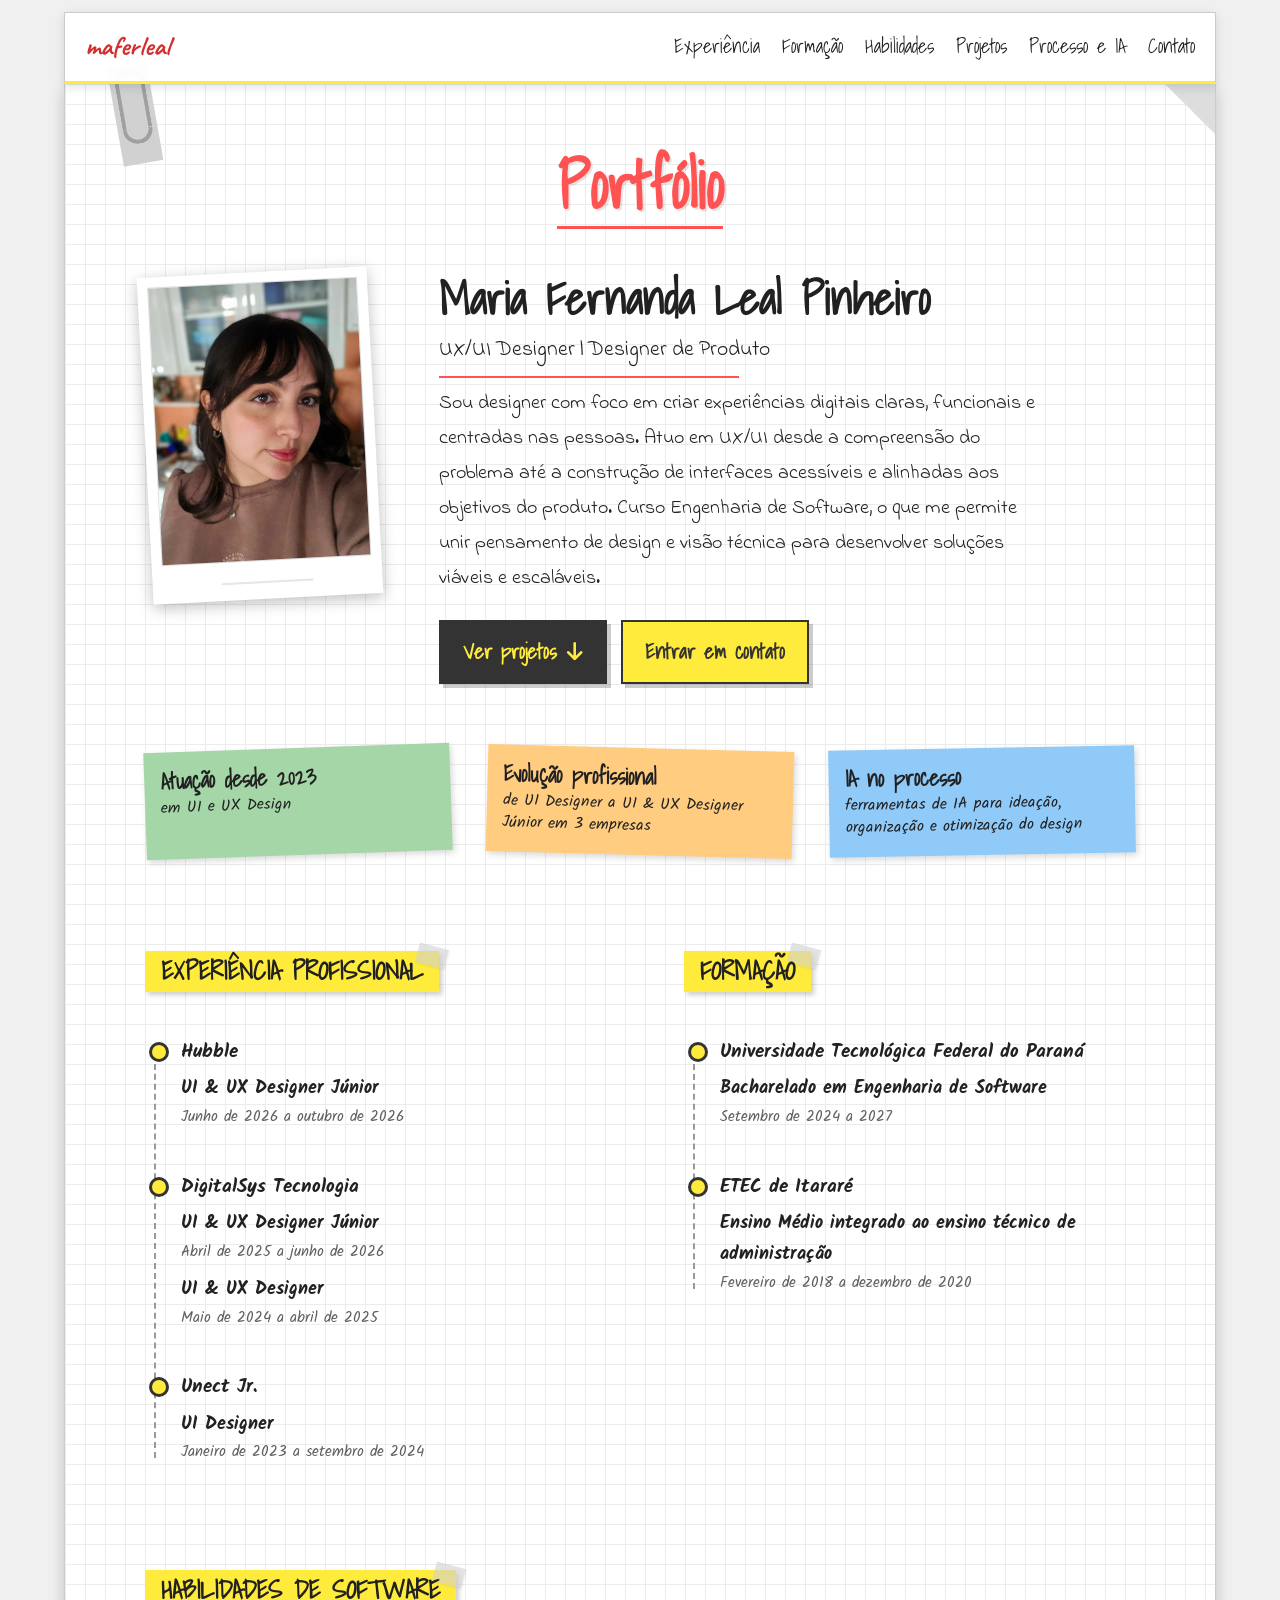
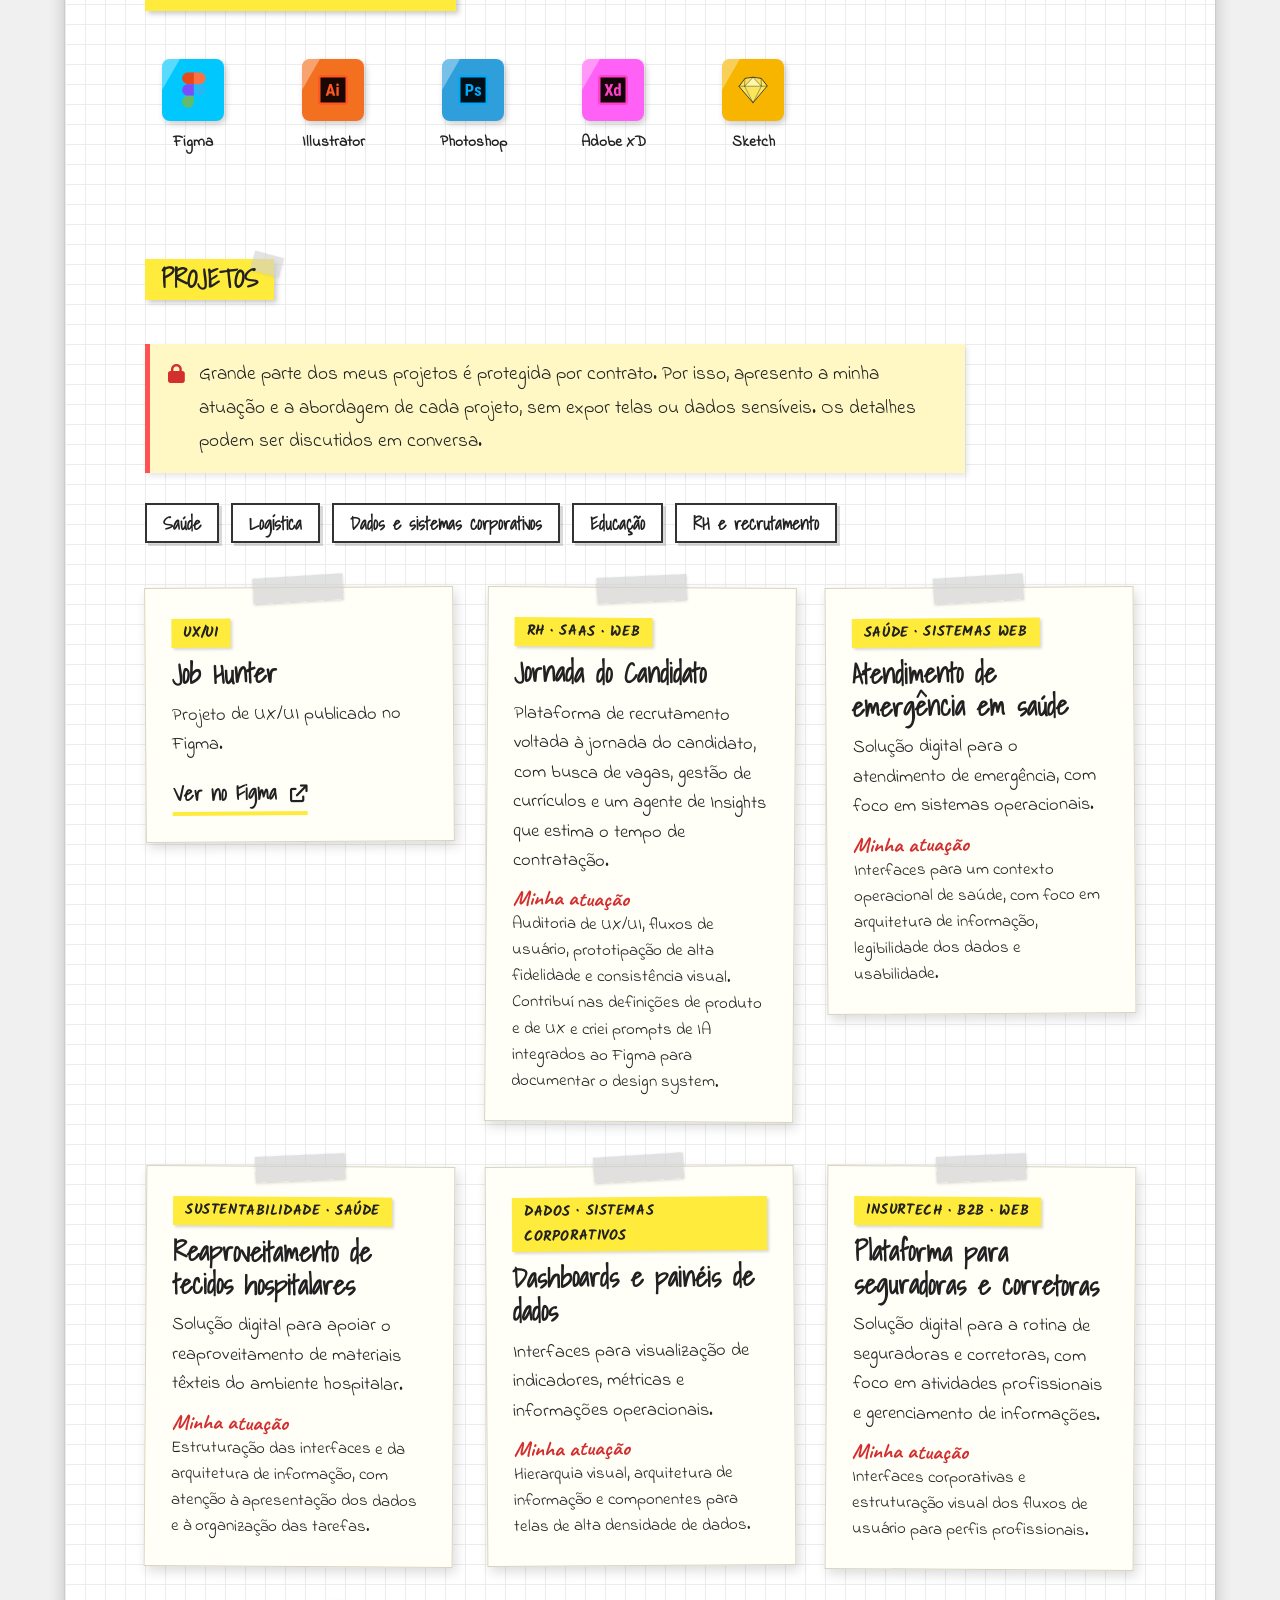
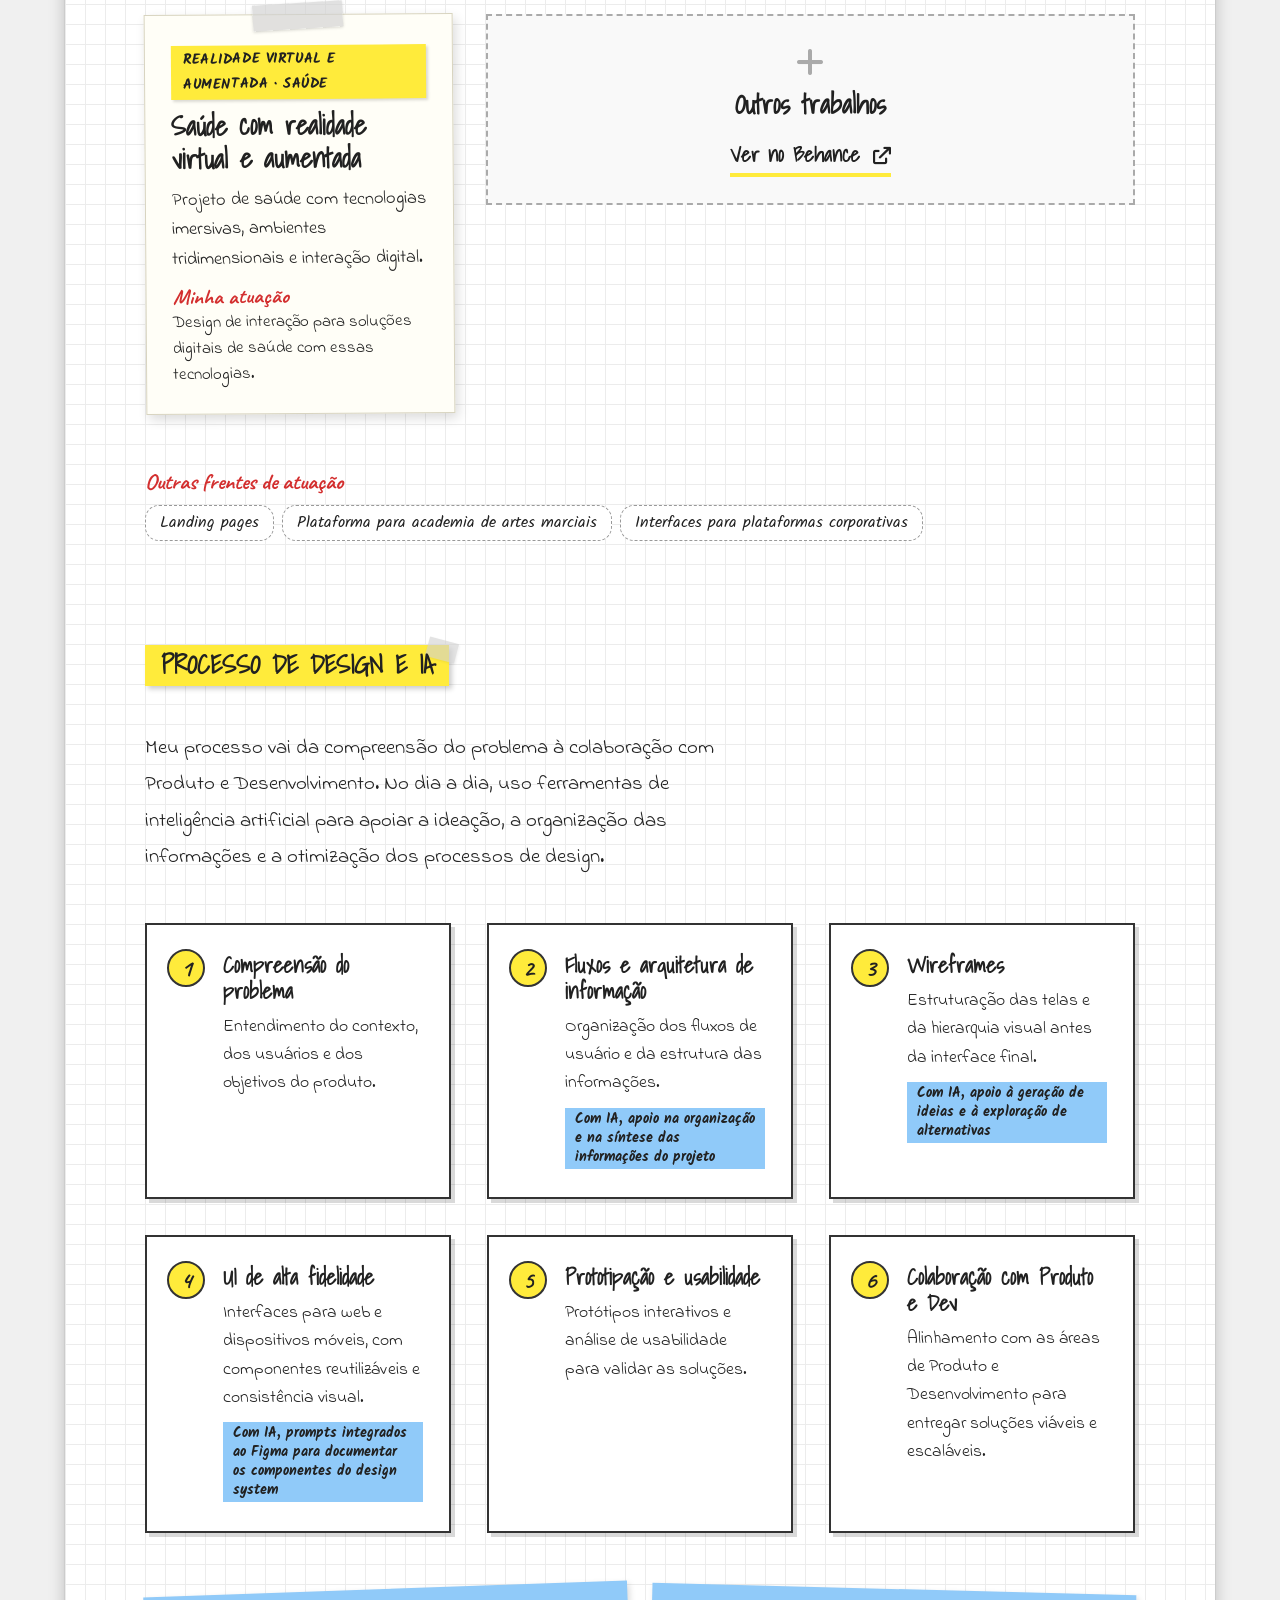
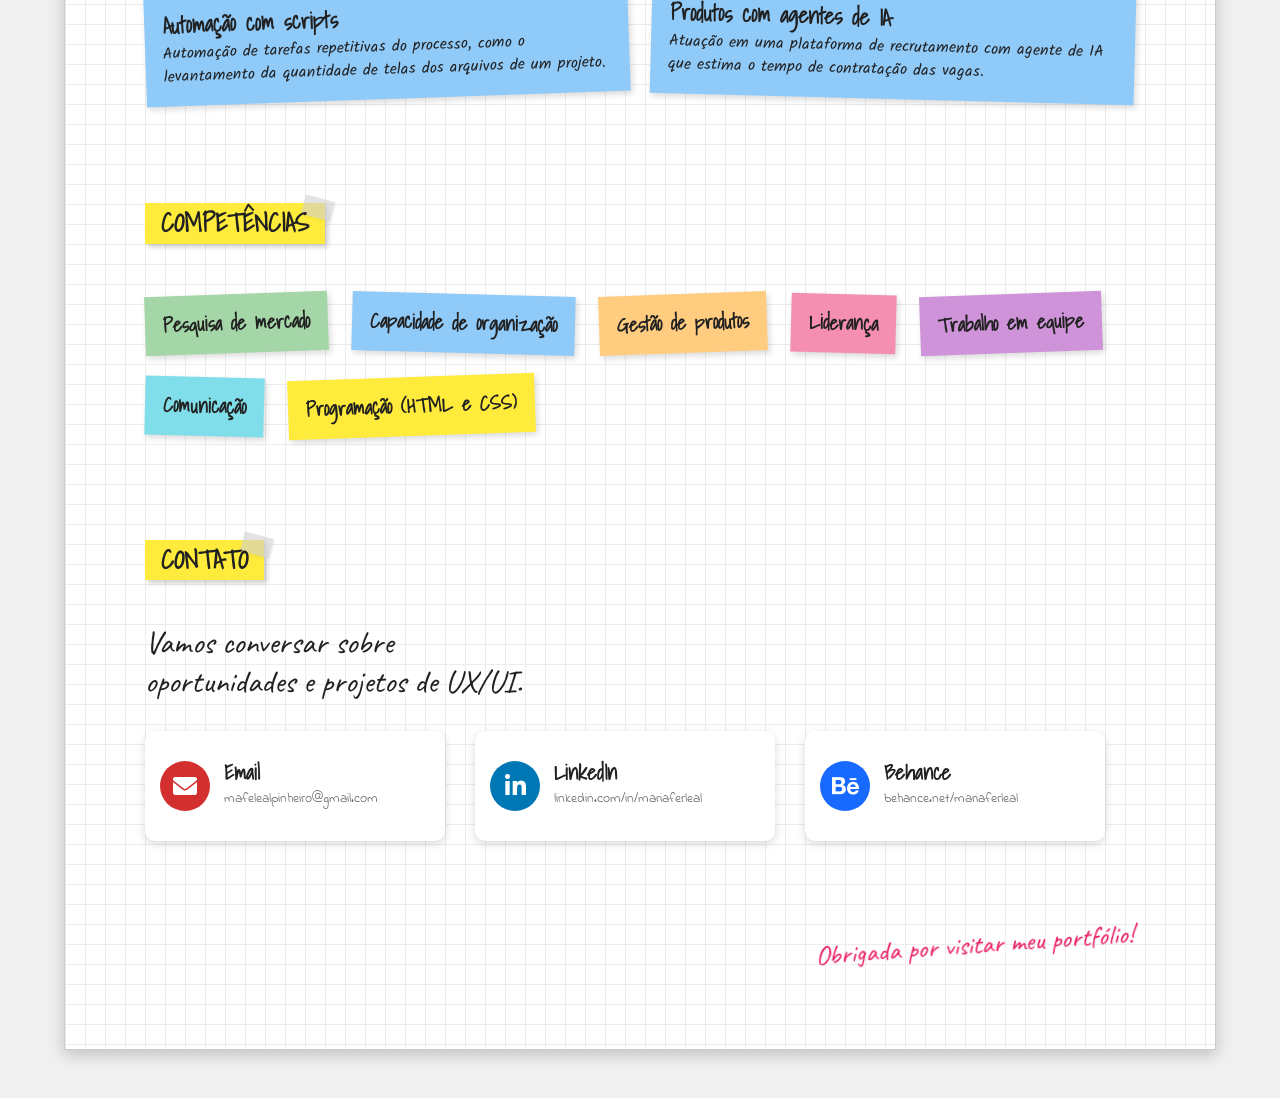
==== index.html @ 0b720700 "Restaura o cabeçalho com título Portfólio, nome em preto e texto de apresentação original Co-Authore" ====
<!doctype html>
<html lang="pt-BR">
  <head>
    <meta charset="UTF-8" />
    <meta name="viewport" content="width=device-width, initial-scale=1.0" />
    <title>Maria Fernanda Leal Pinheiro - UX/UI Designer</title>
    <meta
      name="description"
      content="Portfólio de Maria Fernanda Leal Pinheiro, UX/UI Designer e Designer de Produto. Experiências digitais claras, funcionais e centradas nas pessoas."
    />
    <meta property="og:title" content="Maria Fernanda Leal Pinheiro - UX/UI Designer" />
    <meta
      property="og:description"
      content="Experiências digitais claras, funcionais e centradas nas pessoas."
    />
    <meta property="og:type" content="website" />
    <script>
      document.documentElement.classList.add("js");
    </script>
    <link rel="preconnect" href="https://fonts.googleapis.com" />
    <link rel="preconnect" href="https://fonts.gstatic.com" crossorigin />
    <link
      href="https://fonts.googleapis.com/css2?family=Caveat:wght@400;700&family=Indie+Flower&family=Kalam:wght@300;400;700&family=Shadows+Into+Light&display=swap"
      rel="stylesheet"
    />
    <link
      rel="stylesheet"
      href="https://cdnjs.cloudflare.com/ajax/libs/font-awesome/6.0.0/css/all.min.css"
    />
    <link rel="stylesheet" href="css/styles.css" />
  </head>
  <body>
    <a class="skip-link" href="#experiencia">Pular para o conteúdo</a>

    <div class="container">
      <!-- Menu fixo no topo -->
      <nav class="topbar" aria-label="Navegação principal">
        <a href="#inicio" class="topbar-brand">maferleal</a>
        <ul class="topbar-links">
          <li><a href="#experiencia">Experiência</a></li>
          <li><a href="#formacao">Formação</a></li>
          <li><a href="#habilidades">Habilidades</a></li>
          <li><a href="#projetos">Projetos</a></li>
          <li><a href="#processo">Processo e IA</a></li>
          <li><a href="#contato">Contato</a></li>
        </ul>
      </nav>

      <div class="grid-paper">
        <div class="paper-clip" aria-hidden="true"></div>

        <!-- Título principal -->
        <div class="main-title">
          <h1 class="portfolio-title">Portfólio</h1>
        </div>

        <!-- Apresentação -->
        <header class="hero" id="inicio">
          <div class="profile-photo pop-in">
            <img
              src="images/profile.jpg"
              alt="Foto de Maria Fernanda Leal Pinheiro"
            />
          </div>

          <div class="hero-text slide-in-right">
            <h2 class="name">Maria Fernanda Leal Pinheiro</h2>
            <p class="title">UX/UI Designer | Designer de Produto</p>

            <div class="about-text">
              <p>
                Sou designer com foco em criar experiências digitais claras,
                funcionais e centradas nas pessoas. Atuo em UX/UI desde a
                compreensão do problema até a construção de interfaces
                acessíveis e alinhadas aos objetivos do produto. Curso
                Engenharia de Software, o que me permite unir pensamento de
                design e visão técnica para desenvolver soluções viáveis e
                escaláveis.
              </p>
            </div>

            <div class="hero-actions">
              <a href="#projetos" class="btn btn-primary">
                Ver projetos <i class="fas fa-arrow-down" aria-hidden="true"></i>
              </a>
              <a href="#contato" class="btn btn-secondary">Entrar em contato</a>
            </div>
          </div>
        </header>

        <!-- Destaques rápidos -->
        <ul class="facts" aria-label="Destaques">
          <li class="sticky-note green">
            <strong>Atuação desde 2023</strong>
            <span>em UI e UX Design</span>
          </li>
          <li class="sticky-note orange">
            <strong>Evolução profissional</strong>
            <span>de UI Designer a UI &amp; UX Designer Júnior em 3 empresas</span>
          </li>
          <li class="sticky-note blue">
            <strong>IA no processo</strong>
            <span>ferramentas de IA para ideação, organização e otimização do design</span>
          </li>
        </ul>

        <div class="two-col">
        <!-- Experiência -->
        <section class="section" id="experiencia">
          <h2 class="section-title">
            <span class="highlight">Experiência Profissional</span>
          </h2>

          <ol class="timeline">
            <li class="timeline-item">
              <div class="company">Hubble</div>
              <ul class="roles">
                <li>
                  <span class="position">UI &amp; UX Designer Júnior</span>
                  <span class="experience-date">Junho de 2026 a outubro de 2026</span>
                </li>
              </ul>
            </li>

            <li class="timeline-item">
              <div class="company">DigitalSys Tecnologia</div>
              <ul class="roles">
                <li>
                  <span class="position">UI &amp; UX Designer Júnior</span>
                  <span class="experience-date">Abril de 2025 a junho de 2026</span>
                </li>
                <li>
                  <span class="position">UI &amp; UX Designer</span>
                  <span class="experience-date">Maio de 2024 a abril de 2025</span>
                </li>
              </ul>
            </li>

            <li class="timeline-item">
              <div class="company">Unect Jr.</div>
              <ul class="roles">
                <li>
                  <span class="position">UI Designer</span>
                  <span class="experience-date">Janeiro de 2023 a setembro de 2024</span>
                </li>
              </ul>
            </li>
          </ol>
        </section>

        <!-- Formação -->
        <section class="section" id="formacao">
          <h2 class="section-title">
            <span class="highlight">Formação</span>
          </h2>

          <ol class="timeline">
            <li class="timeline-item">
              <div class="company">Universidade Tecnológica Federal do Paraná</div>
              <ul class="roles">
                <li>
                  <span class="position">Bacharelado em Engenharia de Software</span>
                  <span class="experience-date">Setembro de 2024 a 2027</span>
                </li>
              </ul>
            </li>
            <li class="timeline-item">
              <div class="company">ETEC de Itararé</div>
              <ul class="roles">
                <li>
                  <span class="position">
                    Ensino Médio integrado ao ensino técnico de administração
                  </span>
                  <span class="experience-date">Fevereiro de 2018 a dezembro de 2020</span>
                </li>
              </ul>
            </li>
          </ol>
        </section>
        </div>

        <!-- Habilidades -->
        <section class="section" id="habilidades">
          <h2 class="section-title">
            <span class="highlight">Habilidades de software</span>
          </h2>

          <ul class="software-skills">
            <li class="skill-item">
              <div class="skill-icon" style="background-color: #00c8ff">
                <img src="images/icons/figma.svg" alt="" />
              </div>
              <p class="skill-name">Figma</p>
            </li>
            <li class="skill-item">
              <div class="skill-icon" style="background-color: #f37021">
                <img src="images/icons/illustrator.svg" alt="" />
              </div>
              <p class="skill-name">Illustrator</p>
            </li>
            <li class="skill-item">
              <div class="skill-icon" style="background-color: #2e9fdb">
                <img src="images/icons/photoshop.svg" alt="" />
              </div>
              <p class="skill-name">Photoshop</p>
            </li>
            <li class="skill-item">
              <div class="skill-icon" style="background-color: #ff61f6">
                <img src="images/icons/adobexd.svg" alt="" />
              </div>
              <p class="skill-name">Adobe XD</p>
            </li>
            <li class="skill-item">
              <div class="skill-icon" style="background-color: #f7b500">
                <img src="images/icons/sketch.svg" alt="" />
              </div>
              <p class="skill-name">Sketch</p>
            </li>
          </ul>
        </section>

        <!-- Projetos -->
        <!-- Os títulos abaixo são descritivos e não revelam nomes de clientes ou produtos -->
        <section class="section" id="projetos">
          <h2 class="section-title">
            <span class="highlight">Projetos</span>
          </h2>

          <p class="nda-note">
            <i class="fas fa-lock" aria-hidden="true"></i>
            <span>
              Grande parte dos meus projetos é protegida por contrato. Por isso,
              apresento a minha atuação e a abordagem de cada projeto, sem expor
              telas ou dados sensíveis. Os detalhes podem ser discutidos em
              conversa.
            </span>
          </p>

          <ul class="area-tags" aria-label="Segmentos de atuação">
            <li>Saúde</li>
            <li>Logística</li>
            <li>Dados e sistemas corporativos</li>
            <li>Educação</li>
            <li>RH e recrutamento</li>
          </ul>

          <div class="cases">
            <article class="case-card">
              <span class="case-tag">UX/UI</span>
              <h3 class="case-title">Job Hunter</h3>
              <p class="case-summary">Projeto de UX/UI publicado no Figma.</p>
              <!-- Para completar, adicione aqui a sua atuação no Job Hunter -->
              <a
                class="case-link"
                href="https://www.figma.com/design/VjedWVbPC6RTenngf2oPAJ/Job-Hunter?node-id=201-17&t=JBZhq6k6SzUtnWm0-1"
                target="_blank"
                rel="noopener"
              >
                Ver no Figma <i class="fas fa-arrow-up-right-from-square" aria-hidden="true"></i>
              </a>
            </article>

            <article class="case-card">
              <span class="case-tag">RH &middot; SaaS &middot; Web</span>
              <h3 class="case-title">Jornada do Candidato</h3>
              <p class="case-summary">
                Plataforma de recrutamento voltada à jornada do candidato, com
                busca de vagas, gestão de currículos e um agente de Insights
                que estima o tempo de contratação.
              </p>
              <p class="case-role">
                <strong>Minha atuação</strong>
                Auditoria de UX/UI, fluxos de usuário, prototipação de alta
                fidelidade e consistência visual. Contribuí nas definições de
                produto e de UX e criei prompts de IA integrados ao Figma para
                documentar o design system.
              </p>
            </article>

            <article class="case-card">
              <span class="case-tag">Saúde &middot; Sistemas web</span>
              <h3 class="case-title">Atendimento de emergência em saúde</h3>
              <p class="case-summary">
                Solução digital para o atendimento de emergência, com foco em
                sistemas operacionais.
              </p>
              <p class="case-role">
                <strong>Minha atuação</strong>
                Interfaces para um contexto operacional de saúde, com foco em
                arquitetura de informação, legibilidade dos dados e
                usabilidade.
              </p>
            </article>

            <article class="case-card">
              <span class="case-tag">Sustentabilidade &middot; Saúde</span>
              <h3 class="case-title">Reaproveitamento de tecidos hospitalares</h3>
              <p class="case-summary">
                Solução digital para apoiar o reaproveitamento de materiais
                têxteis do ambiente hospitalar.
              </p>
              <p class="case-role">
                <strong>Minha atuação</strong>
                Estruturação das interfaces e da arquitetura de informação, com
                atenção à apresentação dos dados e à organização das tarefas.
              </p>
            </article>

            <article class="case-card">
              <span class="case-tag">Dados &middot; Sistemas corporativos</span>
              <h3 class="case-title">Dashboards e painéis de dados</h3>
              <p class="case-summary">
                Interfaces para visualização de indicadores, métricas e
                informações operacionais.
              </p>
              <p class="case-role">
                <strong>Minha atuação</strong>
                Hierarquia visual, arquitetura de informação e componentes para
                telas de alta densidade de dados.
              </p>
            </article>

            <article class="case-card">
              <span class="case-tag">Insurtech &middot; B2B &middot; Web</span>
              <h3 class="case-title">Plataforma para seguradoras e corretoras</h3>
              <p class="case-summary">
                Solução digital para a rotina de seguradoras e corretoras, com
                foco em atividades profissionais e gerenciamento de
                informações.
              </p>
              <p class="case-role">
                <strong>Minha atuação</strong>
                Interfaces corporativas e estruturação visual dos fluxos de
                usuário para perfis profissionais.
              </p>
            </article>

            <article class="case-card">
              <span class="case-tag">Realidade virtual e aumentada &middot; Saúde</span>
              <h3 class="case-title">Saúde com realidade virtual e aumentada</h3>
              <p class="case-summary">
                Projeto de saúde com tecnologias imersivas, ambientes
                tridimensionais e interação digital.
              </p>
              <p class="case-role">
                <strong>Minha atuação</strong>
                Design de interação para soluções digitais de saúde com essas
                tecnologias.
              </p>
            </article>

            <article class="case-card case-card-empty">
              <i class="fas fa-plus" aria-hidden="true"></i>
              <h3 class="case-title">Outros trabalhos</h3>
              <a
                class="case-link"
                href="https://behance.net/mariaferleal"
                target="_blank"
                rel="noopener"
              >
                Ver no Behance <i class="fas fa-arrow-up-right-from-square" aria-hidden="true"></i>
              </a>
            </article>
          </div>

          <div class="also">
            <p class="case-label">Outras frentes de atuação</p>
            <ul class="chips" aria-label="Outras frentes de atuação">
              <li>Landing pages</li>
              <li>Plataforma para academia de artes marciais</li>
              <li>Interfaces para plataformas corporativas</li>
            </ul>
          </div>
        </section>

        <!-- Processo de design e IA -->
        <section class="section" id="processo">
          <h2 class="section-title">
            <span class="highlight">Processo de design e IA</span>
          </h2>

          <p class="bridge-intro">
            Meu processo vai da compreensão do problema à colaboração com
            Produto e Desenvolvimento. No dia a dia, uso ferramentas de
            inteligência artificial para apoiar a ideação, a organização das
            informações e a otimização dos processos de design.
          </p>

          <ol class="steps">
            <li class="step">
              <span class="step-num">1</span>
              <h3>Compreensão do problema</h3>
              <p>Entendimento do contexto, dos usuários e dos objetivos do produto.</p>
            </li>
            <li class="step">
              <span class="step-num">2</span>
              <h3>Fluxos e arquitetura de informação</h3>
              <p>Organização dos fluxos de usuário e da estrutura das informações.</p>
              <span class="step-ai">Com IA, apoio na organização e na síntese das informações do projeto</span>
            </li>
            <li class="step">
              <span class="step-num">3</span>
              <h3>Wireframes</h3>
              <p>Estruturação das telas e da hierarquia visual antes da interface final.</p>
              <span class="step-ai">Com IA, apoio à geração de ideias e à exploração de alternativas</span>
            </li>
            <li class="step">
              <span class="step-num">4</span>
              <h3>UI de alta fidelidade</h3>
              <p>Interfaces para web e dispositivos móveis, com componentes reutilizáveis e consistência visual.</p>
              <span class="step-ai">Com IA, prompts integrados ao Figma para documentar os componentes do design system</span>
            </li>
            <li class="step">
              <span class="step-num">5</span>
              <h3>Prototipação e usabilidade</h3>
              <p>Protótipos interativos e análise de usabilidade para validar as soluções.</p>
            </li>
            <li class="step">
              <span class="step-num">6</span>
              <h3>Colaboração com Produto e Dev</h3>
              <p>Alinhamento com as áreas de Produto e Desenvolvimento para entregar soluções viáveis e escaláveis.</p>
            </li>
          </ol>

          <ul class="ia-extras">
            <li class="sticky-note blue">
              <strong>Automação com scripts</strong>
              <span>
                Automação de tarefas repetitivas do processo, como o
                levantamento da quantidade de telas dos arquivos de um projeto.
              </span>
            </li>
            <li class="sticky-note blue">
              <strong>Produtos com agentes de IA</strong>
              <span>
                Atuação em uma plataforma de recrutamento com agente de IA que
                estima o tempo de contratação das vagas.
              </span>
            </li>
          </ul>
        </section>

        <!-- Competências -->
        <section class="section" id="competencias">
          <h2 class="section-title">
            <span class="highlight">Competências</span>
          </h2>

          <ul class="expertise-area">
            <li class="sticky-note green">Pesquisa de mercado</li>
            <li class="sticky-note blue">Capacidade de organização</li>
            <li class="sticky-note orange">Gestão de produtos</li>
            <li class="sticky-note pink">Liderança</li>
            <li class="sticky-note purple">Trabalho em equipe</li>
            <li class="sticky-note cyan">Comunicação</li>
            <li class="sticky-note">Programação (HTML e CSS)</li>
          </ul>
        </section>

        <!-- Contato -->
        <section class="section contact-section" id="contato">
          <h2 class="section-title">
            <span class="highlight">Contato</span>
          </h2>

          <p class="contact-lead">
            Vamos conversar sobre oportunidades e projetos de UX/UI.
          </p>

          <div class="contact-container">
            <a
              href="mailto:mafelealpinheiro@gmail.com"
              class="contact-card email-card"
            >
              <div class="contact-icon">
                <i class="fas fa-envelope" aria-hidden="true"></i>
              </div>
              <div class="contact-info">
                <h3>Email</h3>
                <p>mafelealpinheiro@gmail.com</p>
              </div>
              <div class="contact-hover"><span>Enviar email</span></div>
            </a>

            <a
              href="https://linkedin.com/in/mariaferleal"
              target="_blank"
              rel="noopener"
              class="contact-card linkedin-card"
            >
              <div class="contact-icon">
                <i class="fab fa-linkedin-in" aria-hidden="true"></i>
              </div>
              <div class="contact-info">
                <h3>LinkedIn</h3>
                <p>linkedin.com/in/mariaferleal</p>
              </div>
              <div class="contact-hover"><span>Ver perfil</span></div>
            </a>

            <a
              href="https://behance.net/mariaferleal"
              target="_blank"
              rel="noopener"
              class="contact-card behance-card"
            >
              <div class="contact-icon">
                <i class="fab fa-behance" aria-hidden="true"></i>
              </div>
              <div class="contact-info">
                <h3>Behance</h3>
                <p>behance.net/mariaferleal</p>
              </div>
              <div class="contact-hover"><span>Ver portfólio</span></div>
            </a>
          </div>
        </section>

        <p class="handwritten">Obrigada por visitar meu portfólio!</p>
      </div>
    </div>

    <script src="js/animations.js"></script>
  </body>
</html>
---- css/styles.css ----
/* ==========================================================
   Portfólio Maria Fernanda Leal Pinheiro
   Estilo caderno quadriculado, com notas adesivas e fita
   ========================================================== */

:root {
  --primary-color: #ffeb3b; /* Amarelo */
  --secondary-color: #333333; /* Cinza escuro */
  --accent-color: #ff5252; /* Vermelho */
  --accent-dark: #d32f2f; /* Vermelho com mais contraste para texto */
  --text-color: #212121;
  --muted-color: #5f5f5f;
  --light-color: #f5f5f5;
  --grid-color: #ececec;
}

*,
*::before,
*::after {
  margin: 0;
  padding: 0;
  box-sizing: border-box;
}

html {
  scroll-behavior: smooth;
  scroll-padding-top: 80px;
}

body {
  font-family: 'Kalam', cursive;
  font-size: 1.1rem;
  color: var(--text-color);
  background-color: #f0f0f0;
  line-height: 1.75;
  font-variant-ligatures: none;
  cursor: url('../images/cursors/cursor.png') 1 1, auto;
}

a,
button,
.skill-icon {
  cursor: url('../images/cursors/pointer.png') 1 1, pointer;
}

h1,
h2,
h3,
h4 {
  font-family: 'Shadows Into Light', cursive;
  line-height: 1.2;
}

/* Mesmas fontes do site original, parágrafos em Indie Flower */
p {
  font-family: 'Indie Flower', cursive;
  font-size: 1.2rem;
}

ul,
ol {
  list-style: none;
}

a {
  color: inherit;
}

:focus-visible {
  outline: 3px solid var(--secondary-color);
  outline-offset: 3px;
}

.skip-link {
  position: absolute;
  left: -999px;
  top: 8px;
  background: var(--secondary-color);
  color: white;
  padding: 8px 14px;
  z-index: 2000;
}

.skip-link:focus {
  left: 8px;
}

.container {
  max-width: 1200px;
  margin: 0 auto 48px;
  padding: 0 24px;
  position: relative;
}

/* ---------- Menu no topo ---------- */
.topbar {
  position: sticky;
  top: 0;
  z-index: 100;
  display: flex;
  align-items: center;
  justify-content: space-between;
  gap: 16px;
  flex-wrap: wrap;
  padding: 10px 20px;
  margin-top: 12px;
  background: rgba(255, 255, 255, 0.96);
  border: 1px solid #ccc;
  border-bottom: 3px solid var(--primary-color);
  box-shadow: 0 3px 10px rgba(0, 0, 0, 0.12);
}

.topbar-brand {
  font-family: 'Caveat', cursive;
  font-size: 1.7rem;
  font-weight: 700;
  color: var(--accent-dark);
  text-decoration: none;
}

.topbar-links {
  display: flex;
  gap: 22px;
  flex-wrap: wrap;
}

.topbar-links a {
  font-family: 'Shadows Into Light', cursive;
  font-size: 1.25rem;
  text-decoration: none;
  position: relative;
}

.topbar-links a::after {
  content: '';
  position: absolute;
  left: 0;
  bottom: -2px;
  width: 100%;
  height: 4px;
  background: var(--primary-color);
  transform: scaleX(0);
  transform-origin: left;
  transition: transform 0.25s ease;
}

.topbar-links a:hover::after,
.topbar-links a:focus-visible::after {
  transform: scaleX(1);
}

/* ---------- Papel quadriculado ---------- */
.grid-paper {
  background-color: white;
  background-image:
    linear-gradient(var(--grid-color) 1px, transparent 1px),
    linear-gradient(90deg, var(--grid-color) 1px, transparent 1px);
  background-size: 20px 20px;
  border: 1px solid #ccc;
  border-top: none;
  box-shadow: 0 5px 15px rgba(0, 0, 0, 0.2);
  padding: 64px 80px 56px;
  position: relative;
}

/* Canto dobrado */
.grid-paper::before {
  content: '';
  position: absolute;
  top: 0;
  right: 0;
  width: 0;
  height: 0;
  border-style: solid;
  border-width: 0 50px 50px 0;
  border-color: transparent #ddd transparent transparent;
}

/* Clipe de papel */
.paper-clip {
  position: absolute;
  width: 40px;
  height: 100px;
  background-color: #d1d1d1;
  border-radius: 5px 5px 0 0;
  top: -20px;
  left: 50px;
  transform: rotate(-10deg);
  z-index: 10;
  animation: wiggle 5s infinite;
}

.paper-clip::before {
  content: '';
  position: absolute;
  width: 30px;
  height: 60px;
  border: 4px solid #a0a0a0;
  border-bottom: none;
  border-radius: 15px 15px 0 0;
  top: 5px;
  left: 5px;
}

.paper-clip::after {
  content: '';
  position: absolute;
  width: 30px;
  height: 15px;
  border: 4px solid #a0a0a0;
  border-top: none;
  border-radius: 0 0 15px 15px;
  bottom: 20px;
  left: 5px;
}

@keyframes wiggle {
  0%,
  100% {
    transform: rotate(-10deg);
  }
  50% {
    transform: rotate(-8deg);
  }
}

/* ---------- Apresentação ---------- */
.hero {
  display: flex;
  align-items: flex-start;
  gap: 64px;
  margin-bottom: 64px;
  position: relative;
}

.profile-photo {
  flex: 0 0 230px;
  background-color: white;
  padding: 10px 10px 38px 10px;
  box-shadow: 0 4px 15px rgba(0, 0, 0, 0.25);
  transform: rotate(-3deg);
  transition: transform 0.3s ease;
  position: relative;
}

.profile-photo:hover {
  transform: rotate(0deg);
}

.profile-photo img {
  width: 100%;
  display: block;
  border: 1px solid #ddd;
}

.profile-photo::after {
  content: '';
  position: absolute;
  bottom: 16px;
  left: 50%;
  transform: translateX(-50%);
  width: 40%;
  height: 2px;
  background-color: #e6e6e6;
  border-radius: 2px;
}

.hero-text {
  flex: 1;
  min-width: 0;
}

.eyebrow {
  font-family: 'Caveat', cursive;
  font-size: 1.6rem;
  color: var(--accent-dark);
  transform: rotate(-2deg);
  display: inline-block;
  margin-bottom: 4px;
}

.main-title {
  text-align: center;
  margin-bottom: 48px;
  position: relative;
}

.portfolio-title {
  font-size: 4rem;
  color: var(--accent-color);
  text-shadow: 2px 2px 0 rgba(0, 0, 0, 0.1);
  position: relative;
  display: inline-block;
  line-height: 1.2;
}

.portfolio-title::after {
  content: '';
  position: absolute;
  bottom: -5px;
  left: 0;
  width: 100%;
  height: 3px;
  background-color: var(--accent-color);
  transform: scaleX(0);
  transform-origin: left;
  animation: underlineAnimation 1s ease-out forwards 0.5s;
}

@keyframes underlineAnimation {
  0% {
    transform: scaleX(0);
  }
  100% {
    transform: scaleX(1);
  }
}

.name {
  font-size: clamp(2.2rem, 4.5vw, 2.8rem);
  font-weight: bold;
  line-height: 1.2;
  margin-bottom: 6px;
}

.hero-title {
  font-size: clamp(2.8rem, 6.2vw, 4.8rem);
  font-weight: 700;
  line-height: 1.1;
  margin-bottom: 14px;
}

/* Destaque de marca-texto */
.marker {
  background-image: linear-gradient(transparent 55%, var(--primary-color) 55%);
  background-repeat: no-repeat;
  background-size: 0% 100%;
  animation: markerIn 0.9s ease-out 0.5s forwards;
  padding: 0 4px;
}

@keyframes markerIn {
  to {
    background-size: 100% 100%;
  }
}

.title {
  font-family: 'Indie Flower', cursive;
  font-size: 1.35rem;
  color: var(--text-color);
  margin-bottom: 6px;
}

.about-text {
  margin-top: 16px;
  position: relative;
  font-size: 1.25rem;
  max-width: 60ch;
}

.about-text p {
  font-size: 1.25rem;
}

.about-text::before {
  content: '';
  position: absolute;
  top: -10px;
  left: 0;
  width: 300px;
  height: 2px;
  background-color: var(--accent-color);
}

.hero-actions {
  display: flex;
  flex-wrap: wrap;
  gap: 14px;
  margin-top: 24px;
}

.btn {
  display: inline-flex;
  align-items: center;
  gap: 10px;
  padding: 12px 22px;
  font-family: 'Shadows Into Light', cursive;
  font-size: 1.3rem;
  font-weight: 700;
  text-decoration: none;
  border: 2px solid var(--secondary-color);
  box-shadow: 4px 4px 0 rgba(0, 0, 0, 0.2);
  transition: transform 0.2s ease, box-shadow 0.2s ease;
}

.btn:hover {
  transform: translate(-2px, -2px);
  box-shadow: 6px 6px 0 rgba(0, 0, 0, 0.25);
}

.btn-primary {
  background: var(--secondary-color);
  color: var(--primary-color);
}

.btn-secondary {
  background: var(--primary-color);
  color: var(--secondary-color);
}

/* ---------- Destaques rápidos ---------- */
.facts {
  display: grid;
  grid-template-columns: repeat(3, 1fr);
  gap: 36px;
  margin-bottom: 96px;
}

.facts .sticky-note {
  display: flex;
  flex-direction: column;
  gap: 2px;
  padding: 16px 16px 18px;
}

.facts strong {
  font-family: 'Shadows Into Light', cursive;
  font-size: 1.4rem;
  line-height: 1.2;
}

.facts span {
  font-size: 0.98rem;
  line-height: 1.4;
}

.facts .sticky-note:nth-child(2) {
  transform: rotate(1.5deg);
}

.facts .sticky-note:nth-child(3) {
  transform: rotate(-1deg);
}

/* ---------- Notas adesivas ---------- */
.sticky-note {
  background-color: #ffeb3b;
  padding: 10px 14px;
  box-shadow: 2px 3px 6px rgba(0, 0, 0, 0.15);
  transform: rotate(-2deg);
  position: relative;
  transition: transform 0.3s ease, box-shadow 0.3s ease;
}

.sticky-note:hover {
  transform: scale(1.04) rotate(0deg) !important;
  box-shadow: 0 8px 18px rgba(0, 0, 0, 0.2);
  z-index: 5;
}

.sticky-note.green {
  background-color: #a5d6a7;
}
.sticky-note.blue {
  background-color: #90caf9;
}
.sticky-note.pink {
  background-color: #f48fb1;
}
.sticky-note.orange {
  background-color: #ffcc80;
}
.sticky-note.purple {
  background-color: #ce93d8;
}
.sticky-note.cyan {
  background-color: #80deea;
}

/* ---------- Seções ---------- */
.section {
  margin-bottom: 104px;
  position: relative;
}

.section-title {
  display: inline-block;
  position: relative;
  margin-bottom: 44px;
  font-size: 1.6rem;
}

.section-title .highlight {
  background-color: var(--primary-color);
  padding: 5px 16px;
  font-weight: bold;
  text-transform: uppercase;
  display: inline-block;
  position: relative;
  box-shadow: 3px 3px 5px rgba(0, 0, 0, 0.2);
  z-index: 1;
}

/* Fita adesiva no canto do título */
.section-title .highlight::before {
  content: '';
  position: absolute;
  top: -5px;
  right: -8px;
  width: 30px;
  height: 20px;
  background-color: #d1d1d1;
  opacity: 0.6;
  transform: rotate(15deg);
  z-index: -1;
  box-shadow: 1px 1px 3px rgba(0, 0, 0, 0.1);
}

.subheading {
  font-size: 1.5rem;
  margin: 8px 0 14px;
  color: var(--secondary-color);
}

/* ---------- Projetos ---------- */
.nda-note {
  display: flex;
  gap: 14px;
  align-items: flex-start;
  background: #fff8c4;
  border-left: 5px solid var(--accent-color);
  padding: 14px 18px;
  margin-bottom: 30px;
  box-shadow: 2px 3px 6px rgba(0, 0, 0, 0.1);
  max-width: 820px;
}

.nda-note i {
  margin-top: 6px;
  color: var(--accent-dark);
}

.cases {
  display: grid;
  grid-template-columns: repeat(auto-fit, minmax(300px, 1fr));
  gap: 44px 32px;
  align-items: start;
}

.case-card {
  position: relative;
  display: flex;
  flex-direction: column;
  gap: 10px;
  background: #fffef7;
  border: 1px solid #d8d4c0;
  padding: 30px 26px 26px;
  box-shadow: 3px 5px 12px rgba(0, 0, 0, 0.14);
  transform: rotate(-0.4deg);
  transition: transform 0.3s ease, box-shadow 0.3s ease;
}

.case-card:nth-child(even) {
  transform: rotate(0.4deg);
}

.case-card-empty {
  grid-column: span 2;
  align-items: center;
  justify-content: center;
  text-align: center;
  background: #f9f9f9;
  border: 2px dashed #aaa;
  box-shadow: none;
  transform: none !important;
}

.case-card-empty::before {
  display: none;
}

.case-card-empty > i {
  font-size: 2rem;
  color: #aaa;
}

.case-card-empty .case-link {
  align-self: center;
}

@media (max-width: 700px) {
  .case-card-empty {
    grid-column: auto;
  }
}

.case-role {
  font-size: 1.05rem;
  line-height: 1.55;
}

.case-role strong {
  display: block;
  font-family: 'Caveat', cursive;
  font-size: 1.35rem;
  color: var(--accent-dark);
  line-height: 1.2;
}

/* Áreas de atuação e outras frentes */
.area-tags {
  display: flex;
  flex-wrap: wrap;
  gap: 12px;
  margin-bottom: 44px;
}

.area-tags li {
  font-family: 'Shadows Into Light', cursive;
  font-size: 1.15rem;
  font-weight: 700;
  background: white;
  border: 2px solid var(--secondary-color);
  padding: 2px 16px;
  box-shadow: 3px 3px 0 rgba(0, 0, 0, 0.15);
}

.also {
  margin-top: 48px;
}

.more-link {
  margin-top: 18px;
}

.also .chips {
  padding-top: 4px;
}

.also .chips li {
  font-size: 1rem;
  padding: 3px 14px;
}

/* Fita adesiva no topo do cartão */
.case-card::before {
  content: '';
  position: absolute;
  top: -12px;
  left: 50%;
  width: 90px;
  height: 26px;
  background: rgba(209, 209, 209, 0.65);
  box-shadow: 0 1px 3px rgba(0, 0, 0, 0.15);
  transform: translateX(-50%) rotate(-3deg);
}

.case-card:hover {
  transform: rotate(0deg) translateY(-6px);
  box-shadow: 6px 12px 24px rgba(0, 0, 0, 0.2);
}

.case-tag {
  align-self: flex-start;
  background: var(--primary-color);
  padding: 2px 12px;
  font-weight: 700;
  font-size: 0.9rem;
  text-transform: uppercase;
  letter-spacing: 0.04em;
  box-shadow: 2px 2px 3px rgba(0, 0, 0, 0.15);
}

.case-title {
  font-size: 1.7rem;
  font-weight: 700;
}

.case-subtitle {
  font-family: 'Caveat', cursive;
  font-size: 1.4rem;
  color: var(--accent-dark);
  margin-top: -8px;
}

.case-summary {
  color: var(--text-color);
  font-size: 1.15rem;
  line-height: 1.6;
}

.case-label {
  font-family: 'Caveat', cursive;
  font-size: 1.4rem;
  font-weight: 700;
  color: var(--accent-dark);
  margin-top: 4px;
}

.case-list {
  display: flex;
  flex-direction: column;
  gap: 10px;
  font-size: 1.05rem;
}

.case-list li {
  position: relative;
  padding-left: 22px;
  line-height: 1.45;
}

.case-list li::before {
  content: '\2713';
  position: absolute;
  left: 0;
  color: var(--accent-dark);
  font-weight: 700;
}

.chips {
  display: flex;
  flex-wrap: wrap;
  gap: 8px;
  margin-top: auto;
  padding-top: 8px;
}

.chips li {
  border: 1.5px dashed #999;
  padding: 1px 12px;
  font-size: 0.9rem;
  border-radius: 14px;
  background: white;
}

.case-link {
  margin-top: 6px;
  align-self: flex-start;
  font-family: 'Shadows Into Light', cursive;
  font-size: 1.3rem;
  font-weight: 700;
  text-decoration: none;
  border-bottom: 4px solid var(--primary-color);
  transition: border-color 0.2s ease;
}

.case-link i {
  font-size: 0.85em;
  margin-left: 4px;
}

.case-link:hover {
  border-color: var(--accent-color);
}

.stamp {
  align-self: flex-start;
  border: 2px solid var(--accent-dark);
  color: var(--accent-dark);
  padding: 2px 12px;
  font-weight: 700;
  text-transform: uppercase;
  font-size: 0.85rem;
  transform: rotate(-3deg);
  letter-spacing: 0.05em;
}

/* ---------- Processo de design ---------- */
.steps {
  display: grid;
  grid-template-columns: repeat(auto-fit, minmax(260px, 1fr));
  gap: 36px;
  counter-reset: step;
}

.step {
  position: relative;
  background: white;
  border: 2px solid var(--secondary-color);
  box-shadow: 4px 4px 0 rgba(0, 0, 0, 0.15);
  padding: 28px 26px 26px 76px;
  transition: transform 0.2s ease, box-shadow 0.2s ease;
}

.step:hover {
  transform: translate(-2px, -2px);
  box-shadow: 6px 6px 0 rgba(0, 0, 0, 0.2);
}

.step-num {
  position: absolute;
  left: 20px;
  top: 24px;
  width: 38px;
  height: 38px;
  display: flex;
  align-items: center;
  justify-content: center;
  background: var(--primary-color);
  border: 2px solid var(--secondary-color);
  border-radius: 50%;
  font-family: 'Caveat', cursive;
  font-size: 1.5rem;
  font-weight: 700;
}

.step h3 {
  font-size: 1.35rem;
  margin-bottom: 8px;
}

.step-ai {
  display: inline-block;
  margin-top: 10px;
  background: #90caf9;
  padding: 2px 10px;
  font-size: 0.88rem;
  font-weight: 700;
  line-height: 1.35;
}

.step p {
  font-size: 1.1rem;
  line-height: 1.6;
}

/* ---------- IA no processo de design ---------- */
.bridge-intro {
  max-width: 68ch;
  font-size: 1.3rem;
  margin-bottom: 48px;
}

.steps {
  margin-bottom: 8px;
}

.bridge .case-card {
  background: #f4faff;
  border-color: #b9d4ea;
}

.bridge .case-card::before {
  background: rgba(144, 202, 249, 0.6);
}

.bridge .case-tag {
  background: #90caf9;
}

.ia-extras {
  display: grid;
  grid-template-columns: repeat(auto-fit, minmax(280px, 1fr));
  gap: 22px;
  margin-top: 56px;
}

.ia-extras .sticky-note {
  display: flex;
  flex-direction: column;
  gap: 4px;
  padding: 16px 18px 18px;
}

.ia-extras strong {
  font-family: 'Shadows Into Light', cursive;
  font-size: 1.4rem;
  line-height: 1.2;
}

.ia-extras span {
  font-size: 0.98rem;
  line-height: 1.45;
}

.ia-extras .sticky-note:nth-child(2) {
  transform: rotate(1.5deg);
}

.case-title.sm {
  font-size: 1.55rem;
}

/* ---------- Linha do tempo (experiência e formação) ---------- */
.timeline {
  position: relative;
  padding-left: 36px;
  display: flex;
  flex-direction: column;
  gap: 40px;
}

.timeline::before {
  content: '';
  position: absolute;
  left: 9px;
  top: 8px;
  bottom: 8px;
  border-left: 2px dashed #999;
}

.timeline-item {
  position: relative;
  transition: transform 0.3s ease;
}

.timeline-item:hover {
  transform: translateX(8px);
}

.timeline-item::before {
  content: '';
  position: absolute;
  left: -32px;
  top: 6px;
  width: 20px;
  height: 20px;
  border: 3px solid var(--secondary-color);
  border-radius: 50%;
  background: var(--primary-color);
}

.company {
  font-weight: 700;
  font-size: 1.2rem;
}

.roles {
  display: flex;
  flex-direction: column;
  gap: 8px;
  margin-top: 4px;
}

.roles li {
  display: flex;
  flex-direction: column;
}

.position {
  font-weight: 700;
}

.experience-date {
  color: var(--muted-color);
  font-size: 0.95rem;
}

/* ---------- Habilidades ---------- */
.software-skills {
  display: flex;
  flex-wrap: wrap;
  gap: 44px;
  margin: 4px 0 0;
}

.skill-item {
  display: flex;
  flex-direction: column;
  align-items: center;
  width: 96px;
}

.skill-icon {
  width: 62px;
  height: 62px;
  display: flex;
  align-items: center;
  justify-content: center;
  border-radius: 8px;
  box-shadow: 2px 3px 6px rgba(0, 0, 0, 0.2);
  transition: transform 0.3s ease;
  margin-bottom: 8px;
  position: relative;
  overflow: hidden;
}

.skill-icon:hover {
  transform: scale(1.1) rotate(-3deg);
}

.skill-icon img {
  width: 40px;
  height: 40px;
}

.skill-icon::before {
  content: '';
  position: absolute;
  top: 0;
  left: -100%;
  width: 100%;
  height: 100%;
  background: rgba(255, 255, 255, 0.35);
  transform: skewX(-30deg);
}

.skill-icon:hover::before {
  animation: shine 0.7s;
}

@keyframes shine {
  100% {
    left: 100%;
  }
}

.skill-name {
  font-weight: 700;
  font-size: 0.95rem;
}

.expertise-area {
  display: flex;
  flex-wrap: wrap;
  gap: 24px;
  margin-top: 6px;
}

.expertise-area .sticky-note {
  font-family: 'Shadows Into Light', cursive;
  font-size: 1.25rem;
  font-weight: 700;
  padding: 12px 18px;
}

.expertise-area .sticky-note:nth-child(even) {
  transform: rotate(1.5deg);
}

/* ---------- Contato ---------- */
.contact-lead {
  font-family: 'Caveat', cursive;
  font-size: 2rem;
  margin-bottom: 30px;
  max-width: 28ch;
  line-height: 1.2;
}

.contact-container {
  display: flex;
  flex-wrap: wrap;
  gap: 30px;
}

.contact-card {
  width: 300px;
  min-height: 110px;
  background-color: white;
  border-radius: 10px;
  box-shadow: 0 3px 10px rgba(0, 0, 0, 0.15);
  display: flex;
  align-items: center;
  padding: 15px;
  position: relative;
  overflow: hidden;
  text-decoration: none;
  color: var(--text-color);
  transition: transform 0.3s ease, box-shadow 0.3s ease;
}

.contact-card:hover,
.contact-card:focus-visible {
  transform: translateY(-5px) rotate(1.5deg);
  box-shadow: 0 10px 25px rgba(0, 0, 0, 0.2);
}

.contact-icon {
  flex: 0 0 50px;
  width: 50px;
  height: 50px;
  border-radius: 50%;
  display: flex;
  align-items: center;
  justify-content: center;
  font-size: 1.5rem;
  margin-right: 14px;
  color: white;
}

.email-card .contact-icon {
  background-color: #d32f2f;
}
.linkedin-card .contact-icon {
  background-color: #0077b5;
}
.behance-card .contact-icon {
  background-color: #1769ff;
}

.contact-info {
  flex: 1;
  min-width: 0;
}

.contact-info h3 {
  font-size: 1.3rem;
  margin-bottom: 2px;
}

.contact-info p {
  font-size: 0.85rem;
  color: var(--muted-color);
  overflow-wrap: anywhere;
}

.contact-hover {
  position: absolute;
  inset: 0;
  background-color: rgba(0, 0, 0, 0.82);
  display: flex;
  align-items: center;
  justify-content: center;
  opacity: 0;
  transition: opacity 0.3s ease;
}

.contact-card:hover .contact-hover,
.contact-card:focus-visible .contact-hover {
  opacity: 1;
}

.contact-hover span {
  color: white;
  font-weight: 700;
  font-size: 1.15rem;
}

/* ---------- Recado final ---------- */
.handwritten {
  font-family: 'Caveat', cursive;
  font-size: 1.7rem;
  color: #e91e63;
  text-align: right;
  transform: rotate(-4deg);
  margin-top: 10px;
}

/* ---------- Animações de entrada ---------- */
@keyframes slideInRight {
  from {
    transform: translateX(40px);
    opacity: 0;
  }
  to {
    transform: translateX(0);
    opacity: 1;
  }
}

.slide-in-right {
  animation: slideInRight 0.6s ease-out forwards;
}

@keyframes popIn {
  0% {
    transform: scale(0.5) rotate(-3deg);
    opacity: 0;
  }
  80% {
    transform: scale(1.06) rotate(-3deg);
  }
  100% {
    transform: scale(1) rotate(-3deg);
    opacity: 1;
  }
}

.pop-in {
  animation: popIn 0.6s ease-out;
}

/* Revelar ao rolar (só quando o JavaScript está ativo) */
.js .reveal {
  opacity: 0;
  translate: 0 24px;
  transition: opacity 0.6s ease-out, translate 0.6s ease-out,
    transform 0.3s ease, box-shadow 0.3s ease;
}

.js .reveal.visible {
  opacity: 1;
  translate: 0 0;
}

/* ---------- Telas menores ---------- */
@media (max-width: 860px) {
  .hero {
    flex-direction: column;
    align-items: flex-start;
    gap: 28px;
  }

  .profile-photo {
    flex: none;
    width: 200px;
  }

  .facts {
    grid-template-columns: repeat(auto-fit, minmax(230px, 1fr));
  }

}

@media (max-width: 600px) {
  .grid-paper {
    padding: 36px 18px 24px;
  }

  .topbar {
    justify-content: center;
    padding: 8px 12px;
  }

  .topbar-links {
    gap: 16px;
    justify-content: center;
  }

  .topbar-links a {
    font-size: 1.1rem;
  }

  .paper-clip {
    left: 20px;
  }

  .contact-card {
    width: 100%;
  }

  .handwritten {
    text-align: center;
  }
}

/* Quem prefere menos movimento */
@media (prefers-reduced-motion: reduce) {
  *,
  *::before,
  *::after {
    animation: none !important;
    transition: none !important;
    scroll-behavior: auto !important;
  }

  .marker {
    background-size: 100% 100%;
  }

  .js .reveal {
    opacity: 1;
    translate: none;
  }
}

/* ---------- Experiência e Formação lado a lado ---------- */
.two-col {
  display: grid;
  grid-template-columns: 1fr 1fr;
  gap: 0 88px;
  align-items: start;
}

/* ---------- Telas médias ---------- */
@media (max-width: 1000px) {
  .grid-paper {
    padding: 52px 40px 44px;
  }

  .section {
    margin-bottom: 80px;
  }

  .two-col {
    grid-template-columns: 1fr;
  }
}

@media (max-width: 600px) {
  .container {
    padding: 0 12px;
  }

  .grid-paper {
    padding: 40px 20px 32px;
  }

  .section {
    margin-bottom: 64px;
  }

  .cases {
    gap: 48px;
  }

  .step {
    padding: 24px 20px 22px 70px;
  }
}
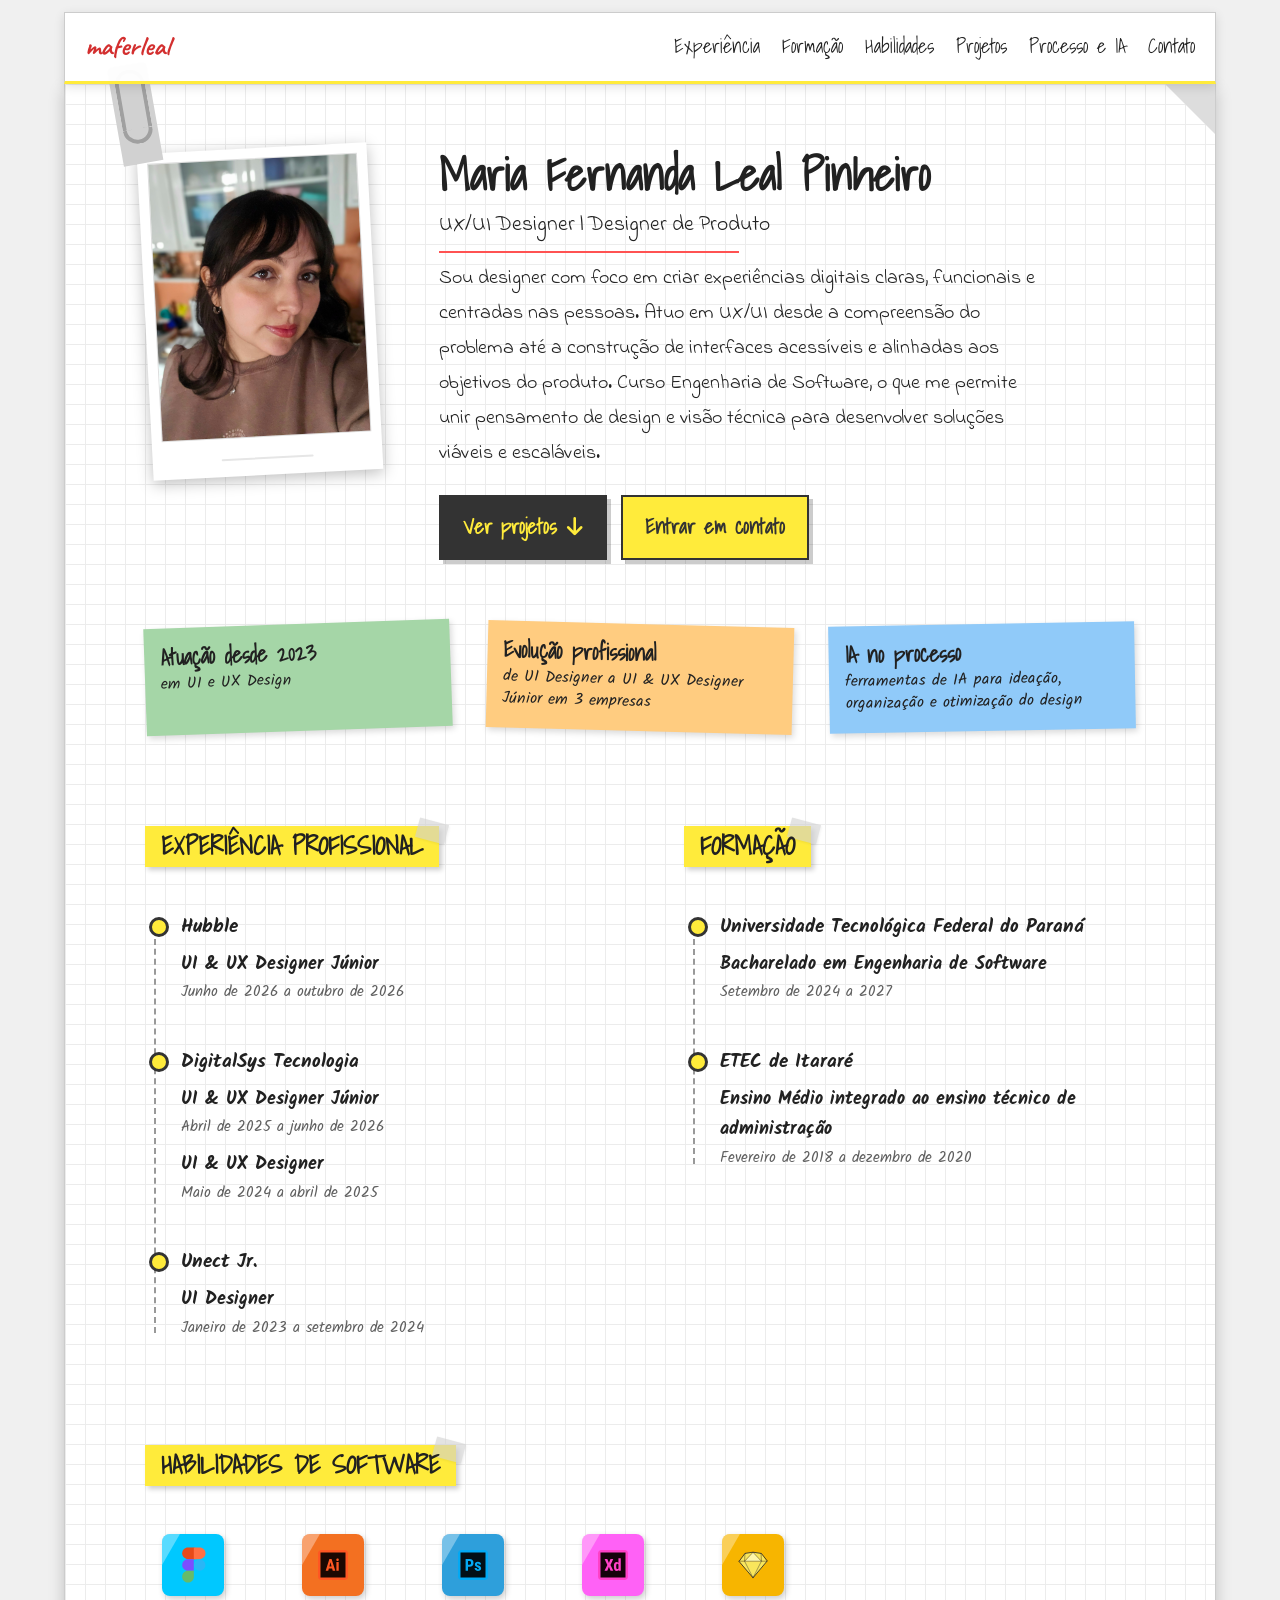
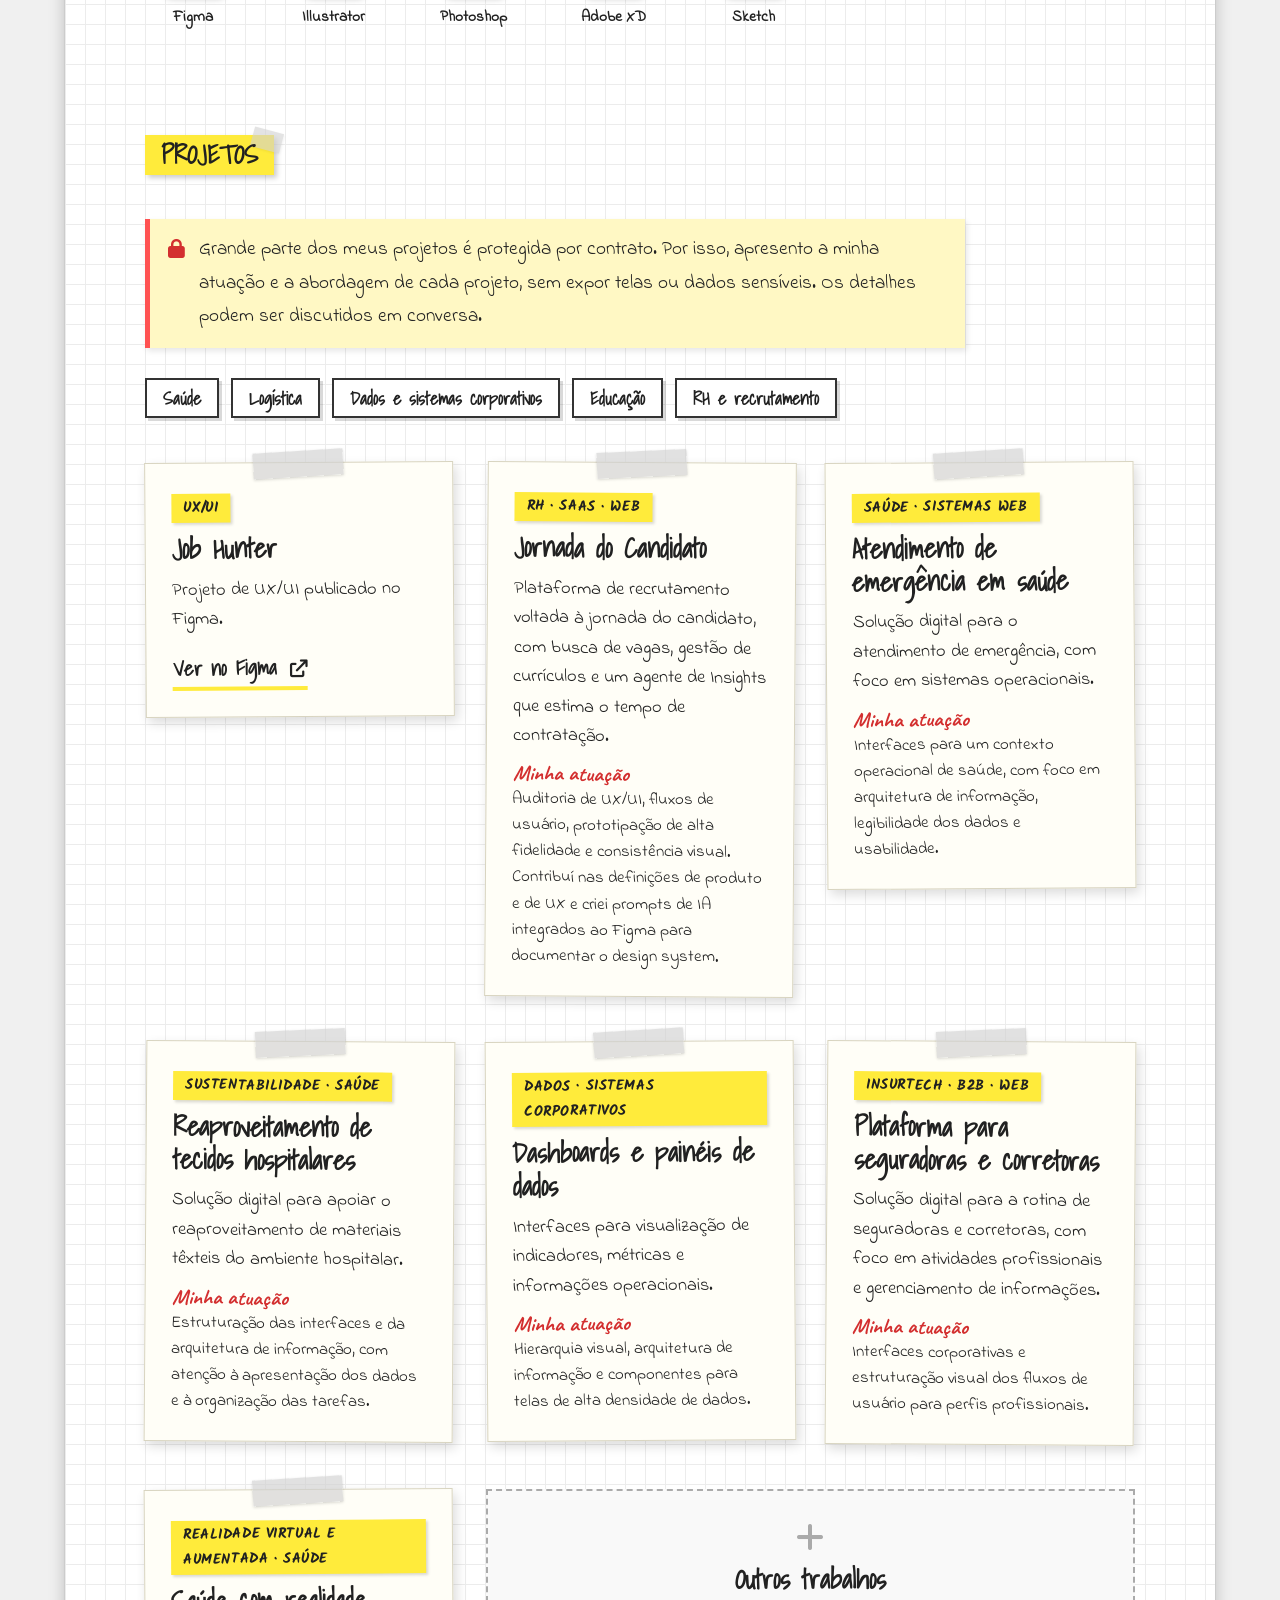
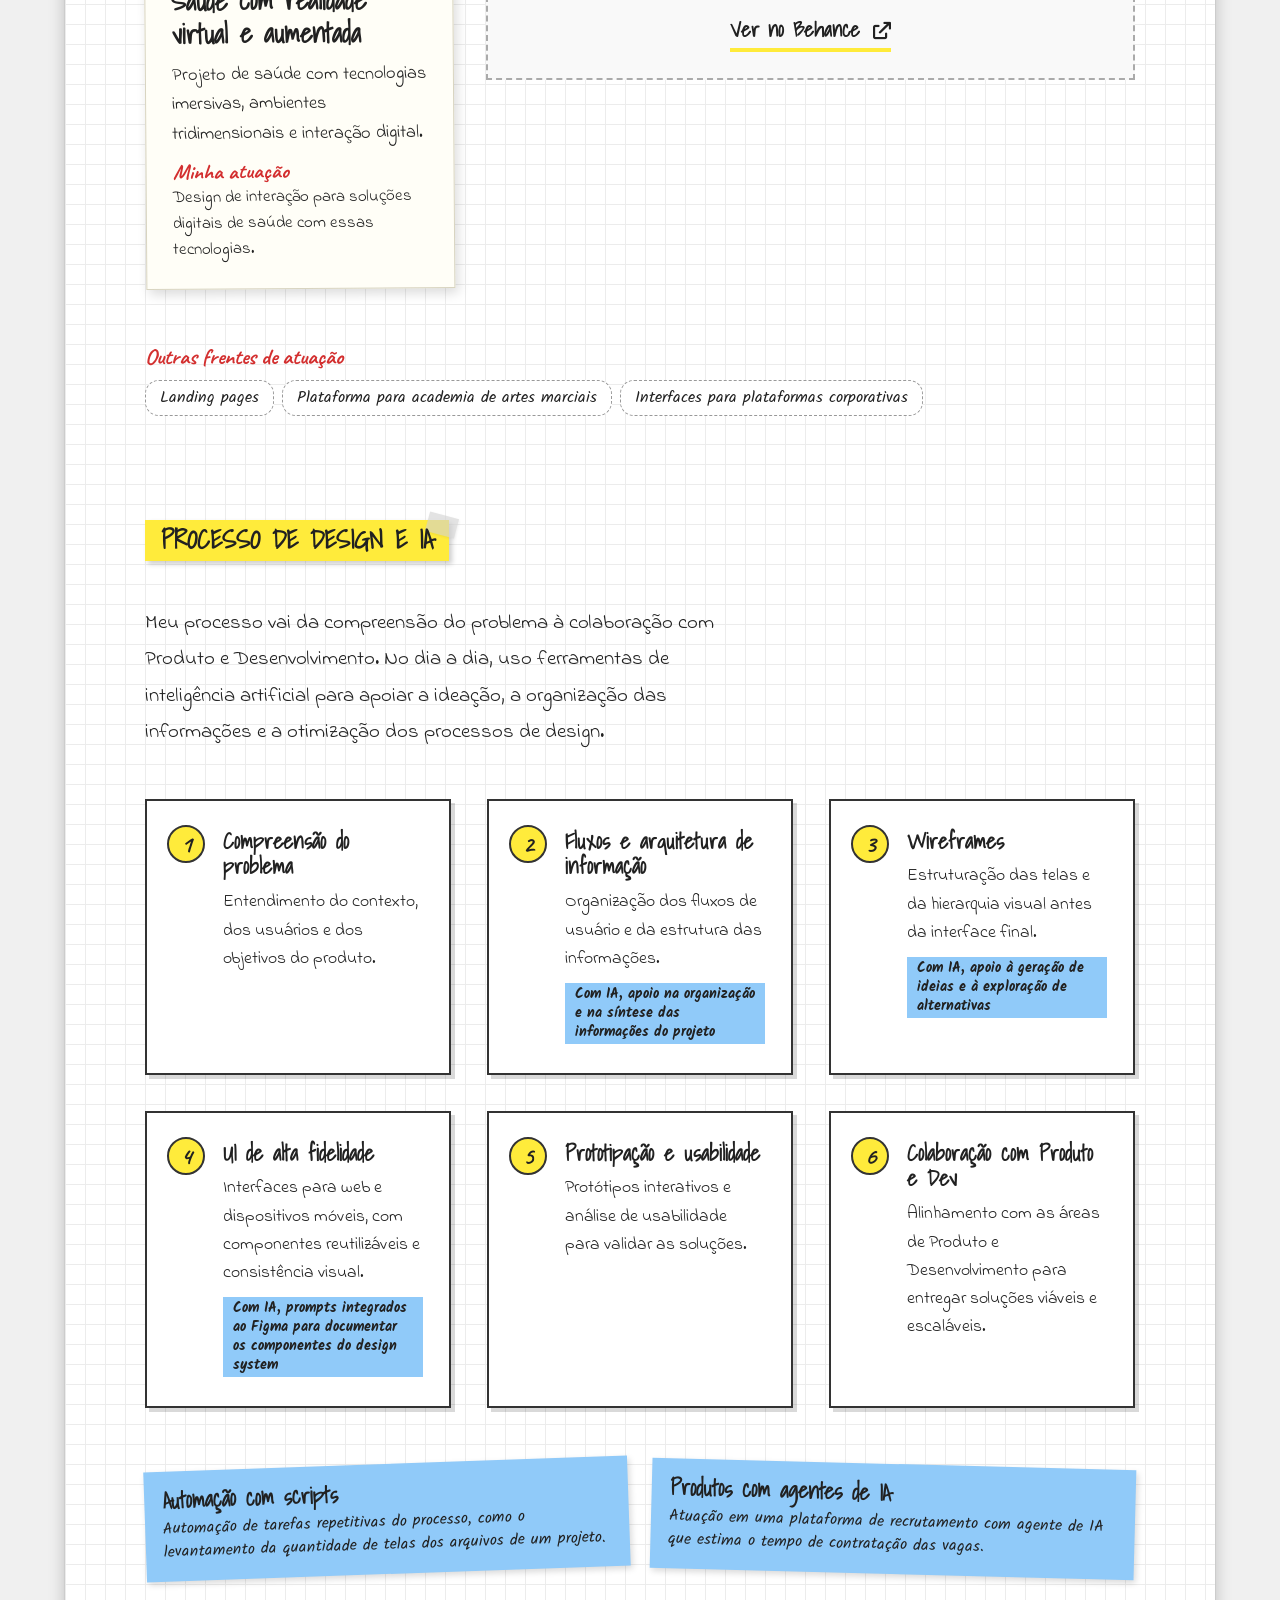
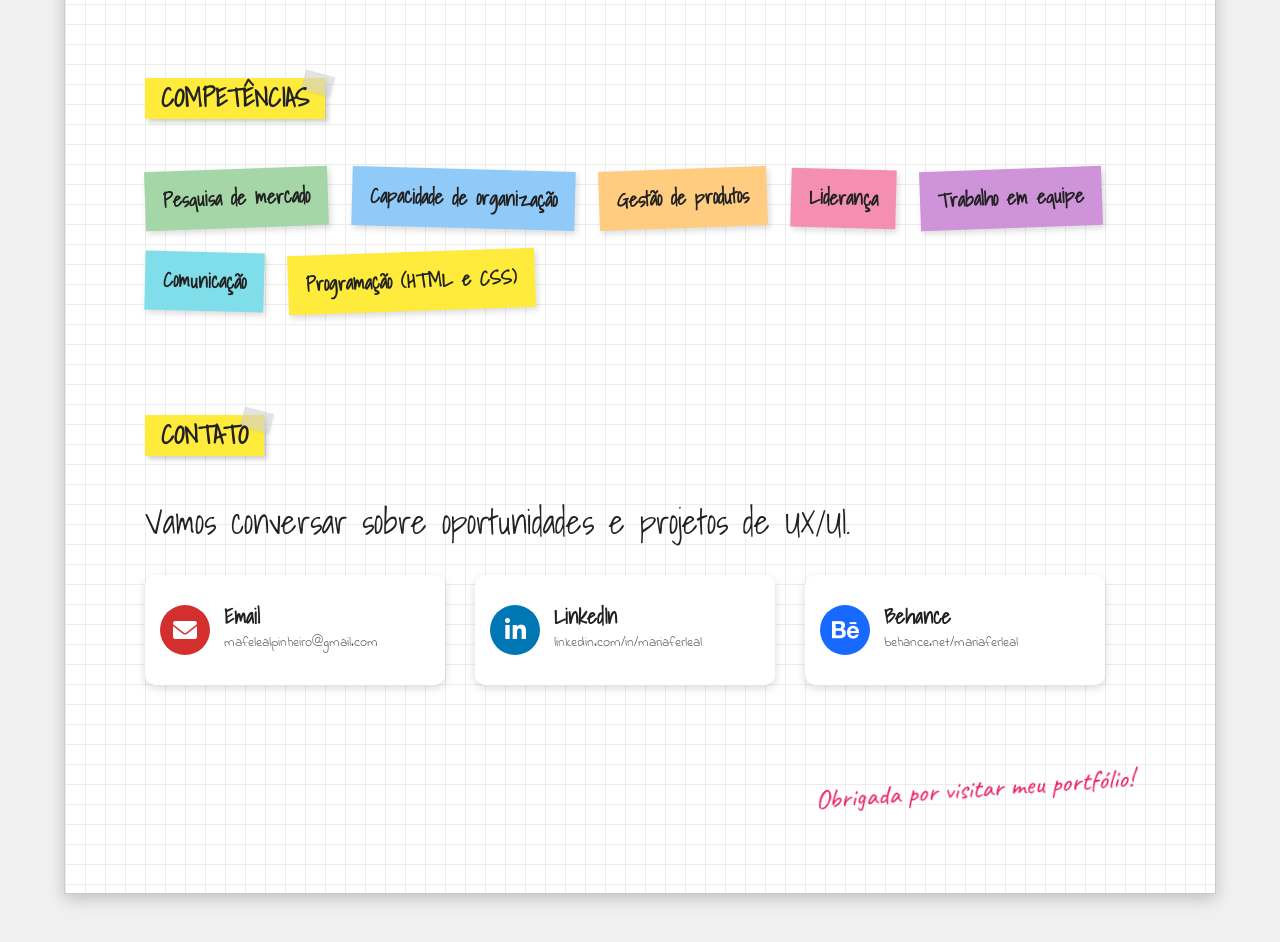
==== commit bc863e49: "Remove o título Portfólio do topo e ajusta a frase de contato Co-Authored-By: Claude Sonnet 5.5 <nor" ====
--- a/index.html
+++ b/index.html
@@ -49,11 +49,6 @@
       <div class="grid-paper">
         <div class="paper-clip" aria-hidden="true"></div>
 
-        <!-- Título principal -->
-        <div class="main-title">
-          <h1 class="portfolio-title">Portfólio</h1>
-        </div>
-
         <!-- Apresentação -->
         <header class="hero" id="inicio">
           <div class="profile-photo pop-in">
@@ -64,7 +59,7 @@
           </div>
 
           <div class="hero-text slide-in-right">
-            <h2 class="name">Maria Fernanda Leal Pinheiro</h2>
+            <h1 class="name">Maria Fernanda Leal Pinheiro</h1>
             <p class="title">UX/UI Designer | Designer de Produto</p>
 
             <div class="about-text">
--- a/css/styles.css
+++ b/css/styles.css
@@ -279,43 +279,6 @@
   margin-bottom: 4px;
 }
 
-.main-title {
-  text-align: center;
-  margin-bottom: 48px;
-  position: relative;
-}
-
-.portfolio-title {
-  font-size: 4rem;
-  color: var(--accent-color);
-  text-shadow: 2px 2px 0 rgba(0, 0, 0, 0.1);
-  position: relative;
-  display: inline-block;
-  line-height: 1.2;
-}
-
-.portfolio-title::after {
-  content: '';
-  position: absolute;
-  bottom: -5px;
-  left: 0;
-  width: 100%;
-  height: 3px;
-  background-color: var(--accent-color);
-  transform: scaleX(0);
-  transform-origin: left;
-  animation: underlineAnimation 1s ease-out forwards 0.5s;
-}
-
-@keyframes underlineAnimation {
-  0% {
-    transform: scaleX(0);
-  }
-  100% {
-    transform: scaleX(1);
-  }
-}
-
 .name {
   font-size: clamp(2.2rem, 4.5vw, 2.8rem);
   font-weight: bold;
@@ -1032,11 +995,10 @@
 
 /* ---------- Contato ---------- */
 .contact-lead {
-  font-family: 'Caveat', cursive;
-  font-size: 2rem;
-  margin-bottom: 30px;
-  max-width: 28ch;
-  line-height: 1.2;
+  font-family: 'Shadows Into Light', cursive;
+  font-size: clamp(1.6rem, 3vw, 2.1rem);
+  margin-bottom: 32px;
+  line-height: 1.3;
 }
 
 .contact-container {
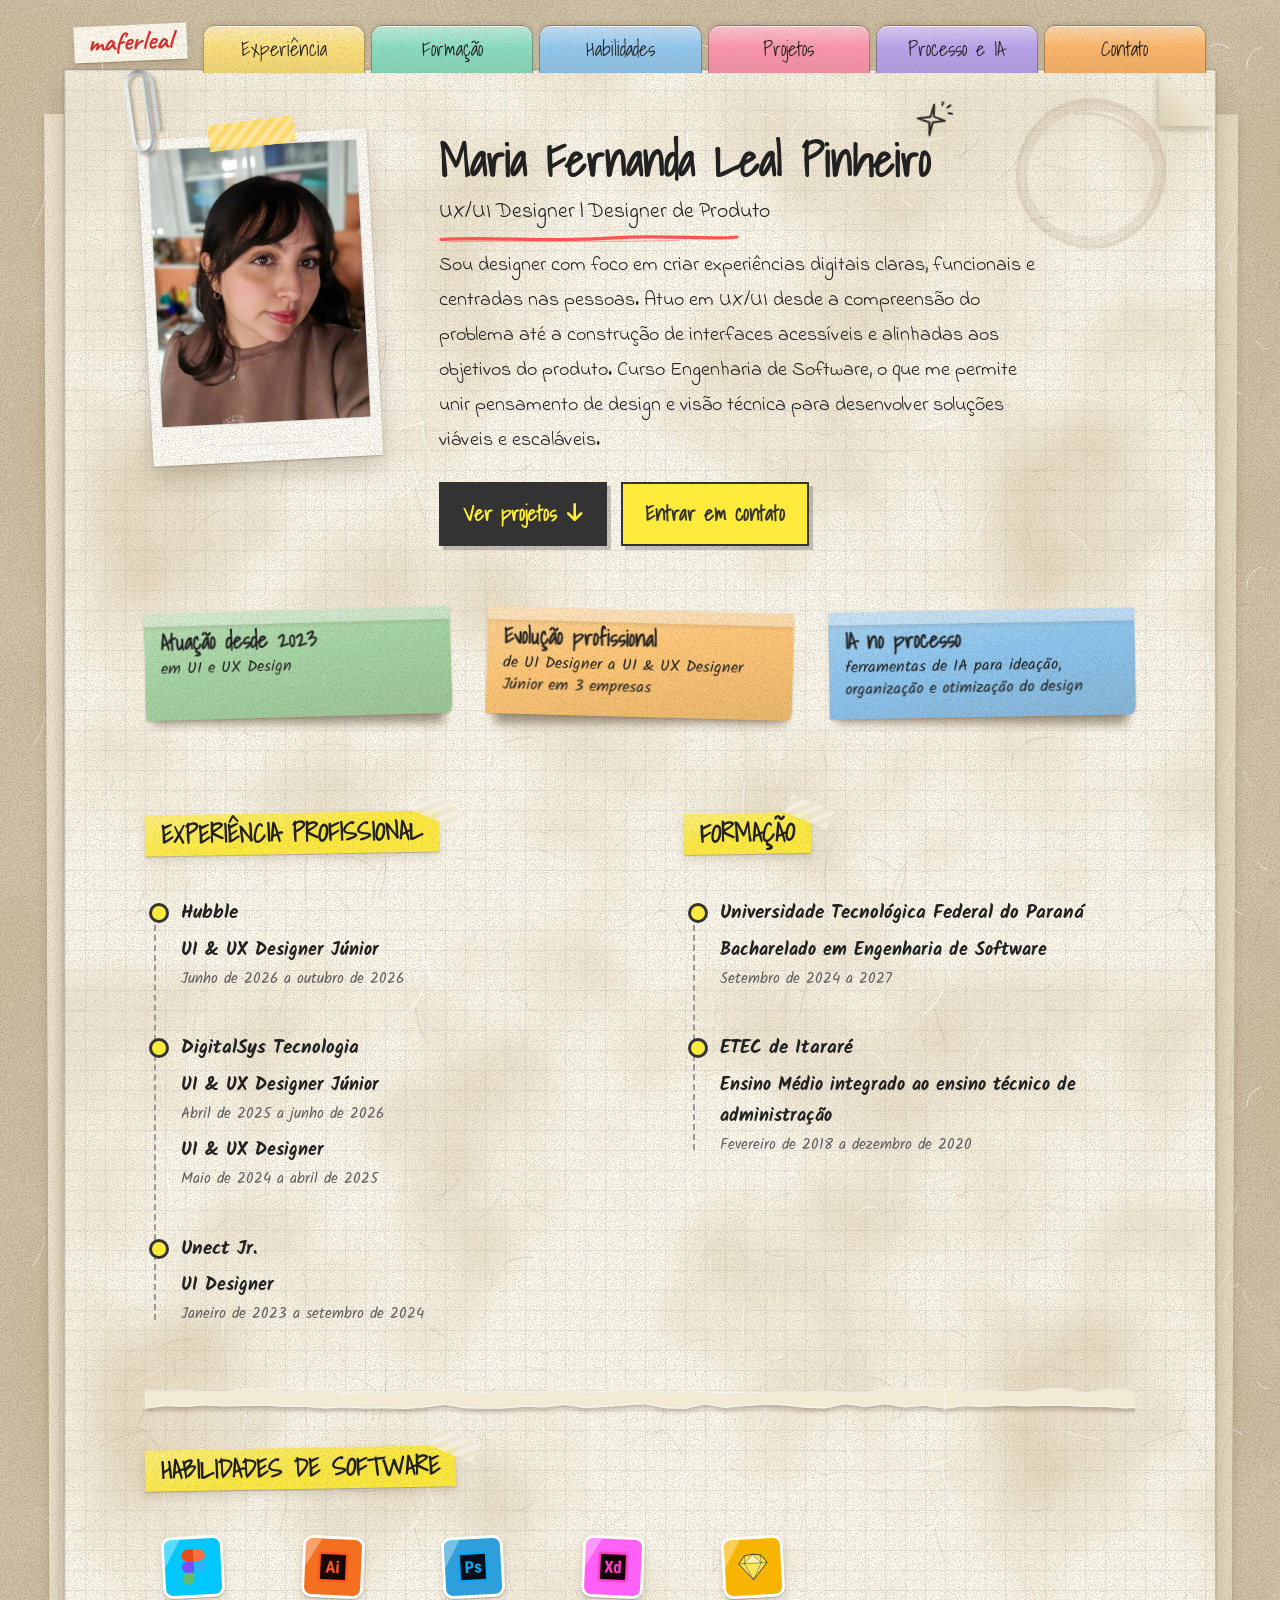
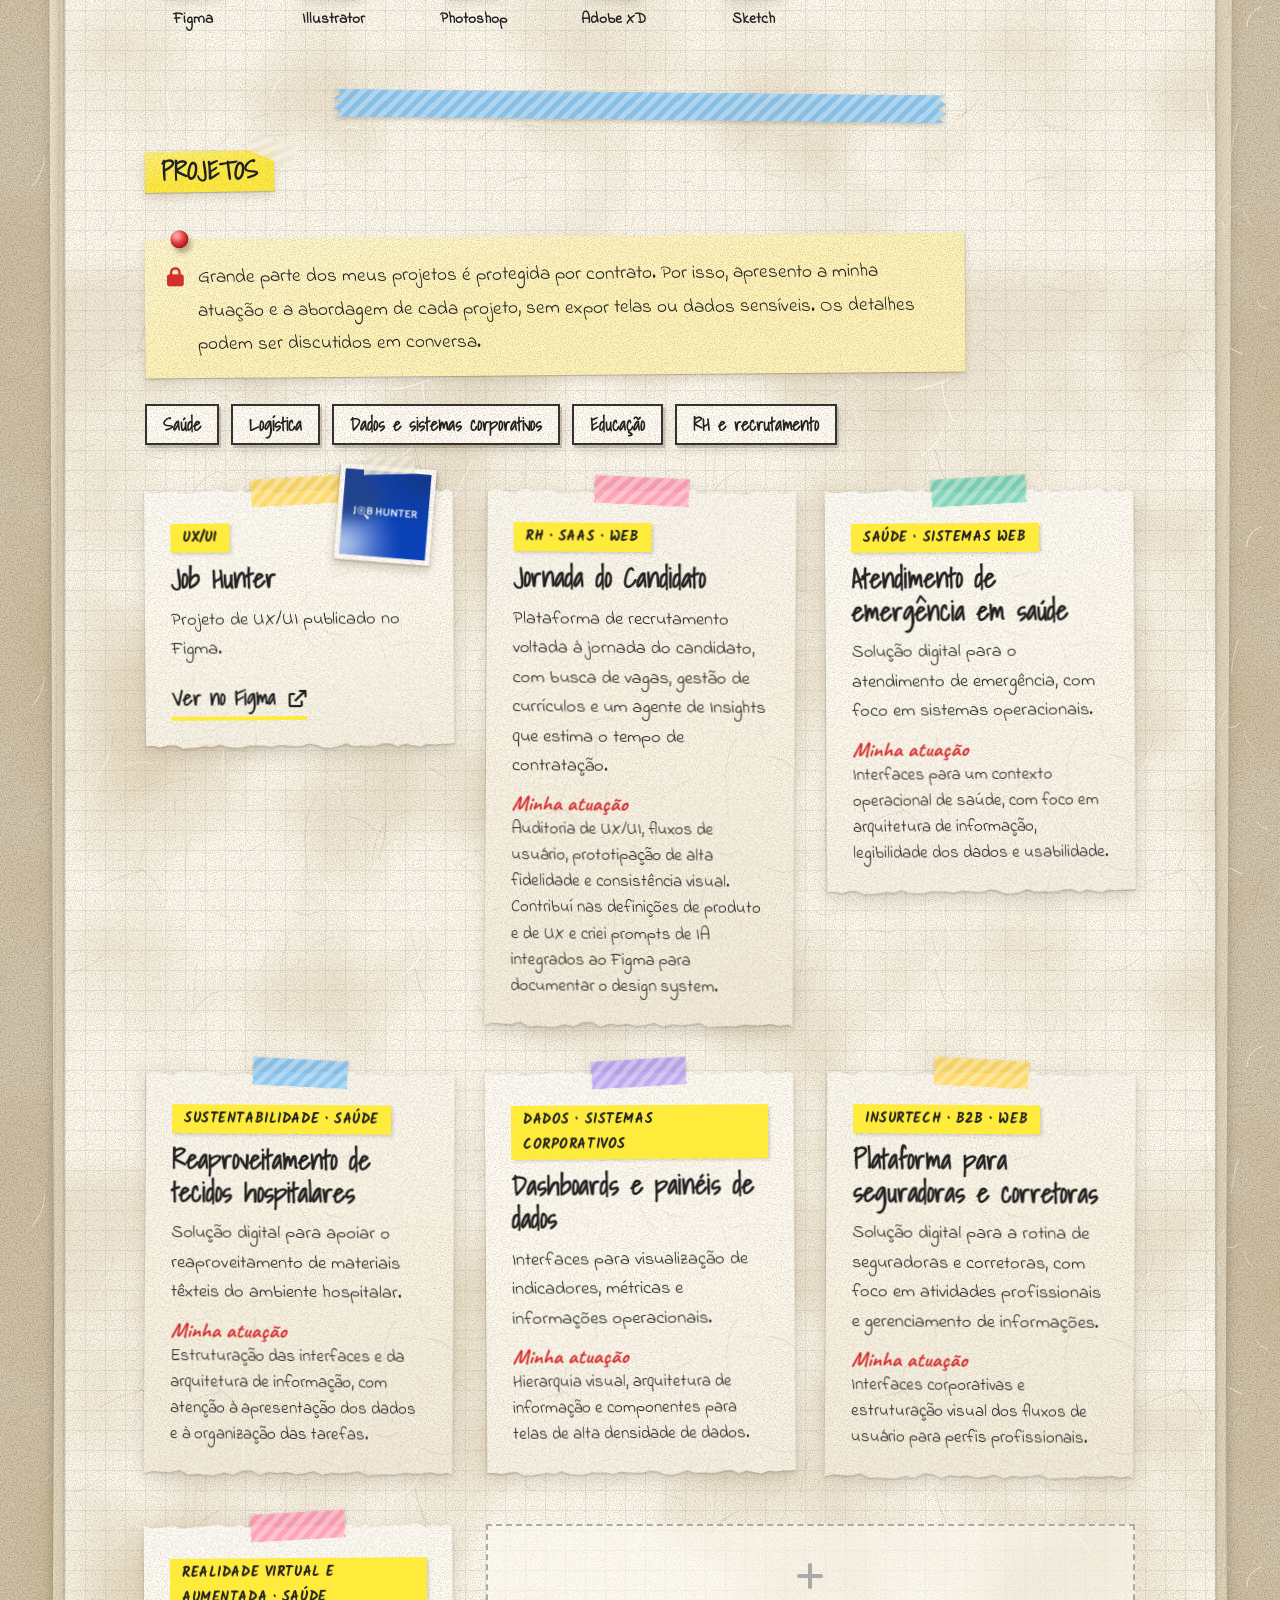
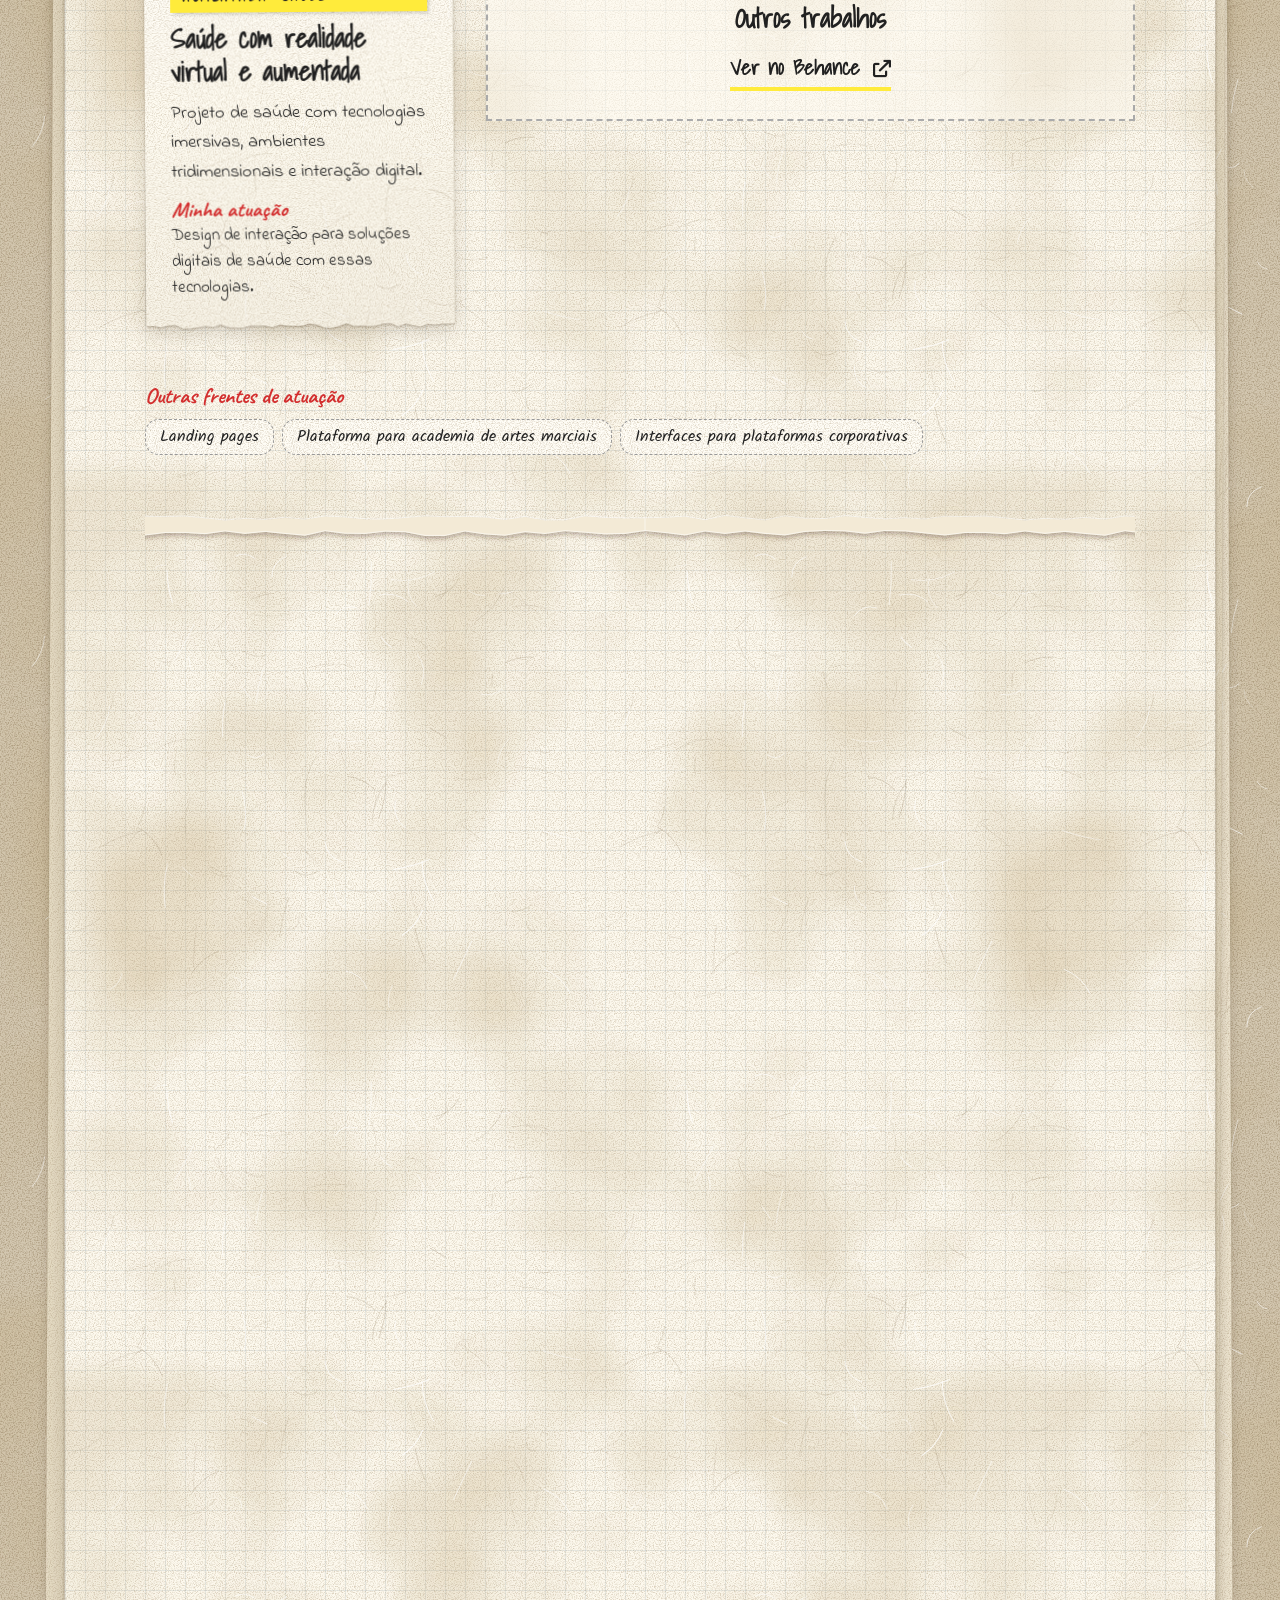
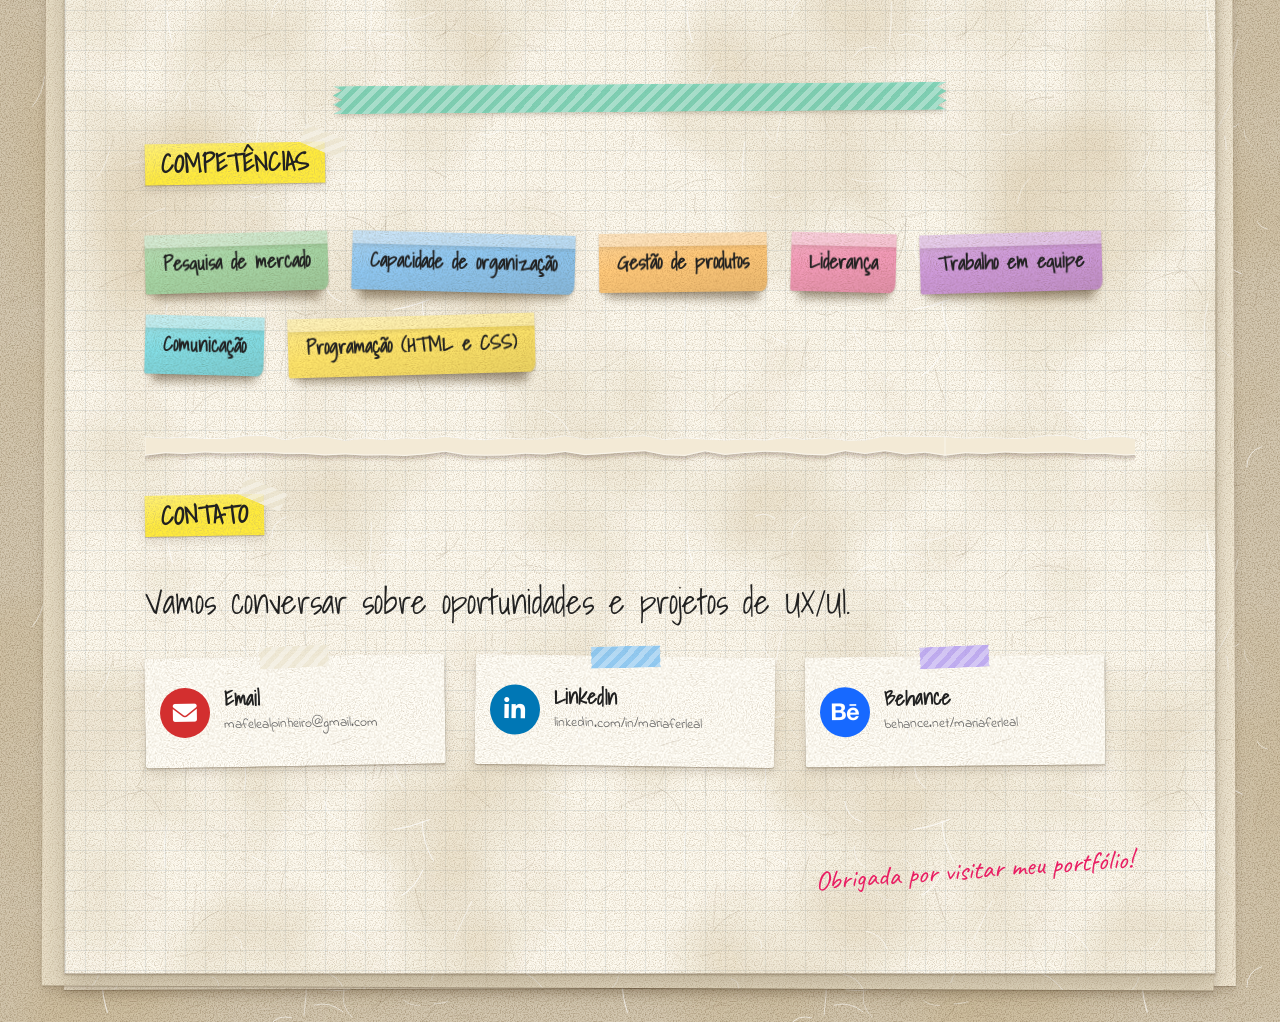
==== commit 0641f1b7: "Aplica visual de journal digital com papel, fitas, post-its, divisórias e logo do Job Hunter Co-Auth" ====
--- a/index.html
+++ b/index.html
@@ -174,6 +174,8 @@
         </section>
         </div>
 
+        <div class="paper-divider" aria-hidden="true"></div>
+
         <!-- Habilidades -->
         <section class="section" id="habilidades">
           <h2 class="section-title">
@@ -213,6 +215,8 @@
             </li>
           </ul>
         </section>
+
+        <div class="paper-divider is-tape is-sky" aria-hidden="true"></div>
 
         <!-- Projetos -->
         <!-- Os títulos abaixo são descritivos e não revelam nomes de clientes ou produtos -->
@@ -241,6 +245,9 @@
 
           <div class="cases">
             <article class="case-card">
+              <div class="case-logo">
+                <img src="images/job-hunter-logo.png" alt="Logo do Job Hunter" width="200" height="200" loading="lazy" />
+              </div>
               <span class="case-tag">UX/UI</span>
               <h3 class="case-title">Job Hunter</h3>
               <p class="case-summary">Projeto de UX/UI publicado no Figma.</p>
@@ -368,6 +375,8 @@
           </div>
         </section>
 
+        <div class="paper-divider is-b" aria-hidden="true"></div>
+
         <!-- Processo de design e IA -->
         <section class="section" id="processo">
           <h2 class="section-title">
@@ -434,6 +443,8 @@
             </li>
           </ul>
         </section>
+
+        <div class="paper-divider is-tape is-mint" aria-hidden="true"></div>
 
         <!-- Competências -->
         <section class="section" id="competencias">
@@ -452,6 +463,8 @@
           </ul>
         </section>
 
+        <div class="paper-divider" aria-hidden="true"></div>
+
         <!-- Contato -->
         <section class="section contact-section" id="contato">
           <h2 class="section-title">
--- a/css/styles.css
+++ b/css/styles.css
@@ -11,7 +11,39 @@
   --text-color: #212121;
   --muted-color: #5f5f5f;
   --light-color: #f5f5f5;
-  --grid-color: #ececec;
+  --grid-color: rgba(98, 126, 150, 0.14);
+
+  /* Papel, mesa e sombras quentes */
+  --paper: #fdf9ee;
+  --paper-dark: #f1e8d4;
+  --desk: #d3c7b0;
+  --shadow-soft: 0 1px 1px rgba(70, 50, 25, 0.28), 0 5px 10px rgba(70, 50, 25, 0.14);
+  --shadow-lift: 0 1px 2px rgba(70, 50, 25, 0.32), 0 14px 24px rgba(70, 50, 25, 0.22);
+  --paper-fx: var(--tex-fibers), var(--tex-grain);
+
+  /* Fitas adesivas (washi) */
+  --tape-yellow: repeating-linear-gradient(135deg, rgba(255, 255, 255, 0.32) 0 5px, rgba(255, 255, 255, 0) 5px 10px), linear-gradient(rgba(255, 214, 90, 0.86), rgba(255, 214, 90, 0.86));
+  --tape-pink: repeating-linear-gradient(135deg, rgba(255, 255, 255, 0.32) 0 5px, rgba(255, 255, 255, 0) 5px 10px), linear-gradient(rgba(255, 150, 176, 0.84), rgba(255, 150, 176, 0.84));
+  --tape-mint: repeating-linear-gradient(135deg, rgba(255, 255, 255, 0.32) 0 5px, rgba(255, 255, 255, 0) 5px 10px), linear-gradient(rgba(112, 208, 178, 0.84), rgba(112, 208, 178, 0.84));
+  --tape-sky: repeating-linear-gradient(135deg, rgba(255, 255, 255, 0.32) 0 5px, rgba(255, 255, 255, 0) 5px 10px), linear-gradient(rgba(126, 192, 240, 0.84), rgba(126, 192, 240, 0.84));
+  --tape-lilac: repeating-linear-gradient(135deg, rgba(255, 255, 255, 0.32) 0 5px, rgba(255, 255, 255, 0) 5px 10px), linear-gradient(rgba(180, 158, 240, 0.84), rgba(180, 158, 240, 0.84));
+  --tape-clear: repeating-linear-gradient(135deg, rgba(255, 255, 255, 0.35) 0 5px, rgba(255, 255, 255, 0) 5px 10px), linear-gradient(rgba(236, 229, 208, 0.78), rgba(236, 229, 208, 0.78));
+
+  /* ----- Texturas de papel (SVG embutido, sem arquivos extras) ----- */
+  --tex-grain: url("data:image/svg+xml,%3Csvg xmlns='http://www.w3.org/2000/svg' width='300' height='300'%3E%0A%3Cfilter id='n' x='0' y='0' width='100%25' height='100%25'%3E%0A%3CfeTurbulence type='fractalNoise' baseFrequency='0.85' numOctaves='2' stitchTiles='stitch'/%3E%0A%3CfeColorMatrix type='matrix' values='0 0 0 0 0.4  0 0 0 0 0.31  0 0 0 0 0.19  1.15 0 0 0 -0.5'/%3E%0A%3C/filter%3E%3Crect width='100%25' height='100%25' filter='url(%23n)'/%3E%3C/svg%3E");
+  --tex-grain-strong: url("data:image/svg+xml,%3Csvg xmlns='http://www.w3.org/2000/svg' width='300' height='300'%3E%0A%3Cfilter id='n' x='0' y='0' width='100%25' height='100%25'%3E%0A%3CfeTurbulence type='fractalNoise' baseFrequency='0.75' numOctaves='2' stitchTiles='stitch'/%3E%0A%3CfeColorMatrix type='matrix' values='0 0 0 0 0.3  0 0 0 0 0.22  0 0 0 0 0.12  1.5 0 0 0 -0.62'/%3E%0A%3C/filter%3E%3Crect width='100%25' height='100%25' filter='url(%23n)'/%3E%3C/svg%3E");
+  --tex-fibers: url("data:image/svg+xml,%3Csvg xmlns='http://www.w3.org/2000/svg' width='520' height='520'%3E%3Cpath d='M239.0 286.3 Q241.1 307.0 243.5 327.6' stroke='%236b5434' stroke-opacity='0.12' stroke-width='0.70' fill='none' stroke-linecap='round'/%3E%3Cpath d='M317.1 388.9 Q327.5 390.8 325.8 401.1' stroke='%23ffffff' stroke-opacity='0.69' stroke-width='0.62' fill='none' stroke-linecap='round'/%3E%3Cpath d='M472.2 464.5 Q472.1 482.1 460.5 495.3' stroke='%236b5434' stroke-opacity='0.16' stroke-width='0.52' fill='none' stroke-linecap='round'/%3E%3Cpath d='M123.7 146.5 Q125.5 152.8 125.2 159.3' stroke='%23ffffff' stroke-opacity='0.63' stroke-width='0.92' fill='none' stroke-linecap='round'/%3E%3Cpath d='M259.9 331.5 Q261.6 347.4 277.0 351.9' stroke='%23ffffff' stroke-opacity='0.74' stroke-width='0.95' fill='none' stroke-linecap='round'/%3E%3Cpath d='M178.7 141.1 Q188.0 148.1 199.5 145.7' stroke='%236b5434' stroke-opacity='0.20' stroke-width='0.65' fill='none' stroke-linecap='round'/%3E%3Cpath d='M461.5 412.8 Q461.8 422.3 471.0 420.2' stroke='%236b5434' stroke-opacity='0.22' stroke-width='0.66' fill='none' stroke-linecap='round'/%3E%3Cpath d='M72.1 317.0 Q89.9 325.9 96.6 344.6' stroke='%236b5434' stroke-opacity='0.22' stroke-width='0.80' fill='none' stroke-linecap='round'/%3E%3Cpath d='M91.9 148.4 Q98.4 155.1 106.9 151.3' stroke='%236b5434' stroke-opacity='0.17' stroke-width='0.68' fill='none' stroke-linecap='round'/%3E%3Cpath d='M123.9 362.0 Q126.6 372.3 116.8 376.6' stroke='%236b5434' stroke-opacity='0.13' stroke-width='0.61' fill='none' stroke-linecap='round'/%3E%3Cpath d='M467.2 393.5 Q458.9 402.2 446.9 401.2' stroke='%236b5434' stroke-opacity='0.20' stroke-width='0.76' fill='none' stroke-linecap='round'/%3E%3Cpath d='M84.1 475.3 Q87.1 485.5 97.1 488.9' stroke='%236b5434' stroke-opacity='0.14' stroke-width='0.53' fill='none' stroke-linecap='round'/%3E%3Cpath d='M79.7 296.4 Q78.8 306.5 73.5 315.2' stroke='%236b5434' stroke-opacity='0.22' stroke-width='0.69' fill='none' stroke-linecap='round'/%3E%3Cpath d='M292.8 421.3 Q297.3 431.9 308.6 429.6' stroke='%23ffffff' stroke-opacity='0.54' stroke-width='0.69' fill='none' stroke-linecap='round'/%3E%3Cpath d='M365.3 453.8 Q355.2 448.4 347.3 456.6' stroke='%236b5434' stroke-opacity='0.15' stroke-width='0.54' fill='none' stroke-linecap='round'/%3E%3Cpath d='M57.0 463.6 Q54.6 474.1 45.3 479.3' stroke='%23ffffff' stroke-opacity='0.66' stroke-width='0.75' fill='none' stroke-linecap='round'/%3E%3Cpath d='M117.2 357.0 Q121.8 362.4 127.9 366.3' stroke='%23ffffff' stroke-opacity='0.67' stroke-width='0.74' fill='none' stroke-linecap='round'/%3E%3Cpath d='M443.6 129.8 Q448.5 133.8 451.9 139.1' stroke='%236b5434' stroke-opacity='0.12' stroke-width='0.65' fill='none' stroke-linecap='round'/%3E%3Cpath d='M291.8 97.9 Q277.7 93.7 269.5 105.8' stroke='%23ffffff' stroke-opacity='0.69' stroke-width='0.89' fill='none' stroke-linecap='round'/%3E%3Cpath d='M101.8 55.4 Q94.7 53.7 89.7 58.9' stroke='%23ffffff' stroke-opacity='0.46' stroke-width='0.92' fill='none' stroke-linecap='round'/%3E%3Cpath d='M252.2 361.4 Q241.1 369.1 230.0 361.5' stroke='%236b5434' stroke-opacity='0.19' stroke-width='0.86' fill='none' stroke-linecap='round'/%3E%3Cpath d='M364.3 349.6 Q347.0 357.1 328.3 359.5' stroke='%23ffffff' stroke-opacity='0.77' stroke-width='1.04' fill='none' stroke-linecap='round'/%3E%3Cpath d='M223.5 387.8 Q216.9 406.6 214.6 426.4' stroke='%236b5434' stroke-opacity='0.17' stroke-width='0.74' fill='none' stroke-linecap='round'/%3E%3Cpath d='M75.3 321.3 Q53.4 325.6 34.6 337.5' stroke='%236b5434' stroke-opacity='0.19' stroke-width='0.73' fill='none' stroke-linecap='round'/%3E%3Cpath d='M233.8 408.9 Q234.6 420.1 223.4 419.3' stroke='%236b5434' stroke-opacity='0.16' stroke-width='0.59' fill='none' stroke-linecap='round'/%3E%3Cpath d='M347.3 258.8 Q333.0 267.0 316.6 266.6' stroke='%236b5434' stroke-opacity='0.14' stroke-width='0.77' fill='none' stroke-linecap='round'/%3E%3Cpath d='M129.1 114.6 Q120.2 133.1 109.4 150.5' stroke='%23ffffff' stroke-opacity='0.56' stroke-width='0.93' fill='none' stroke-linecap='round'/%3E%3Cpath d='M127.3 229.6 Q107.3 228.0 90.9 239.7' stroke='%236b5434' stroke-opacity='0.17' stroke-width='0.63' fill='none' stroke-linecap='round'/%3E%3Cpath d='M99.9 258.4 Q80.9 263.9 65.4 276.2' stroke='%23ffffff' stroke-opacity='0.55' stroke-width='0.68' fill='none' stroke-linecap='round'/%3E%3Cpath d='M238.3 161.1 Q238.6 170.8 243.3 179.2' stroke='%236b5434' stroke-opacity='0.14' stroke-width='0.84' fill='none' stroke-linecap='round'/%3E%3Cpath d='M472.1 239.1 Q478.6 246.5 486.4 240.5' stroke='%236b5434' stroke-opacity='0.19' stroke-width='0.73' fill='none' stroke-linecap='round'/%3E%3Cpath d='M176.0 388.3 Q182.0 390.1 187.5 393.5' stroke='%236b5434' stroke-opacity='0.20' stroke-width='0.59' fill='none' stroke-linecap='round'/%3E%3Cpath d='M102.0 60.7 Q102.4 76.9 107.4 92.3' stroke='%23ffffff' stroke-opacity='0.73' stroke-width='1.08' fill='none' stroke-linecap='round'/%3E%3Cpath d='M341.2 127.7 Q357.4 127.5 364.2 142.2' stroke='%236b5434' stroke-opacity='0.19' stroke-width='0.57' fill='none' stroke-linecap='round'/%3E%3Cpath d='M159.8 192.1 Q156.7 209.1 157.6 226.4' stroke='%23ffffff' stroke-opacity='0.59' stroke-width='1.00' fill='none' stroke-linecap='round'/%3E%3Cpath d='M438.7 78.4 Q430.4 98.7 411.8 110.4' stroke='%236b5434' stroke-opacity='0.18' stroke-width='0.86' fill='none' stroke-linecap='round'/%3E%3Cpath d='M205.8 290.3 Q184.9 295.8 173.6 314.2' stroke='%236b5434' stroke-opacity='0.18' stroke-width='0.58' fill='none' stroke-linecap='round'/%3E%3Cpath d='M357.7 400.1 Q351.4 415.9 337.1 425.3' stroke='%23ffffff' stroke-opacity='0.79' stroke-width='1.09' fill='none' stroke-linecap='round'/%3E%3Cpath d='M276.3 387.9 Q263.8 384.9 254.9 394.2' stroke='%236b5434' stroke-opacity='0.11' stroke-width='0.68' fill='none' stroke-linecap='round'/%3E%3Cpath d='M282.1 378.0 Q295.4 384.8 309.6 380.5' stroke='%236b5434' stroke-opacity='0.20' stroke-width='0.57' fill='none' stroke-linecap='round'/%3E%3Cpath d='M187.4 386.7 Q194.6 390.7 202.1 394.1' stroke='%23ffffff' stroke-opacity='0.74' stroke-width='0.94' fill='none' stroke-linecap='round'/%3E%3Cpath d='M456.1 256.7 Q477.9 257.6 497.0 268.0' stroke='%236b5434' stroke-opacity='0.13' stroke-width='0.79' fill='none' stroke-linecap='round'/%3E%3Cpath d='M321.1 270.0 Q320.8 289.8 313.8 308.3' stroke='%236b5434' stroke-opacity='0.20' stroke-width='0.86' fill='none' stroke-linecap='round'/%3E%3Cpath d='M131.6 414.3 Q128.7 435.7 128.4 457.2' stroke='%236b5434' stroke-opacity='0.16' stroke-width='0.70' fill='none' stroke-linecap='round'/%3E%3Cpath d='M306.3 52.2 Q307.0 73.8 304.1 95.2' stroke='%23ffffff' stroke-opacity='0.65' stroke-width='0.85' fill='none' stroke-linecap='round'/%3E%3Cpath d='M344.0 69.0 Q340.0 85.3 351.9 97.2' stroke='%23ffffff' stroke-opacity='0.54' stroke-width='0.84' fill='none' stroke-linecap='round'/%3E%3Cpath d='M95.9 230.8 Q77.9 237.1 59.6 242.5' stroke='%236b5434' stroke-opacity='0.12' stroke-width='0.75' fill='none' stroke-linecap='round'/%3E%3Cpath d='M447.1 97.0 Q465.9 92.8 484.0 99.6' stroke='%236b5434' stroke-opacity='0.18' stroke-width='0.63' fill='none' stroke-linecap='round'/%3E%3Cpath d='M196.4 312.7 Q196.3 322.9 186.2 324.2' stroke='%236b5434' stroke-opacity='0.13' stroke-width='0.58' fill='none' stroke-linecap='round'/%3E%3Cpath d='M273.4 232.2 Q276.1 243.9 279.8 255.3' stroke='%236b5434' stroke-opacity='0.12' stroke-width='0.75' fill='none' stroke-linecap='round'/%3E%3Cpath d='M320.9 273.0 Q308.2 289.2 307.4 309.9' stroke='%236b5434' stroke-opacity='0.19' stroke-width='0.82' fill='none' stroke-linecap='round'/%3E%3Cpath d='M437.2 179.0 Q427.7 186.6 415.7 184.3' stroke='%23ffffff' stroke-opacity='0.76' stroke-width='0.67' fill='none' stroke-linecap='round'/%3E%3Cpath d='M145.3 359.7 Q153.2 368.4 164.7 365.8' stroke='%236b5434' stroke-opacity='0.19' stroke-width='0.55' fill='none' stroke-linecap='round'/%3E%3Cpath d='M217.2 341.5 Q220.4 347.9 227.4 348.9' stroke='%23ffffff' stroke-opacity='0.79' stroke-width='0.66' fill='none' stroke-linecap='round'/%3E%3Cpath d='M262.5 373.6 Q259.4 388.4 247.0 397.0' stroke='%236b5434' stroke-opacity='0.11' stroke-width='0.51' fill='none' stroke-linecap='round'/%3E%3Cpath d='M282.7 266.5 Q298.8 268.1 309.8 279.9' stroke='%236b5434' stroke-opacity='0.20' stroke-width='0.90' fill='none' stroke-linecap='round'/%3E%3Cpath d='M447.8 81.9 Q441.0 83.6 434.0 84.0' stroke='%23ffffff' stroke-opacity='0.56' stroke-width='0.83' fill='none' stroke-linecap='round'/%3E%3Cpath d='M266.7 229.2 Q282.2 233.5 297.9 230.5' stroke='%23ffffff' stroke-opacity='0.51' stroke-width='0.83' fill='none' stroke-linecap='round'/%3E%3Cpath d='M365.3 218.3 Q373.1 223.1 381.2 227.4' stroke='%236b5434' stroke-opacity='0.21' stroke-width='0.82' fill='none' stroke-linecap='round'/%3E%3Cpath d='M350.1 418.7 Q353.1 434.6 359.6 449.4' stroke='%236b5434' stroke-opacity='0.22' stroke-width='0.82' fill='none' stroke-linecap='round'/%3E%3Cpath d='M153.6 441.0 Q136.3 448.1 126.2 464.0' stroke='%236b5434' stroke-opacity='0.21' stroke-width='0.85' fill='none' stroke-linecap='round'/%3E%3Cpath d='M345.7 377.6 Q347.2 396.2 356.4 412.5' stroke='%236b5434' stroke-opacity='0.14' stroke-width='0.69' fill='none' stroke-linecap='round'/%3E%3Cpath d='M44.7 196.5 Q43.0 213.3 32.3 226.5' stroke='%23ffffff' stroke-opacity='0.68' stroke-width='0.77' fill='none' stroke-linecap='round'/%3E%3Cpath d='M330.3 290.6 Q326.8 307.3 340.2 317.9' stroke='%23ffffff' stroke-opacity='0.70' stroke-width='0.98' fill='none' stroke-linecap='round'/%3E%3Cpath d='M471.2 50.0 Q463.6 64.6 449.6 73.2' stroke='%236b5434' stroke-opacity='0.11' stroke-width='0.58' fill='none' stroke-linecap='round'/%3E%3Cpath d='M205.3 83.3 Q195.5 85.4 186.1 89.2' stroke='%236b5434' stroke-opacity='0.22' stroke-width='0.73' fill='none' stroke-linecap='round'/%3E%3Cpath d='M477.8 320.7 Q495.8 326.9 514.7 329.7' stroke='%23ffffff' stroke-opacity='0.47' stroke-width='1.07' fill='none' stroke-linecap='round'/%3E%3Cpath d='M110.4 247.6 Q108.5 256.3 110.6 265.0' stroke='%236b5434' stroke-opacity='0.21' stroke-width='0.67' fill='none' stroke-linecap='round'/%3E%3Cpath d='M271.8 303.0 Q277.0 314.1 286.5 321.6' stroke='%236b5434' stroke-opacity='0.13' stroke-width='0.79' fill='none' stroke-linecap='round'/%3E%3Cpath d='M170.3 46.2 Q180.9 41.4 189.9 48.8' stroke='%23ffffff' stroke-opacity='0.59' stroke-width='1.05' fill='none' stroke-linecap='round'/%3E%3Cpath d='M369.3 62.1 Q349.1 73.4 326.3 69.6' stroke='%23ffffff' stroke-opacity='0.60' stroke-width='0.84' fill='none' stroke-linecap='round'/%3E%3Cpath d='M468.2 147.2 Q453.3 146.1 440.0 152.9' stroke='%236b5434' stroke-opacity='0.22' stroke-width='0.83' fill='none' stroke-linecap='round'/%3E%3Cpath d='M305.6 90.6 Q313.1 105.7 310.0 122.3' stroke='%236b5434' stroke-opacity='0.16' stroke-width='0.55' fill='none' stroke-linecap='round'/%3E%3Cpath d='M234.9 333.9 Q242.8 344.6 252.9 353.4' stroke='%236b5434' stroke-opacity='0.19' stroke-width='0.71' fill='none' stroke-linecap='round'/%3E%3Cpath d='M479.0 459.2 Q496.7 466.2 505.0 483.3' stroke='%23ffffff' stroke-opacity='0.72' stroke-width='0.91' fill='none' stroke-linecap='round'/%3E%3Cpath d='M198.0 159.5 Q193.0 175.7 191.2 192.7' stroke='%23ffffff' stroke-opacity='0.71' stroke-width='0.69' fill='none' stroke-linecap='round'/%3E%3Cpath d='M149.5 471.1 Q133.5 486.4 111.2 486.4' stroke='%236b5434' stroke-opacity='0.13' stroke-width='0.67' fill='none' stroke-linecap='round'/%3E%3Cpath d='M314.3 85.1 Q330.2 81.1 342.8 91.7' stroke='%23ffffff' stroke-opacity='0.64' stroke-width='0.92' fill='none' stroke-linecap='round'/%3E%3Cpath d='M204.2 250.6 Q204.7 260.9 213.0 267.1' stroke='%23ffffff' stroke-opacity='0.48' stroke-width='0.66' fill='none' stroke-linecap='round'/%3E%3Cpath d='M396.0 314.4 Q411.2 324.7 424.7 337.2' stroke='%236b5434' stroke-opacity='0.20' stroke-width='0.65' fill='none' stroke-linecap='round'/%3E%3Cpath d='M327.6 475.2 Q321.5 485.6 324.2 497.4' stroke='%23ffffff' stroke-opacity='0.60' stroke-width='0.78' fill='none' stroke-linecap='round'/%3E%3Cpath d='M82.7 425.1 Q89.4 428.1 96.7 428.8' stroke='%236b5434' stroke-opacity='0.18' stroke-width='0.62' fill='none' stroke-linecap='round'/%3E%3Cpath d='M381.2 73.5 Q383.2 85.4 372.0 89.9' stroke='%236b5434' stroke-opacity='0.19' stroke-width='0.78' fill='none' stroke-linecap='round'/%3E%3Cpath d='M164.5 102.9 Q158.7 113.3 149.2 120.7' stroke='%236b5434' stroke-opacity='0.19' stroke-width='0.73' fill='none' stroke-linecap='round'/%3E%3Cpath d='M444.2 453.6 Q442.8 474.9 452.1 494.0' stroke='%236b5434' stroke-opacity='0.14' stroke-width='0.66' fill='none' stroke-linecap='round'/%3E%3Cpath d='M451.3 433.7 Q457.6 441.7 459.6 451.8' stroke='%236b5434' stroke-opacity='0.15' stroke-width='0.66' fill='none' stroke-linecap='round'/%3E%3Cpath d='M125.8 288.1 Q117.4 305.9 121.0 325.3' stroke='%236b5434' stroke-opacity='0.12' stroke-width='0.80' fill='none' stroke-linecap='round'/%3E%3Cpath d='M427.6 163.8 Q426.5 170.1 427.0 176.5' stroke='%236b5434' stroke-opacity='0.22' stroke-width='0.76' fill='none' stroke-linecap='round'/%3E%3Cpath d='M393.9 68.2 Q386.9 83.2 370.7 86.4' stroke='%236b5434' stroke-opacity='0.19' stroke-width='0.86' fill='none' stroke-linecap='round'/%3E%3Cpath d='M77.3 319.0 Q69.6 323.1 65.7 330.9' stroke='%236b5434' stroke-opacity='0.13' stroke-width='0.81' fill='none' stroke-linecap='round'/%3E%3Cpath d='M269.5 376.5 Q268.1 391.3 281.5 398.0' stroke='%23ffffff' stroke-opacity='0.62' stroke-width='0.87' fill='none' stroke-linecap='round'/%3E%3Cpath d='M357.2 351.6 Q357.3 373.0 368.7 391.2' stroke='%23ffffff' stroke-opacity='0.75' stroke-width='1.00' fill='none' stroke-linecap='round'/%3E%3Cpath d='M406.9 431.0 Q397.4 450.1 388.7 469.6' stroke='%23ffffff' stroke-opacity='0.73' stroke-width='0.81' fill='none' stroke-linecap='round'/%3E%3Cpath d='M225.0 104.3 Q207.2 107.1 189.3 105.3' stroke='%236b5434' stroke-opacity='0.12' stroke-width='0.67' fill='none' stroke-linecap='round'/%3E%3Cpath d='M168.5 466.7 Q178.1 468.5 176.4 478.1' stroke='%23ffffff' stroke-opacity='0.72' stroke-width='0.69' fill='none' stroke-linecap='round'/%3E%3Cpath d='M67.4 241.9 Q55.1 254.2 38.0 250.5' stroke='%236b5434' stroke-opacity='0.12' stroke-width='0.59' fill='none' stroke-linecap='round'/%3E%3Cpath d='M143.6 355.6 Q159.1 361.3 167.2 375.7' stroke='%236b5434' stroke-opacity='0.12' stroke-width='0.80' fill='none' stroke-linecap='round'/%3E%3Cpath d='M177.2 281.2 Q182.7 300.0 179.6 319.3' stroke='%23ffffff' stroke-opacity='0.77' stroke-width='0.77' fill='none' stroke-linecap='round'/%3E%3Cpath d='M280.8 461.1 Q296.6 463.6 301.9 478.6' stroke='%23ffffff' stroke-opacity='0.73' stroke-width='0.79' fill='none' stroke-linecap='round'/%3E%3Cpath d='M272.1 267.0 Q261.7 264.4 251.4 267.6' stroke='%236b5434' stroke-opacity='0.10' stroke-width='0.69' fill='none' stroke-linecap='round'/%3E%3Cpath d='M203.5 390.6 Q203.6 409.1 192.1 423.5' stroke='%236b5434' stroke-opacity='0.14' stroke-width='0.60' fill='none' stroke-linecap='round'/%3E%3Cpath d='M422.5 267.1 Q406.4 271.6 390.1 267.8' stroke='%236b5434' stroke-opacity='0.12' stroke-width='0.81' fill='none' stroke-linecap='round'/%3E%3Cpath d='M40.6 401.4 Q28.0 418.2 7.5 422.1' stroke='%236b5434' stroke-opacity='0.19' stroke-width='0.54' fill='none' stroke-linecap='round'/%3E%3Cpath d='M251.2 246.2 Q239.3 265.0 239.8 287.2' stroke='%236b5434' stroke-opacity='0.19' stroke-width='0.67' fill='none' stroke-linecap='round'/%3E%3Cpath d='M443.4 80.0 Q458.1 92.3 473.9 103.4' stroke='%236b5434' stroke-opacity='0.12' stroke-width='0.83' fill='none' stroke-linecap='round'/%3E%3Cpath d='M177.0 176.7 Q181.6 182.3 185.3 188.6' stroke='%23ffffff' stroke-opacity='0.58' stroke-width='0.94' fill='none' stroke-linecap='round'/%3E%3Cpath d='M86.5 213.5 Q72.6 209.0 59.9 216.2' stroke='%23ffffff' stroke-opacity='0.45' stroke-width='0.79' fill='none' stroke-linecap='round'/%3E%3Cpath d='M352.4 144.5 Q363.1 158.2 356.3 174.3' stroke='%23ffffff' stroke-opacity='0.73' stroke-width='0.70' fill='none' stroke-linecap='round'/%3E%3Cpath d='M311.1 167.8 Q313.2 180.1 308.1 191.6' stroke='%236b5434' stroke-opacity='0.15' stroke-width='0.77' fill='none' stroke-linecap='round'/%3E%3Cpath d='M152.8 128.0 Q155.0 147.3 170.9 158.4' stroke='%236b5434' stroke-opacity='0.19' stroke-width='0.63' fill='none' stroke-linecap='round'/%3E%3Cpath d='M403.8 80.6 Q410.8 86.1 419.6 85.4' stroke='%23ffffff' stroke-opacity='0.51' stroke-width='0.80' fill='none' stroke-linecap='round'/%3E%3Cpath d='M408.2 300.8 Q417.9 301.0 419.5 310.5' stroke='%236b5434' stroke-opacity='0.15' stroke-width='0.53' fill='none' stroke-linecap='round'/%3E%3Cpath d='M445.1 227.9 Q434.4 238.4 432.4 253.3' stroke='%23ffffff' stroke-opacity='0.59' stroke-width='0.77' fill='none' stroke-linecap='round'/%3E%3Cpath d='M221.3 46.8 Q207.0 51.7 206.8 66.9' stroke='%23ffffff' stroke-opacity='0.68' stroke-width='0.90' fill='none' stroke-linecap='round'/%3E%3Cpath d='M48.2 185.6 Q49.2 199.1 37.7 206.1' stroke='%236b5434' stroke-opacity='0.16' stroke-width='0.82' fill='none' stroke-linecap='round'/%3E%3Cpath d='M403.1 309.0 Q391.9 309.4 390.4 320.5' stroke='%236b5434' stroke-opacity='0.14' stroke-width='0.70' fill='none' stroke-linecap='round'/%3E%3Cpath d='M102.4 353.9 Q97.4 375.5 100.2 397.4' stroke='%23ffffff' stroke-opacity='0.52' stroke-width='1.07' fill='none' stroke-linecap='round'/%3E%3Cpath d='M315.9 127.1 Q320.2 133.2 326.5 137.3' stroke='%23ffffff' stroke-opacity='0.57' stroke-width='1.06' fill='none' stroke-linecap='round'/%3E%3Cpath d='M198.9 243.7 Q191.5 250.9 183.0 245.1' stroke='%23ffffff' stroke-opacity='0.64' stroke-width='0.88' fill='none' stroke-linecap='round'/%3E%3Cpath d='M286.6 156.3 Q265.9 151.1 245.5 157.3' stroke='%236b5434' stroke-opacity='0.11' stroke-width='0.83' fill='none' stroke-linecap='round'/%3E%3C/svg%3E");
+  --tex-blotch: url("data:image/svg+xml,%3Csvg xmlns='http://www.w3.org/2000/svg' width='900' height='900'%3E%0A%3Cfilter id='n' x='0' y='0' width='100%25' height='100%25'%3E%0A%3CfeTurbulence type='fractalNoise' baseFrequency='0.0045' numOctaves='3' stitchTiles='stitch'/%3E%0A%3CfeColorMatrix type='matrix' values='0 0 0 0 0.55  0 0 0 0 0.42  0 0 0 0 0.22  1.15 0 0 0 -0.5'/%3E%0A%3C/filter%3E%3Crect width='100%25' height='100%25' filter='url(%23n)'/%3E%3C/svg%3E");
+  --tex-strip-a: url("data:image/svg+xml,%3Csvg xmlns='http://www.w3.org/2000/svg' width='800' height='40' viewBox='0 0 800 40'%3E%0A%3Cfilter id='b' x='-5%25' y='-40%25' width='110%25' height='200%25'%3E%3CfeGaussianBlur stdDeviation='2.2'/%3E%3C/filter%3E%0A%3Cpath d='M0 10.2 L0.0 10.2 L20.0 11.7 L40.0 10.8 L60.0 12.0 L80.0 12.1 L100.0 9.3 L120.0 9.1 L140.0 13.2 L160.0 10.3 L180.0 10.2 L200.0 14.0 L220.0 11.4 L240.0 13.2 L260.0 11.4 L280.0 12.2 L300.0 9.8 L320.0 12.2 L340.0 13.3 L360.0 11.6 L380.0 12.7 L400.0 12.4 L420.0 9.3 L440.0 12.8 L460.0 12.0 L480.0 10.5 L500.0 9.2 L520.0 13.3 L540.0 11.4 L560.0 12.6 L580.0 13.4 L600.0 12.6 L620.0 13.6 L640.0 11.0 L660.0 13.0 L680.0 11.2 L700.0 13.7 L720.0 13.4 L740.0 9.5 L760.0 9.7 L780.0 10.1 L800.0 10.2 L800 28.8 L800.0 28.8 L780.0 25.7 L760.0 27.6 L740.0 24.2 L720.0 27.1 L700.0 24.2 L680.0 28.4 L660.0 27.8 L640.0 25.5 L620.0 24.8 L600.0 26.1 L580.0 28.0 L560.0 24.4 L540.0 28.9 L520.0 28.3 L500.0 24.3 L480.0 25.4 L460.0 26.9 L440.0 28.2 L420.0 25.1 L400.0 27.6 L380.0 26.8 L360.0 28.5 L340.0 28.8 L320.0 28.3 L300.0 24.8 L280.0 27.4 L260.0 29.0 L240.0 28.3 L220.0 28.6 L200.0 27.4 L180.0 28.5 L160.0 26.9 L140.0 26.9 L120.0 25.8 L100.0 25.9 L80.0 26.5 L60.0 25.5 L40.0 27.1 L20.0 26.2 L0.0 28.8 Z' transform='translate(0 3)' fill='%2346321a' fill-opacity='.30' filter='url(%23b)'/%3E%0A%3Cpath d='M0 10.2 L0.0 10.2 L20.0 11.7 L40.0 10.8 L60.0 12.0 L80.0 12.1 L100.0 9.3 L120.0 9.1 L140.0 13.2 L160.0 10.3 L180.0 10.2 L200.0 14.0 L220.0 11.4 L240.0 13.2 L260.0 11.4 L280.0 12.2 L300.0 9.8 L320.0 12.2 L340.0 13.3 L360.0 11.6 L380.0 12.7 L400.0 12.4 L420.0 9.3 L440.0 12.8 L460.0 12.0 L480.0 10.5 L500.0 9.2 L520.0 13.3 L540.0 11.4 L560.0 12.6 L580.0 13.4 L600.0 12.6 L620.0 13.6 L640.0 11.0 L660.0 13.0 L680.0 11.2 L700.0 13.7 L720.0 13.4 L740.0 9.5 L760.0 9.7 L780.0 10.1 L800.0 10.2 L800 28.8 L800.0 28.8 L780.0 25.7 L760.0 27.6 L740.0 24.2 L720.0 27.1 L700.0 24.2 L680.0 28.4 L660.0 27.8 L640.0 25.5 L620.0 24.8 L600.0 26.1 L580.0 28.0 L560.0 24.4 L540.0 28.9 L520.0 28.3 L500.0 24.3 L480.0 25.4 L460.0 26.9 L440.0 28.2 L420.0 25.1 L400.0 27.6 L380.0 26.8 L360.0 28.5 L340.0 28.8 L320.0 28.3 L300.0 24.8 L280.0 27.4 L260.0 29.0 L240.0 28.3 L220.0 28.6 L200.0 27.4 L180.0 28.5 L160.0 26.9 L140.0 26.9 L120.0 25.8 L100.0 25.9 L80.0 26.5 L60.0 25.5 L40.0 27.1 L20.0 26.2 L0.0 28.8 Z' fill='%23f3ead6'/%3E%0A%3Cpath d='M0 10.2 L0.0 10.2 L20.0 11.7 L40.0 10.8 L60.0 12.0 L80.0 12.1 L100.0 9.3 L120.0 9.1 L140.0 13.2 L160.0 10.3 L180.0 10.2 L200.0 14.0 L220.0 11.4 L240.0 13.2 L260.0 11.4 L280.0 12.2 L300.0 9.8 L320.0 12.2 L340.0 13.3 L360.0 11.6 L380.0 12.7 L400.0 12.4 L420.0 9.3 L440.0 12.8 L460.0 12.0 L480.0 10.5 L500.0 9.2 L520.0 13.3 L540.0 11.4 L560.0 12.6 L580.0 13.4 L600.0 12.6 L620.0 13.6 L640.0 11.0 L660.0 13.0 L680.0 11.2 L700.0 13.7 L720.0 13.4 L740.0 9.5 L760.0 9.7 L780.0 10.1 L800.0 10.2 L800 28.8 L800.0 28.8 L780.0 25.7 L760.0 27.6 L740.0 24.2 L720.0 27.1 L700.0 24.2 L680.0 28.4 L660.0 27.8 L640.0 25.5 L620.0 24.8 L600.0 26.1 L580.0 28.0 L560.0 24.4 L540.0 28.9 L520.0 28.3 L500.0 24.3 L480.0 25.4 L460.0 26.9 L440.0 28.2 L420.0 25.1 L400.0 27.6 L380.0 26.8 L360.0 28.5 L340.0 28.8 L320.0 28.3 L300.0 24.8 L280.0 27.4 L260.0 29.0 L240.0 28.3 L220.0 28.6 L200.0 27.4 L180.0 28.5 L160.0 26.9 L140.0 26.9 L120.0 25.8 L100.0 25.9 L80.0 26.5 L60.0 25.5 L40.0 27.1 L20.0 26.2 L0.0 28.8 Z' fill='none' stroke='%23ffffff' stroke-opacity='.55' stroke-width='1' transform='translate(0 -.6)'/%3E%0A%3C/svg%3E");
+  --tex-strip-b: url("data:image/svg+xml,%3Csvg xmlns='http://www.w3.org/2000/svg' width='800' height='40' viewBox='0 0 800 40'%3E%0A%3Cfilter id='b' x='-5%25' y='-40%25' width='110%25' height='200%25'%3E%3CfeGaussianBlur stdDeviation='2.2'/%3E%3C/filter%3E%0A%3Cpath d='M0 11.3 L0.0 11.3 L20.0 10.9 L40.0 9.7 L60.0 13.3 L80.0 9.0 L100.0 11.5 L120.0 13.5 L140.0 9.4 L160.0 11.8 L180.0 12.1 L200.0 9.2 L220.0 10.9 L240.0 12.5 L260.0 11.3 L280.0 12.6 L300.0 9.8 L320.0 10.2 L340.0 9.6 L360.0 11.5 L380.0 13.6 L400.0 12.0 L420.0 12.9 L440.0 10.9 L460.0 12.7 L480.0 9.5 L500.0 10.5 L520.0 12.4 L540.0 12.6 L560.0 11.1 L580.0 9.4 L600.0 10.3 L620.0 10.0 L640.0 10.4 L660.0 13.0 L680.0 10.0 L700.0 13.4 L720.0 13.4 L740.0 9.3 L760.0 10.9 L780.0 11.5 L800.0 11.3 L800 24.1 L800.0 24.1 L780.0 27.0 L760.0 27.4 L740.0 25.8 L720.0 24.2 L700.0 27.1 L680.0 25.2 L660.0 28.8 L640.0 27.5 L620.0 24.6 L600.0 29.0 L580.0 29.0 L560.0 25.3 L540.0 24.7 L520.0 27.0 L500.0 26.8 L480.0 24.3 L460.0 28.8 L440.0 27.0 L420.0 24.9 L400.0 26.9 L380.0 24.5 L360.0 27.2 L340.0 26.0 L320.0 26.1 L300.0 28.6 L280.0 26.5 L260.0 24.4 L240.0 24.1 L220.0 26.7 L200.0 24.4 L180.0 24.0 L160.0 25.0 L140.0 28.5 L120.0 26.9 L100.0 24.6 L80.0 27.0 L60.0 24.6 L40.0 28.5 L20.0 26.1 L0.0 24.1 Z' transform='translate(0 3)' fill='%2346321a' fill-opacity='.30' filter='url(%23b)'/%3E%0A%3Cpath d='M0 11.3 L0.0 11.3 L20.0 10.9 L40.0 9.7 L60.0 13.3 L80.0 9.0 L100.0 11.5 L120.0 13.5 L140.0 9.4 L160.0 11.8 L180.0 12.1 L200.0 9.2 L220.0 10.9 L240.0 12.5 L260.0 11.3 L280.0 12.6 L300.0 9.8 L320.0 10.2 L340.0 9.6 L360.0 11.5 L380.0 13.6 L400.0 12.0 L420.0 12.9 L440.0 10.9 L460.0 12.7 L480.0 9.5 L500.0 10.5 L520.0 12.4 L540.0 12.6 L560.0 11.1 L580.0 9.4 L600.0 10.3 L620.0 10.0 L640.0 10.4 L660.0 13.0 L680.0 10.0 L700.0 13.4 L720.0 13.4 L740.0 9.3 L760.0 10.9 L780.0 11.5 L800.0 11.3 L800 24.1 L800.0 24.1 L780.0 27.0 L760.0 27.4 L740.0 25.8 L720.0 24.2 L700.0 27.1 L680.0 25.2 L660.0 28.8 L640.0 27.5 L620.0 24.6 L600.0 29.0 L580.0 29.0 L560.0 25.3 L540.0 24.7 L520.0 27.0 L500.0 26.8 L480.0 24.3 L460.0 28.8 L440.0 27.0 L420.0 24.9 L400.0 26.9 L380.0 24.5 L360.0 27.2 L340.0 26.0 L320.0 26.1 L300.0 28.6 L280.0 26.5 L260.0 24.4 L240.0 24.1 L220.0 26.7 L200.0 24.4 L180.0 24.0 L160.0 25.0 L140.0 28.5 L120.0 26.9 L100.0 24.6 L80.0 27.0 L60.0 24.6 L40.0 28.5 L20.0 26.1 L0.0 24.1 Z' fill='%23f3ead6'/%3E%0A%3Cpath d='M0 11.3 L0.0 11.3 L20.0 10.9 L40.0 9.7 L60.0 13.3 L80.0 9.0 L100.0 11.5 L120.0 13.5 L140.0 9.4 L160.0 11.8 L180.0 12.1 L200.0 9.2 L220.0 10.9 L240.0 12.5 L260.0 11.3 L280.0 12.6 L300.0 9.8 L320.0 10.2 L340.0 9.6 L360.0 11.5 L380.0 13.6 L400.0 12.0 L420.0 12.9 L440.0 10.9 L460.0 12.7 L480.0 9.5 L500.0 10.5 L520.0 12.4 L540.0 12.6 L560.0 11.1 L580.0 9.4 L600.0 10.3 L620.0 10.0 L640.0 10.4 L660.0 13.0 L680.0 10.0 L700.0 13.4 L720.0 13.4 L740.0 9.3 L760.0 10.9 L780.0 11.5 L800.0 11.3 L800 24.1 L800.0 24.1 L780.0 27.0 L760.0 27.4 L740.0 25.8 L720.0 24.2 L700.0 27.1 L680.0 25.2 L660.0 28.8 L640.0 27.5 L620.0 24.6 L600.0 29.0 L580.0 29.0 L560.0 25.3 L540.0 24.7 L520.0 27.0 L500.0 26.8 L480.0 24.3 L460.0 28.8 L440.0 27.0 L420.0 24.9 L400.0 26.9 L380.0 24.5 L360.0 27.2 L340.0 26.0 L320.0 26.1 L300.0 28.6 L280.0 26.5 L260.0 24.4 L240.0 24.1 L220.0 26.7 L200.0 24.4 L180.0 24.0 L160.0 25.0 L140.0 28.5 L120.0 26.9 L100.0 24.6 L80.0 27.0 L60.0 24.6 L40.0 28.5 L20.0 26.1 L0.0 24.1 Z' fill='none' stroke='%23ffffff' stroke-opacity='.55' stroke-width='1' transform='translate(0 -.6)'/%3E%0A%3C/svg%3E");
+  --tex-pen-line: url("data:image/svg+xml,%3Csvg xmlns='http://www.w3.org/2000/svg' width='300' height='12' viewBox='0 0 300 12' preserveAspectRatio='none'%3E%0A%3Cpath d='M2 6.5 C 50 3, 110 9.5, 170 5.2 S 265 7.5, 298 4' stroke='%23ff5252' stroke-width='3.2' fill='none' stroke-linecap='round'/%3E%0A%3Cpath d='M10 8.6 C 80 6.5, 150 10, 240 7.4' stroke='%23ff5252' stroke-opacity='.45' stroke-width='1.4' fill='none' stroke-linecap='round'/%3E%3C/svg%3E");
+  --tex-sparkle: url("data:image/svg+xml,%3Csvg xmlns='http://www.w3.org/2000/svg' width='44' height='44' viewBox='0 0 44 44'%3E%0A%3Cg stroke='%232b2622' stroke-width='2.2' stroke-linecap='round' fill='none'%3E%0A%3Cpath d='M22 5 L23.5 18 L36 21 L23.2 24.5 L21.5 39 L19.6 25 L6 22.4 L19.8 19 Z' stroke-linejoin='round'/%3E%0A%3Cpath d='M37 6 L40 3 M39 12 L43 12 M31 4 L31.5 0.5'/%3E%3C/g%3E%3C/svg%3E");
+  --tex-clip: url("data:image/svg+xml,%3Csvg xmlns='http://www.w3.org/2000/svg' width='44' height='112' viewBox='0 0 44 112'%3E%0A%3Cdefs%3E%3ClinearGradient id='m' x1='0' x2='1'%3E%3Cstop offset='0' stop-color='%23e9edf0'/%3E%3Cstop offset='.5' stop-color='%238d959c'/%3E%3Cstop offset='1' stop-color='%23cfd5d9'/%3E%3C/linearGradient%3E%0A%3Cfilter id='s' x='-30%25' y='-10%25' width='160%25' height='130%25'%3E%3CfeGaussianBlur stdDeviation='1.6'/%3E%3C/filter%3E%3C/defs%3E%0A%3Cpath d='M28 20 L28 80 C28 98 9 98 9 80 L9 28 C9 8 35 8 35 28 L35 72' transform='translate(3 3)' stroke='%2346321a' stroke-opacity='.35' stroke-width='3.6' fill='none' stroke-linecap='round' filter='url(%23s)'/%3E%0A%3Cpath d='M28 20 L28 80 C28 98 9 98 9 80 L9 28 C9 8 35 8 35 28 L35 72' stroke='url(%23m)' stroke-width='3.6' fill='none' stroke-linecap='round'/%3E%0A%3Cpath d='M26.6 20 L26.6 80 C26.6 96 10.4 96 10.4 80 L10.4 28' stroke='%23ffffff' stroke-opacity='.65' stroke-width='.9' fill='none' stroke-linecap='round'/%3E%0A%3C/svg%3E");
+  --tex-ring: url("data:image/svg+xml,%3Csvg xmlns='http://www.w3.org/2000/svg' width='200' height='200' viewBox='0 0 200 200'%3E%0A%3Cfilter id='r' x='-10%25' y='-10%25' width='120%25' height='120%25'%3E%3CfeGaussianBlur stdDeviation='.8'/%3E%3C/filter%3E%0A%3Cg fill='none' stroke='%237a5230' filter='url(%23r)'%3E%0A%3Cpath d='M100 14 C150 12 188 52 186 102 C184 152 146 188 98 186 C48 184 14 146 16 98 C18 52 52 16 100 14 Z' stroke-opacity='.20' stroke-width='5'/%3E%0A%3Cpath d='M101 20 C144 20 180 56 179 100 C178 146 142 180 99 179 C54 178 22 144 23 100 C24 58 58 22 101 20' stroke-opacity='.13' stroke-width='9'/%3E%0A%3Cpath d='M60 40 C84 28 120 26 150 44' stroke-opacity='.18' stroke-width='3'/%3E%3C/g%3E%3C/svg%3E");
+  /* Bordas rasgadas e pontas de fita */
+  --torn-a: polygon(0.0% 0.7px, 2.4% 3.1px, 4.8% 2.9px, 7.2% 2.2px, 9.6% 1.0px, 12.0% 3.6px, 14.4% 3.6px, 16.8% 2.3px, 19.2% 2.3px, 21.6% 1.1px, 24.0% 0.0px, 26.4% 1.7px, 28.8% 2.6px, 31.2% 0.3px, 33.6% 3.6px, 36.0% 1.0px, 38.4% 1.0px, 40.8% 0.2px, 43.2% 4.5px, 45.6% 3.3px, 48.0% 3.9px, 50.4% 2.8px, 52.8% 0.2px, 55.2% 1.5px, 57.6% 2.2px, 60.0% 0.5px, 62.4% 4.3px, 64.8% 1.7px, 67.2% 0.7px, 69.6% 3.7px, 72.0% 0.6px, 74.4% 4.2px, 76.8% 2.0px, 79.2% 2.5px, 81.6% 1.5px, 84.0% 2.2px, 86.4% 0.8px, 88.8% 0.2px, 91.2% 3.9px, 93.6% 1.1px, 96.0% 3.5px, 98.4% 0.9px, 100.0% 4.4px, 100.0% calc(100% - 4.0px), 98.4% calc(100% - 3.4px), 96.0% calc(100% - 3.4px), 93.6% calc(100% - 2.6px), 91.2% calc(100% - 3.3px), 88.8% calc(100% - 0.6px), 86.4% calc(100% - 2.1px), 84.0% calc(100% - 3.7px), 81.6% calc(100% - 0.9px), 79.2% calc(100% - 4.2px), 76.8% calc(100% - 4.0px), 74.4% calc(100% - 1.8px), 72.0% calc(100% - 1.6px), 69.6% calc(100% - 2.0px), 67.2% calc(100% - 1.7px), 64.8% calc(100% - 4.5px), 62.4% calc(100% - 1.7px), 60.0% calc(100% - 0.1px), 57.6% calc(100% - 0.4px), 55.2% calc(100% - 3.2px), 52.8% calc(100% - 4.5px), 50.4% calc(100% - 2.2px), 48.0% calc(100% - 2.2px), 45.6% calc(100% - 2.5px), 43.2% calc(100% - 3.4px), 40.8% calc(100% - 1.0px), 38.4% calc(100% - 2.7px), 36.0% calc(100% - 2.5px), 33.6% calc(100% - 2.8px), 31.2% calc(100% - 0.8px), 28.8% calc(100% - 0.8px), 26.4% calc(100% - 1.6px), 24.0% calc(100% - 4.2px), 21.6% calc(100% - 1.6px), 19.2% calc(100% - 2.7px), 16.8% calc(100% - 1.4px), 14.4% calc(100% - 0.5px), 12.0% calc(100% - 0.3px), 9.6% calc(100% - 3.7px), 7.2% calc(100% - 3.5px), 4.8% calc(100% - 1.7px), 2.4% calc(100% - 3.1px), 0.0% calc(100% - 3.0px));
+  --torn-b: polygon(0.0% 3.2px, 2.9% 1.1px, 5.8% 3.5px, 8.7% 5.2px, 11.6% 0.2px, 14.5% 2.5px, 17.4% 1.9px, 20.3% 1.6px, 23.2% 4.8px, 26.1% 5.3px, 29.0% 4.4px, 31.9% 2.3px, 34.8% 4.8px, 37.7% 0.6px, 40.6% 2.7px, 43.5% 2.6px, 46.4% 0.4px, 49.3% 3.0px, 52.2% 2.1px, 55.1% 2.0px, 58.0% 0.6px, 60.9% 3.7px, 63.8% 0.7px, 66.7% 0.2px, 69.6% 4.8px, 72.5% 1.7px, 75.4% 3.4px, 78.3% 4.0px, 81.2% 4.2px, 84.1% 5.0px, 87.0% 0.9px, 89.9% 2.5px, 92.8% 0.7px, 95.7% 4.0px, 98.6% 1.3px, 100.0% 1.4px, 100.0% calc(100% - 1.4px), 98.6% calc(100% - 4.0px), 95.7% calc(100% - 2.6px), 92.8% calc(100% - 4.6px), 89.9% calc(100% - 3.2px), 87.0% calc(100% - 3.2px), 84.1% calc(100% - 3.7px), 81.2% calc(100% - 1.8px), 78.3% calc(100% - 2.2px), 75.4% calc(100% - 1.6px), 72.5% calc(100% - 1.1px), 69.6% calc(100% - 5.0px), 66.7% calc(100% - 3.4px), 63.8% calc(100% - 2.5px), 60.9% calc(100% - 3.4px), 58.0% calc(100% - 1.0px), 55.1% calc(100% - 4.8px), 52.2% calc(100% - 2.7px), 49.3% calc(100% - 1.6px), 46.4% calc(100% - 3.8px), 43.5% calc(100% - 2.7px), 40.6% calc(100% - 3.9px), 37.7% calc(100% - 0.7px), 34.8% calc(100% - 5.3px), 31.9% calc(100% - 4.9px), 29.0% calc(100% - 0.7px), 26.1% calc(100% - 2.8px), 23.2% calc(100% - 0.2px), 20.3% calc(100% - 0.3px), 17.4% calc(100% - 1.1px), 14.5% calc(100% - 0.4px), 11.6% calc(100% - 5.2px), 8.7% calc(100% - 2.7px), 5.8% calc(100% - 3.0px), 2.9% calc(100% - 3.9px), 0.0% calc(100% - 1.5px));
+  --tape-ends: polygon(0 0, 100% 0, 98.5% 16%, 100% 33%, 98.5% 50%, 100% 66%, 98.5% 83%, 100% 100%, 0 100%, 1.5% 83%, 0 66%, 1.5% 50%, 0 33%, 1.5% 16%);
 }
 
 *,
@@ -31,7 +63,9 @@
   font-family: 'Kalam', cursive;
   font-size: 1.1rem;
   color: var(--text-color);
-  background-color: #f0f0f0;
+  background-color: var(--desk);
+  overflow-x: clip;
+  background-image: var(--tex-fibers), var(--tex-grain-strong), var(--tex-blotch);
   line-height: 1.75;
   font-variant-ligatures: none;
   cursor: url('../images/cursors/cursor.png') 1 1, auto;
@@ -90,75 +124,118 @@
   margin: 0 auto 48px;
   padding: 0 24px;
   position: relative;
-}
-
-/* ---------- Menu no topo ---------- */
+  isolation: isolate;
+}
+
+/* Folhas por baixo, formando uma pilha */
+.container::before,
+.container::after {
+  content: '';
+  position: absolute;
+  z-index: -1;
+  top: 90px;
+  bottom: -14px;
+  left: 14px;
+  right: 14px;
+  background-color: var(--paper-dark);
+  background-image: var(--paper-fx);
+  box-shadow: var(--shadow-soft);
+}
+
+.container::before {
+  transform: rotate(-0.2deg);
+}
+
+.container::after {
+  transform: rotate(0.25deg);
+  background-color: #e9dfc8;
+}
+
+/* ---------- Menu em abas de papel ---------- */
 .topbar {
   position: sticky;
   top: 0;
   z-index: 100;
   display: flex;
-  align-items: center;
-  justify-content: space-between;
+  align-items: flex-end;
   gap: 16px;
-  flex-wrap: wrap;
-  padding: 10px 20px;
-  margin-top: 12px;
-  background: rgba(255, 255, 255, 0.96);
-  border: 1px solid #ccc;
-  border-bottom: 3px solid var(--primary-color);
-  box-shadow: 0 3px 10px rgba(0, 0, 0, 0.12);
+  padding: 0 10px;
+  margin-top: 22px;
 }
 
 .topbar-brand {
+  align-self: center;
+  margin-bottom: 6px;
+  padding: 2px 14px 4px;
   font-family: 'Caveat', cursive;
   font-size: 1.7rem;
   font-weight: 700;
+  line-height: 1.1;
   color: var(--accent-dark);
   text-decoration: none;
+  background-color: var(--paper);
+  background-image: var(--paper-fx);
+  box-shadow: var(--shadow-soft);
+  transform: rotate(-2.5deg);
 }
 
 .topbar-links {
   display: flex;
-  gap: 22px;
-  flex-wrap: wrap;
+  flex: 1;
+  gap: 6px;
+}
+
+.topbar-links li {
+  flex: 1 1 0;
+  min-width: 0;
 }
 
 .topbar-links a {
+  position: relative;
+  display: block;
+  padding: 10px 6px 11px;
+  margin-bottom: -1px;
+  text-align: center;
   font-family: 'Shadows Into Light', cursive;
   font-size: 1.25rem;
+  line-height: 1.3;
   text-decoration: none;
-  position: relative;
-}
-
-.topbar-links a::after {
-  content: '';
-  position: absolute;
-  left: 0;
-  bottom: -2px;
-  width: 100%;
-  height: 4px;
-  background: var(--primary-color);
-  transform: scaleX(0);
-  transform-origin: left;
-  transition: transform 0.25s ease;
-}
-
-.topbar-links a:hover::after,
-.topbar-links a:focus-visible::after {
-  transform: scaleX(1);
-}
-
-/* ---------- Papel quadriculado ---------- */
+  color: var(--text-color);
+  border: 1px solid rgba(70, 50, 25, 0.38);
+  border-bottom: 0;
+  border-radius: 12px 12px 0 0;
+  background-color: var(--tab, #ffe27a);
+  background-image: var(--tex-grain), linear-gradient(180deg, rgba(255, 255, 255, 0.45) 0, rgba(255, 255, 255, 0) 45%, rgba(70, 50, 25, 0.08) 100%);
+  box-shadow: 0 -2px 5px rgba(70, 50, 25, 0.14), inset 0 1px 0 rgba(255, 255, 255, 0.6);
+  transform: translateY(3px);
+  transition: transform 0.2s ease;
+}
+
+.topbar-links a:hover,
+.topbar-links a:focus-visible {
+  transform: translateY(-1px);
+}
+
+.topbar-links li:nth-child(1) a { --tab: #ffe27a; }
+.topbar-links li:nth-child(2) a { --tab: #86e0c4; }
+.topbar-links li:nth-child(3) a { --tab: #8ec9f5; }
+.topbar-links li:nth-child(4) a { --tab: #ff94b0; }
+.topbar-links li:nth-child(5) a { --tab: #b8a2f2; }
+.topbar-links li:nth-child(6) a { --tab: #ffb668; }
+
+/* ---------- Folha de caderno ---------- */
 .grid-paper {
-  background-color: white;
+  background-color: var(--paper);
   background-image:
+    var(--tex-fibers),
+    var(--tex-grain),
+    var(--tex-blotch),
     linear-gradient(var(--grid-color) 1px, transparent 1px),
     linear-gradient(90deg, var(--grid-color) 1px, transparent 1px);
-  background-size: 20px 20px;
-  border: 1px solid #ccc;
-  border-top: none;
-  box-shadow: 0 5px 15px rgba(0, 0, 0, 0.2);
+  background-size: 520px 520px, 300px 300px, 900px 900px, 20px 20px, 20px 20px;
+  border: 1px solid rgba(70, 50, 25, 0.25);
+  border-top-color: rgba(70, 50, 25, 0.4);
+  box-shadow: var(--shadow-lift);
   padding: 64px 80px 56px;
   position: relative;
 }
@@ -169,59 +246,24 @@
   position: absolute;
   top: 0;
   right: 0;
-  width: 0;
-  height: 0;
-  border-style: solid;
-  border-width: 0 50px 50px 0;
-  border-color: transparent #ddd transparent transparent;
+  width: 56px;
+  height: 56px;
+  background: linear-gradient(225deg, transparent 50%, #efe6d1 50%, #d9ceb4 100%);
+  filter: drop-shadow(-2px 3px 3px rgba(70, 50, 25, 0.25));
+  pointer-events: none;
 }
 
 /* Clipe de papel */
 .paper-clip {
   position: absolute;
-  width: 40px;
-  height: 100px;
-  background-color: #d1d1d1;
-  border-radius: 5px 5px 0 0;
-  top: -20px;
-  left: 50px;
-  transform: rotate(-10deg);
+  top: -12px;
+  left: 56px;
+  width: 44px;
+  height: 112px;
+  background: var(--tex-clip) no-repeat center / contain;
+  transform: rotate(-8deg);
   z-index: 10;
-  animation: wiggle 5s infinite;
-}
-
-.paper-clip::before {
-  content: '';
-  position: absolute;
-  width: 30px;
-  height: 60px;
-  border: 4px solid #a0a0a0;
-  border-bottom: none;
-  border-radius: 15px 15px 0 0;
-  top: 5px;
-  left: 5px;
-}
-
-.paper-clip::after {
-  content: '';
-  position: absolute;
-  width: 30px;
-  height: 15px;
-  border: 4px solid #a0a0a0;
-  border-top: none;
-  border-radius: 0 0 15px 15px;
-  bottom: 20px;
-  left: 5px;
-}
-
-@keyframes wiggle {
-  0%,
-  100% {
-    transform: rotate(-10deg);
-  }
-  50% {
-    transform: rotate(-8deg);
-  }
+  pointer-events: none;
 }
 
 /* ---------- Apresentação ---------- */
@@ -235,9 +277,10 @@
 
 .profile-photo {
   flex: 0 0 230px;
-  background-color: white;
+  background-color: #fffdf8;
+  background-image: var(--tex-grain);
   padding: 10px 10px 38px 10px;
-  box-shadow: 0 4px 15px rgba(0, 0, 0, 0.25);
+  box-shadow: var(--shadow-lift);
   transform: rotate(-3deg);
   transition: transform 0.3s ease;
   position: relative;
@@ -251,6 +294,21 @@
   width: 100%;
   display: block;
   border: 1px solid #ddd;
+}
+
+/* Fita segurando a foto */
+.profile-photo::before {
+  content: '';
+  position: absolute;
+  top: -14px;
+  left: 50%;
+  width: 88px;
+  height: 27px;
+  margin-left: -44px;
+  background-image: var(--tape-yellow);
+  clip-path: var(--tape-ends);
+  transform: rotate(-4deg);
+  z-index: 2;
 }
 
 .profile-photo::after {
@@ -268,6 +326,8 @@
 .hero-text {
   flex: 1;
   min-width: 0;
+  position: relative;
+  z-index: 1;
 }
 
 .eyebrow {
@@ -280,10 +340,24 @@
 }
 
 .name {
+  display: inline-block;
+  position: relative;
   font-size: clamp(2.2rem, 4.5vw, 2.8rem);
   font-weight: bold;
   line-height: 1.2;
   margin-bottom: 6px;
+}
+
+/* Brilho desenhado à caneta */
+.name::after {
+  content: '';
+  position: absolute;
+  top: -34px;
+  right: -22px;
+  width: 40px;
+  height: 40px;
+  background: var(--tex-sparkle) no-repeat center / contain;
+  transform: rotate(8deg);
 }
 
 .hero-title {
@@ -329,11 +403,11 @@
 .about-text::before {
   content: '';
   position: absolute;
-  top: -10px;
+  top: -15px;
   left: 0;
   width: 300px;
-  height: 2px;
-  background-color: var(--accent-color);
+  height: 12px;
+  background: var(--tex-pen-line) no-repeat center / 100% 100%;
 }
 
 .hero-actions {
@@ -406,39 +480,77 @@
   transform: rotate(-1deg);
 }
 
-/* ---------- Notas adesivas ---------- */
+/* ---------- Notas adesivas (post-its) ---------- */
 .sticky-note {
-  background-color: #ffeb3b;
-  padding: 10px 14px;
-  box-shadow: 2px 3px 6px rgba(0, 0, 0, 0.15);
-  transform: rotate(-2deg);
-  position: relative;
-  transition: transform 0.3s ease, box-shadow 0.3s ease;
+  --note: #ffe66b;
+  position: relative;
+  padding: 16px 16px 14px;
+  background: none;
+  transform: rotate(-1.6deg);
+  filter: drop-shadow(0 1px 1px rgba(70, 50, 25, 0.25));
+  transition: transform 0.3s ease, filter 0.3s ease;
+}
+
+/* A folha em si, com tira adesiva no topo */
+.sticky-note::before {
+  content: '';
+  position: absolute;
+  inset: 0;
+  z-index: -1;
+  background-color: var(--note);
+  background-image:
+    var(--tex-grain),
+    linear-gradient(180deg, rgba(255, 255, 255, 0.4) 0, rgba(255, 255, 255, 0.4) 13px, rgba(255, 255, 255, 0) 13px),
+    linear-gradient(180deg, rgba(70, 50, 25, 0) 12px, rgba(70, 50, 25, 0.1) 13px, rgba(70, 50, 25, 0) 18px),
+    linear-gradient(170deg, rgba(255, 255, 255, 0.24), rgba(255, 255, 255, 0) 45%, rgba(70, 50, 25, 0.1));
+  background-blend-mode: multiply, normal, normal, normal;
+  border-radius: 1px 1px 6px 2px / 1px 1px 10px 2px;
+}
+
+/* Sombra da pontinha levantada */
+.sticky-note::after {
+  content: '';
+  position: absolute;
+  z-index: -2;
+  left: 8px;
+  right: 8px;
+  bottom: 6px;
+  height: 40%;
+  box-shadow: 0 12px 10px rgba(70, 50, 25, 0.42);
+  transform: rotate(1.4deg);
+}
+
+.sticky-note:nth-child(even)::after {
+  transform: rotate(-1.4deg);
+}
+
+.sticky-note:nth-child(3n) {
+  transform: rotate(-0.7deg);
 }
 
 .sticky-note:hover {
   transform: scale(1.04) rotate(0deg) !important;
-  box-shadow: 0 8px 18px rgba(0, 0, 0, 0.2);
+  filter: drop-shadow(0 10px 8px rgba(70, 50, 25, 0.3));
   z-index: 5;
 }
 
 .sticky-note.green {
-  background-color: #a5d6a7;
+  --note: #a8d8a8;
 }
 .sticky-note.blue {
-  background-color: #90caf9;
+  --note: #8fc8f4;
 }
 .sticky-note.pink {
-  background-color: #f48fb1;
+  --note: #f49cba;
 }
 .sticky-note.orange {
-  background-color: #ffcc80;
+  --note: #ffc97a;
 }
 .sticky-note.purple {
-  background-color: #ce93d8;
+  --note: #cf9bdc;
 }
 .sticky-note.cyan {
-  background-color: #80deea;
+  --note: #84dfe8;
 }
 
 /* ---------- Seções ---------- */
@@ -456,28 +568,27 @@
 
 .section-title .highlight {
   background-color: var(--primary-color);
+  background-image: var(--tex-grain), linear-gradient(170deg, rgba(255, 255, 255, 0.3), rgba(255, 255, 255, 0) 55%);
   padding: 5px 16px;
   font-weight: bold;
   text-transform: uppercase;
   display: inline-block;
   position: relative;
-  box-shadow: 3px 3px 5px rgba(0, 0, 0, 0.2);
-  z-index: 1;
+  box-shadow: var(--shadow-soft);
+  transform: rotate(-1deg);
 }
 
 /* Fita adesiva no canto do título */
 .section-title .highlight::before {
   content: '';
   position: absolute;
-  top: -5px;
-  right: -8px;
-  width: 30px;
+  top: -10px;
+  right: -22px;
+  width: 46px;
   height: 20px;
-  background-color: #d1d1d1;
-  opacity: 0.6;
-  transform: rotate(15deg);
-  z-index: -1;
-  box-shadow: 1px 1px 3px rgba(0, 0, 0, 0.1);
+  background-image: var(--tape-clear);
+  clip-path: var(--tape-ends);
+  transform: rotate(24deg);
 }
 
 .subheading {
@@ -488,15 +599,30 @@
 
 /* ---------- Projetos ---------- */
 .nda-note {
+  position: relative;
   display: flex;
   gap: 14px;
   align-items: flex-start;
-  background: #fff8c4;
-  border-left: 5px solid var(--accent-color);
-  padding: 14px 18px;
+  background-color: #fff4b8;
+  background-image: var(--tex-grain), linear-gradient(170deg, rgba(255, 255, 255, 0.3), rgba(255, 255, 255, 0) 50%);
+  padding: 22px 22px 16px;
   margin-bottom: 30px;
-  box-shadow: 2px 3px 6px rgba(0, 0, 0, 0.1);
+  box-shadow: var(--shadow-soft);
   max-width: 820px;
+  transform: rotate(-0.5deg);
+}
+
+/* Alfinete */
+.nda-note::before {
+  content: '';
+  position: absolute;
+  top: -9px;
+  left: 26px;
+  width: 18px;
+  height: 18px;
+  border-radius: 50%;
+  background: radial-gradient(circle at 35% 30%, #ff9b9b 0 12%, #e03a3a 45%, #a41818 100%);
+  box-shadow: 3px 5px 5px rgba(70, 50, 25, 0.35), inset -1px -2px 3px rgba(0, 0, 0, 0.25);
 }
 
 .nda-note i {
@@ -516,16 +642,31 @@
   display: flex;
   flex-direction: column;
   gap: 10px;
-  background: #fffef7;
-  border: 1px solid #d8d4c0;
-  padding: 30px 26px 26px;
-  box-shadow: 3px 5px 12px rgba(0, 0, 0, 0.14);
+  padding: 34px 26px 28px;
+  background: none;
+  filter: drop-shadow(0 1px 1px rgba(70, 50, 25, 0.3)) drop-shadow(0 7px 9px rgba(70, 50, 25, 0.16));
   transform: rotate(-0.4deg);
-  transition: transform 0.3s ease, box-shadow 0.3s ease;
+  transition: transform 0.3s ease, filter 0.3s ease;
 }
 
 .case-card:nth-child(even) {
   transform: rotate(0.4deg);
+}
+
+/* Pedaço de papel com borda rasgada */
+.case-card::after {
+  content: '';
+  position: absolute;
+  inset: 0;
+  z-index: -1;
+  background-color: #fffcf2;
+  background-image: var(--tex-grain), var(--tex-fibers), linear-gradient(172deg, rgba(255, 255, 255, 0.5), rgba(255, 255, 255, 0) 40%, rgba(120, 90, 40, 0.06));
+  clip-path: var(--torn-a);
+}
+
+.case-card:nth-child(even)::after {
+  background-color: #fbf6e8;
+  clip-path: var(--torn-b);
 }
 
 .case-card-empty {
@@ -533,13 +674,14 @@
   align-items: center;
   justify-content: center;
   text-align: center;
-  background: #f9f9f9;
+  background: rgba(255, 252, 242, 0.55);
   border: 2px dashed #aaa;
-  box-shadow: none;
+  filter: none;
   transform: none !important;
 }
 
-.case-card-empty::before {
+.case-card-empty::before,
+.case-card-empty::after {
   display: none;
 }
 
@@ -583,10 +725,11 @@
   font-family: 'Shadows Into Light', cursive;
   font-size: 1.15rem;
   font-weight: 700;
-  background: white;
+  background-color: #fffdf6;
+  background-image: var(--tex-grain);
   border: 2px solid var(--secondary-color);
   padding: 2px 16px;
-  box-shadow: 3px 3px 0 rgba(0, 0, 0, 0.15);
+  box-shadow: 2px 3px 0 rgba(70, 50, 25, 0.2), 3px 6px 8px rgba(70, 50, 25, 0.12);
 }
 
 .also {
@@ -612,16 +755,68 @@
   position: absolute;
   top: -12px;
   left: 50%;
-  width: 90px;
-  height: 26px;
-  background: rgba(209, 209, 209, 0.65);
-  box-shadow: 0 1px 3px rgba(0, 0, 0, 0.15);
-  transform: translateX(-50%) rotate(-3deg);
+  width: 96px;
+  height: 28px;
+  margin-left: -48px;
+  background-image: var(--tape-yellow);
+  clip-path: var(--tape-ends);
+  transform: rotate(-3deg);
+  z-index: 1;
+}
+
+.case-card:nth-child(even)::before {
+  transform: rotate(2.5deg);
+}
+
+.case-card:nth-child(5n + 2)::before {
+  background-image: var(--tape-pink);
+}
+.case-card:nth-child(5n + 3)::before {
+  background-image: var(--tape-mint);
+}
+.case-card:nth-child(5n + 4)::before {
+  background-image: var(--tape-sky);
+}
+.case-card:nth-child(5n)::before {
+  background-image: var(--tape-lilac);
 }
 
 .case-card:hover {
   transform: rotate(0deg) translateY(-6px);
-  box-shadow: 6px 12px 24px rgba(0, 0, 0, 0.2);
+  filter: drop-shadow(0 2px 2px rgba(70, 50, 25, 0.3)) drop-shadow(0 16px 18px rgba(70, 50, 25, 0.22));
+}
+
+/* Logo colada no cartão, como uma foto revelada */
+.case-logo {
+  position: absolute;
+  top: -22px;
+  right: 20px;
+  z-index: 2;
+  width: 96px;
+  padding: 5px;
+  background-color: #fffdf8;
+  background-image: var(--tex-grain);
+  box-shadow: 0 1px 2px rgba(70, 50, 25, 0.35), 0 6px 10px rgba(70, 50, 25, 0.22);
+  transform: rotate(5deg);
+}
+
+.case-logo img {
+  display: block;
+  width: 100%;
+  height: auto;
+}
+
+.case-logo::before {
+  content: '';
+  position: absolute;
+  top: -10px;
+  left: 50%;
+  width: 52px;
+  height: 18px;
+  margin-left: -26px;
+  background-image: var(--tape-clear);
+  clip-path: var(--tape-ends);
+  transform: rotate(-6deg);
 }
 
 .case-tag {
@@ -695,7 +890,8 @@
   padding: 1px 12px;
   font-size: 0.9rem;
   border-radius: 14px;
-  background: white;
+  background-color: #fffdf6;
+  background-image: var(--tex-grain);
 }
 
 .case-link {
@@ -740,16 +936,43 @@
 
 .step {
   position: relative;
-  background: white;
-  border: 2px solid var(--secondary-color);
-  box-shadow: 4px 4px 0 rgba(0, 0, 0, 0.15);
+  background-color: #fffdf6;
+  background-image: var(--tex-grain), var(--tex-fibers);
+  border: 1px solid rgba(70, 50, 25, 0.18);
+  box-shadow: var(--shadow-soft);
   padding: 28px 26px 26px 76px;
-  transition: transform 0.2s ease, box-shadow 0.2s ease;
+  transform: rotate(var(--tilt, 0deg));
+  transition: transform 0.25s ease, box-shadow 0.25s ease;
+}
+
+.step:nth-child(3n + 1) {
+  --tilt: -0.5deg;
+}
+.step:nth-child(3n + 2) {
+  --tilt: 0.4deg;
+}
+
+/* Pedacinho de fita no canto */
+.step::before {
+  content: '';
+  position: absolute;
+  top: -9px;
+  right: 22px;
+  width: 58px;
+  height: 20px;
+  background-image: var(--tape-clear);
+  clip-path: var(--tape-ends);
+  transform: rotate(-4deg);
+}
+
+.step:nth-child(even)::before {
+  background-image: var(--tape-pink);
+  transform: rotate(3deg);
 }
 
 .step:hover {
-  transform: translate(-2px, -2px);
-  box-shadow: 6px 6px 0 rgba(0, 0, 0, 0.2);
+  transform: translateY(-3px) rotate(0deg);
+  box-shadow: var(--shadow-lift);
 }
 
 .step-num {
@@ -800,19 +1023,6 @@
   margin-bottom: 8px;
 }
 
-.bridge .case-card {
-  background: #f4faff;
-  border-color: #b9d4ea;
-}
-
-.bridge .case-card::before {
-  background: rgba(144, 202, 249, 0.6);
-}
-
-.bridge .case-tag {
-  background: #90caf9;
-}
-
 .ia-extras {
   display: grid;
   grid-template-columns: repeat(auto-fit, minmax(280px, 1fr));
@@ -932,8 +1142,10 @@
   display: flex;
   align-items: center;
   justify-content: center;
-  border-radius: 8px;
-  box-shadow: 2px 3px 6px rgba(0, 0, 0, 0.2);
+  border: 3px solid #fffdf7;
+  border-radius: 10px;
+  box-shadow: var(--shadow-soft);
+  transform: rotate(var(--tilt, 0deg));
   transition: transform 0.3s ease;
   margin-bottom: 8px;
   position: relative;
@@ -942,6 +1154,13 @@
 
 .skill-icon:hover {
   transform: scale(1.1) rotate(-3deg);
+}
+
+.skill-item:nth-child(odd) {
+  --tilt: -3deg;
+}
+.skill-item:nth-child(even) {
+  --tilt: 2.5deg;
 }
 
 .skill-icon img {
@@ -1008,25 +1227,56 @@
 }
 
 .contact-card {
+  --tilt: -1deg;
+  position: relative;
+  display: flex;
+  align-items: center;
   width: 300px;
   min-height: 110px;
-  background-color: white;
-  border-radius: 10px;
-  box-shadow: 0 3px 10px rgba(0, 0, 0, 0.15);
-  display: flex;
-  align-items: center;
   padding: 15px;
-  position: relative;
-  overflow: hidden;
   text-decoration: none;
   color: var(--text-color);
+  background-color: #fffdf6;
+  background-image: var(--tex-grain), var(--tex-fibers);
+  border-radius: 3px;
+  box-shadow: var(--shadow-soft);
+  transform: rotate(var(--tilt));
   transition: transform 0.3s ease, box-shadow 0.3s ease;
+}
+
+.contact-card:nth-child(2) {
+  --tilt: 0.8deg;
+}
+.contact-card:nth-child(3) {
+  --tilt: -0.6deg;
+}
+
+/* Fita no topo */
+.contact-card::before {
+  content: '';
+  position: absolute;
+  top: -10px;
+  left: 50%;
+  width: 70px;
+  height: 22px;
+  margin-left: -35px;
+  background-image: var(--tape-clear);
+  clip-path: var(--tape-ends);
+  transform: rotate(-2deg);
+  z-index: 4;
+}
+
+.contact-card:nth-child(2)::before {
+  background-image: var(--tape-sky);
+}
+.contact-card:nth-child(3)::before {
+  background-image: var(--tape-lilac);
 }
 
 .contact-card:hover,
 .contact-card:focus-visible {
   transform: translateY(-5px) rotate(1.5deg);
-  box-shadow: 0 10px 25px rgba(0, 0, 0, 0.2);
+  box-shadow: var(--shadow-lift);
 }
 
 .contact-icon {
@@ -1072,6 +1322,7 @@
   position: absolute;
   inset: 0;
   background-color: rgba(0, 0, 0, 0.82);
+  border-radius: 3px;
   display: flex;
   align-items: center;
   justify-content: center;
@@ -1139,7 +1390,7 @@
   opacity: 0;
   translate: 0 24px;
   transition: opacity 0.6s ease-out, translate 0.6s ease-out,
-    transform 0.3s ease, box-shadow 0.3s ease;
+    transform 0.3s ease, box-shadow 0.3s ease, filter 0.3s ease;
 }
 
 .js .reveal.visible {
@@ -1172,17 +1423,37 @@
   }
 
   .topbar {
-    justify-content: center;
-    padding: 8px 12px;
+    margin-top: 12px;
+    padding: 0 4px;
+    overflow-x: auto;
+    scrollbar-width: none;
+  }
+
+  .topbar::-webkit-scrollbar {
+    display: none;
+  }
+
+  .topbar-brand {
+    display: none;
   }
 
   .topbar-links {
-    gap: 16px;
-    justify-content: center;
+    flex: none;
+  }
+
+  .topbar-links li {
+    flex: 0 0 auto;
   }
 
   .topbar-links a {
-    font-size: 1.1rem;
+    padding: 9px 14px 10px;
+    font-size: 1.05rem;
+    white-space: nowrap;
+  }
+
+  .container::before,
+  .container::after {
+    display: none;
   }
 
   .paper-clip {
@@ -1262,3 +1533,72 @@
     padding: 24px 20px 22px 70px;
   }
 }
+
+/* ---------- Divisórias de papel ---------- */
+.paper-divider {
+  height: 40px;
+  margin: -52px 0 28px;
+  background: var(--tex-strip-a) repeat-x left center / 800px 40px;
+  pointer-events: none;
+}
+
+.paper-divider.is-b {
+  background-image: var(--tex-strip-b);
+  background-position: -300px center;
+}
+
+/* Faixa de fita adesiva atravessando a folha */
+.paper-divider.is-tape {
+  display: flex;
+  justify-content: center;
+  align-items: center;
+  height: 30px;
+  margin: -46px 0 30px;
+  background: none;
+  filter: drop-shadow(0 2px 2px rgba(70, 50, 25, 0.28));
+}
+
+.paper-divider.is-tape::before {
+  content: '';
+  width: 62%;
+  height: 28px;
+  background-image: var(--tape-pink);
+  clip-path: var(--tape-ends);
+  transform: rotate(-0.7deg);
+}
+
+.paper-divider.is-tape.is-sky::before {
+  background-image: var(--tape-sky);
+  transform: rotate(0.6deg);
+}
+
+.paper-divider.is-tape.is-mint::before {
+  background-image: var(--tape-mint);
+  transform: rotate(-0.4deg);
+}
+
+/* Marca de copo de café, só em telas largas */
+.hero::after {
+  content: '';
+  position: absolute;
+  top: -46px;
+  right: -40px;
+  width: 170px;
+  height: 170px;
+  opacity: 0.7;
+  background: var(--tex-ring) no-repeat center / contain;
+  transform: rotate(18deg);
+  pointer-events: none;
+}
+
+@media (max-width: 1100px) {
+  .hero::after {
+    display: none;
+  }
+}
+
+@media (max-width: 600px) {
+  .name::after {
+    display: none;
+  }
+}
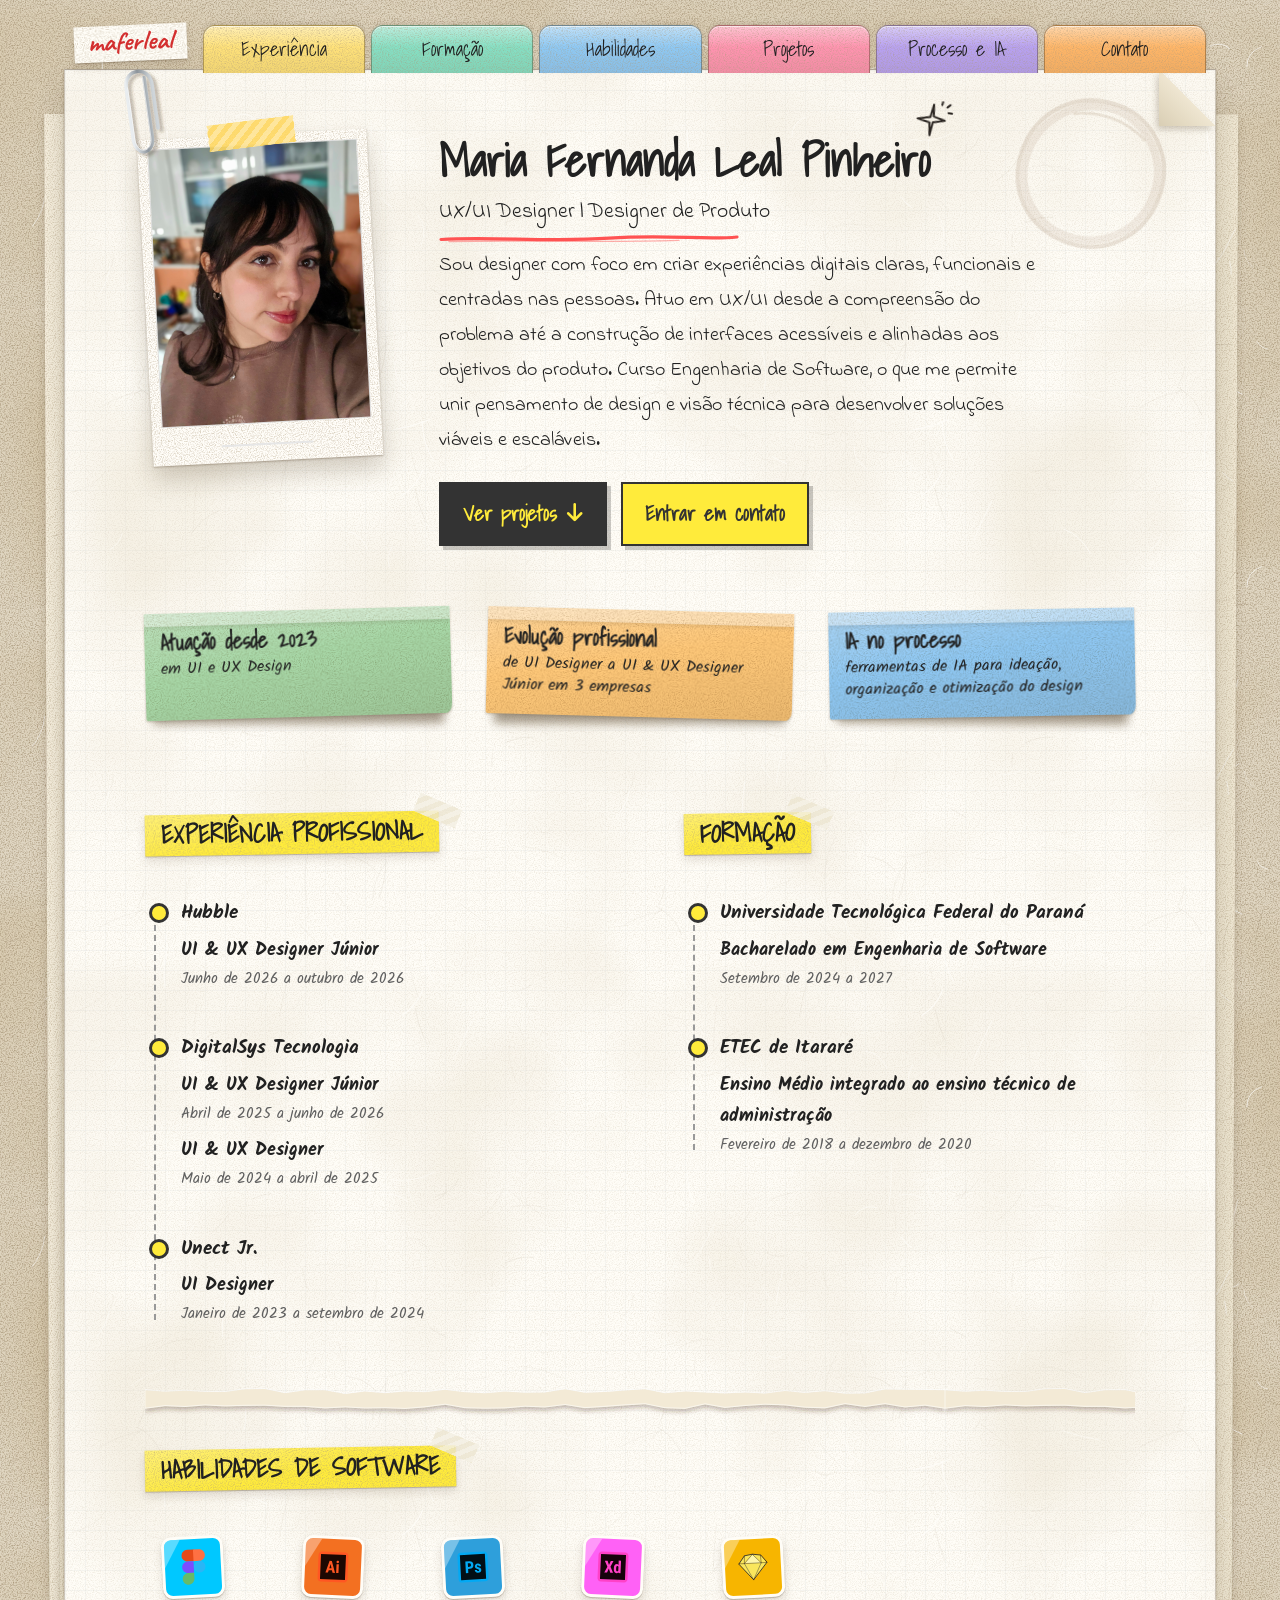
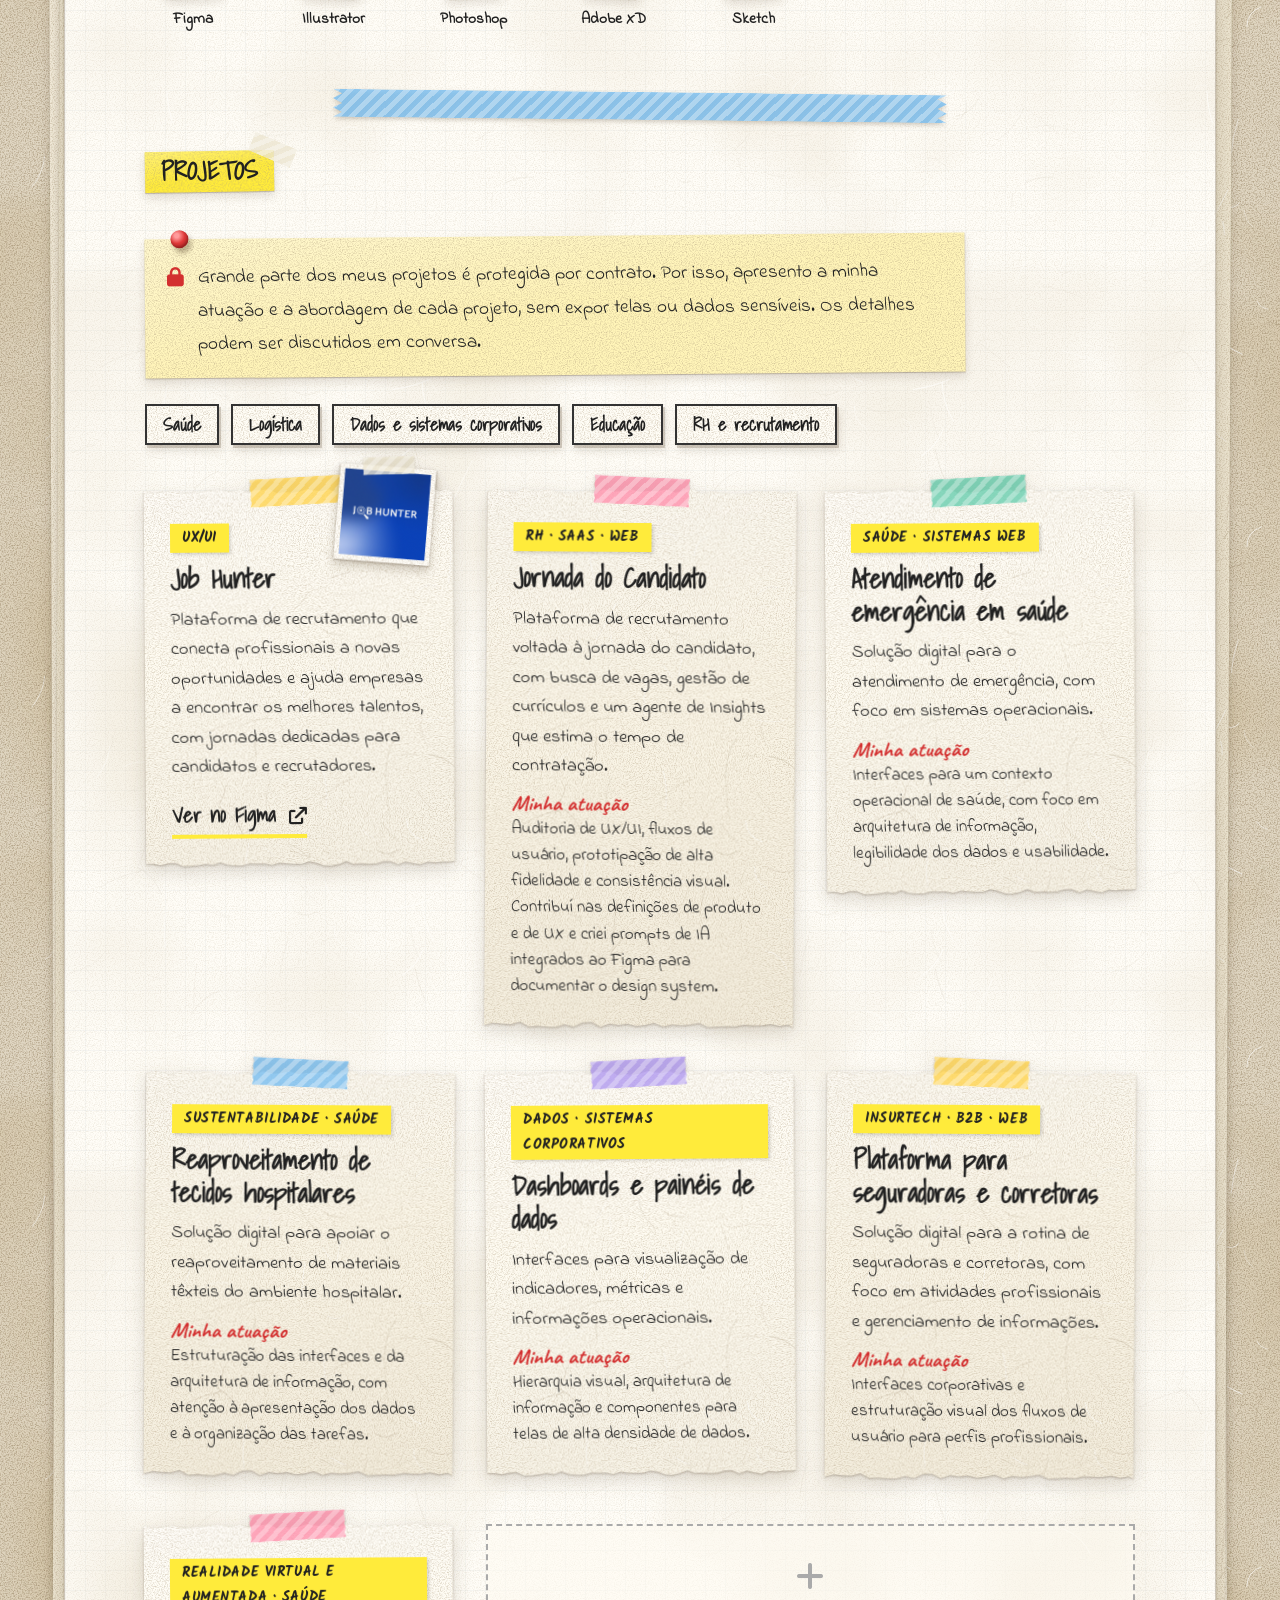
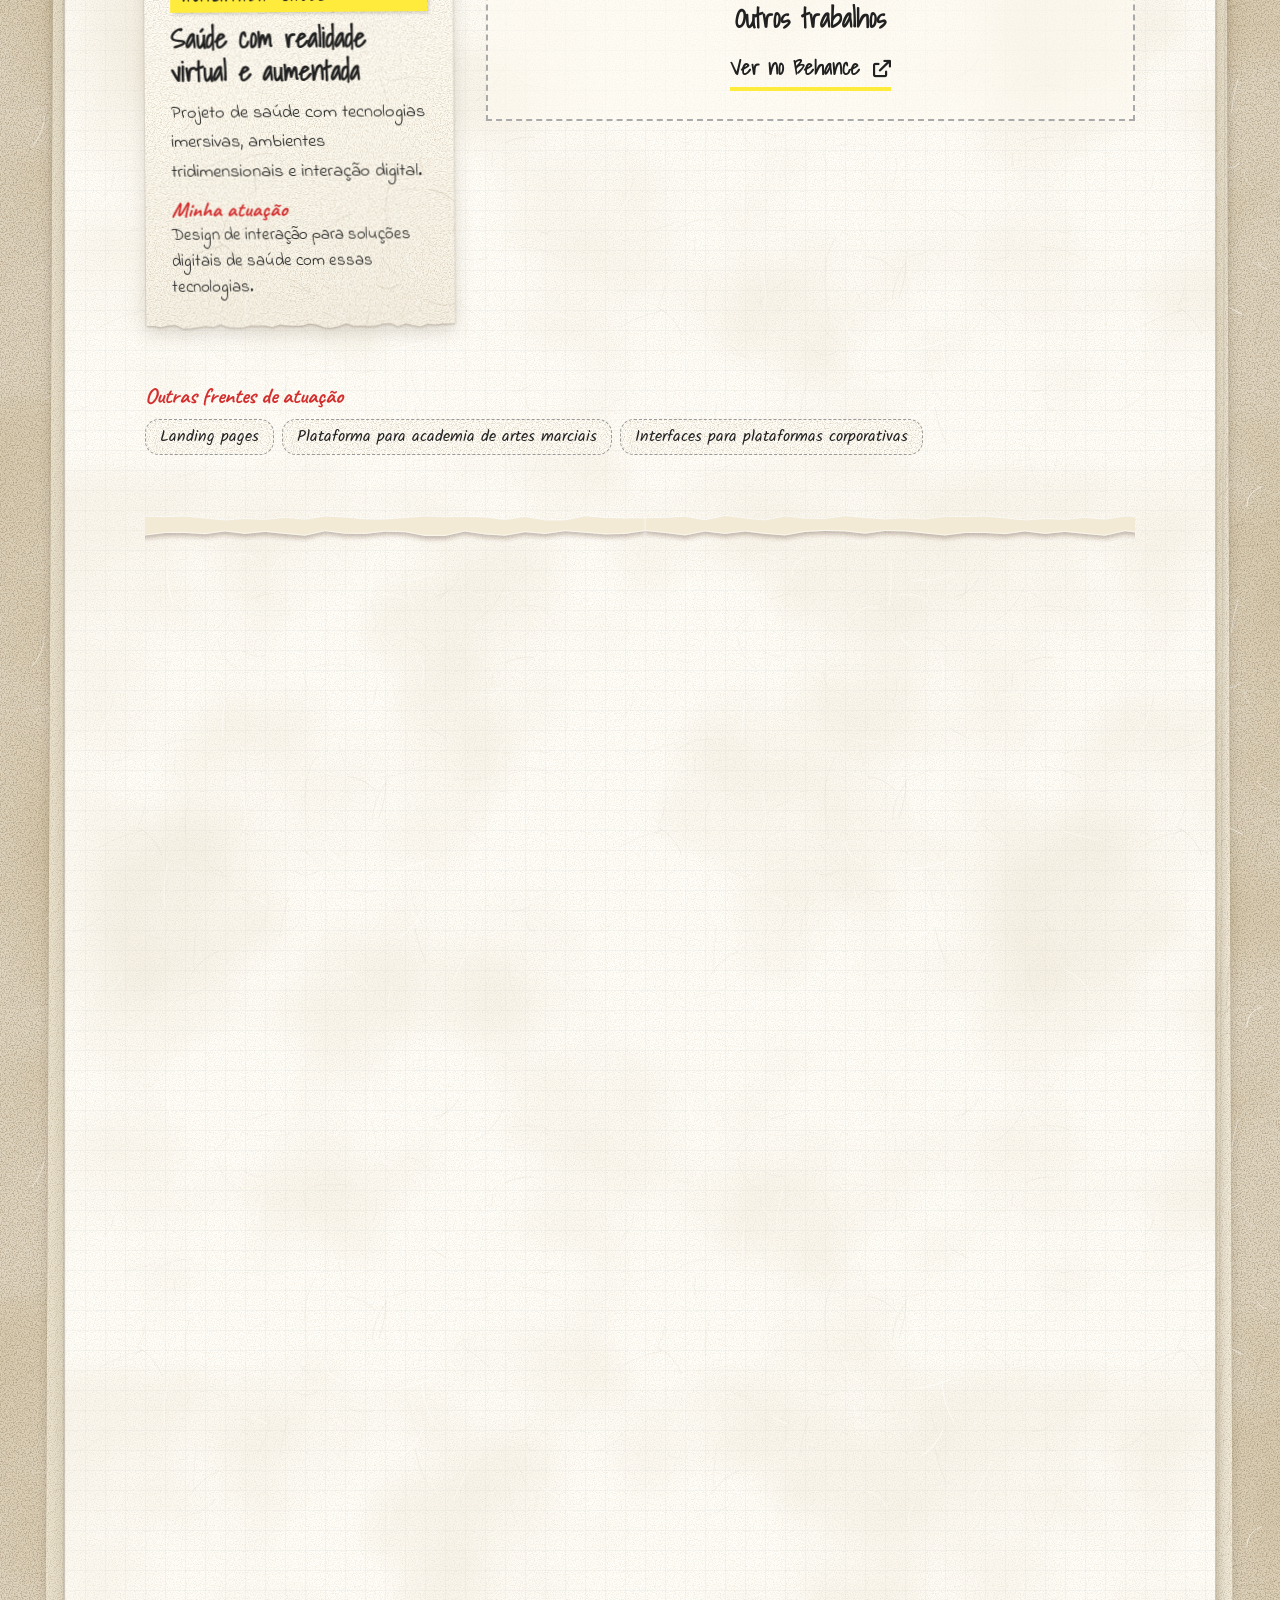
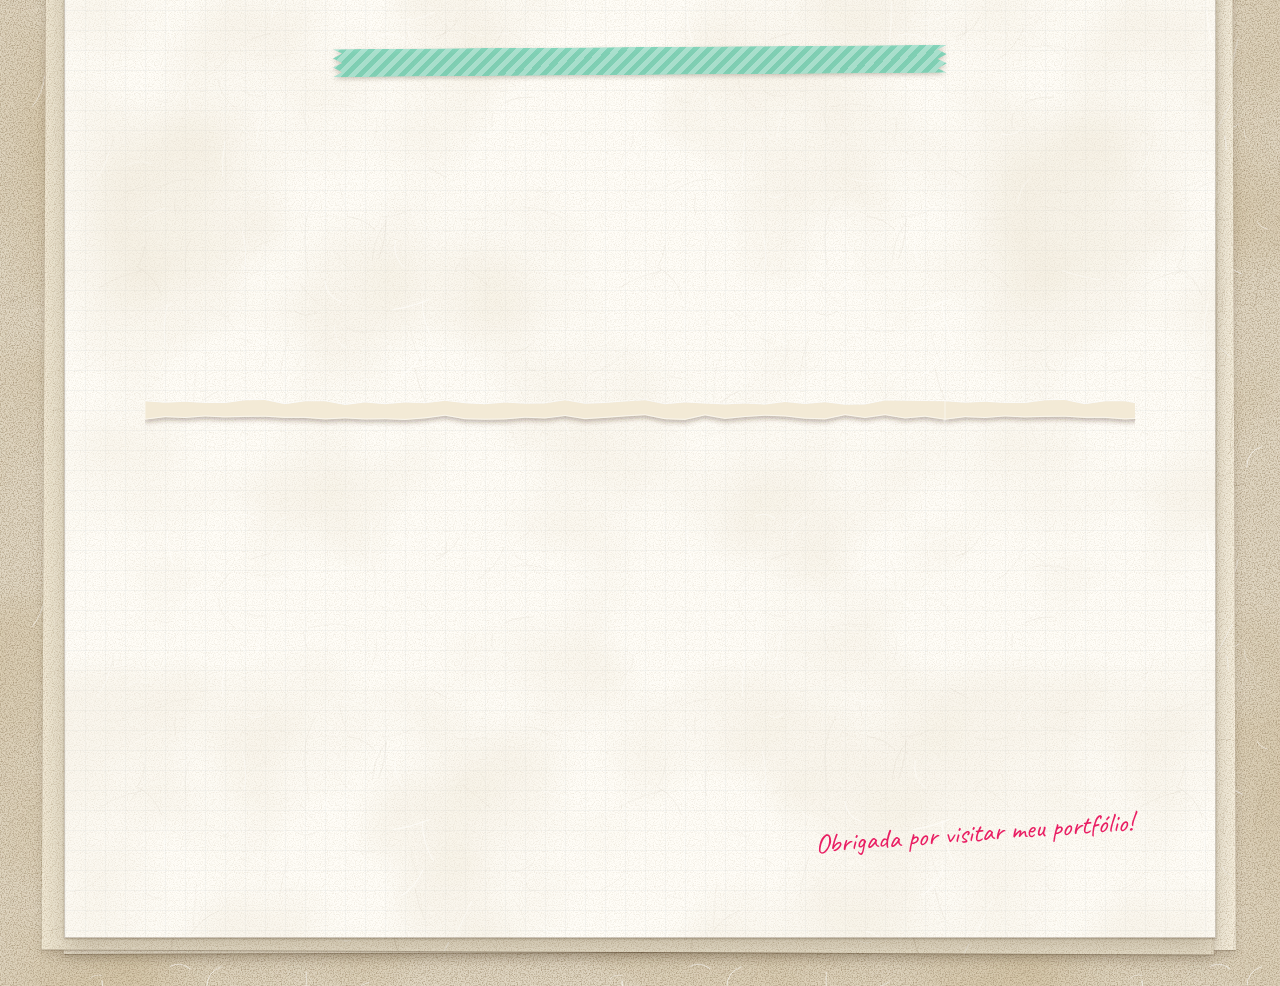
==== commit cfbdc906: "Clareia a folha, preenche a introdução do processo e adiciona a descrição do Job Hunter Co-Authored-" ====
--- a/index.html
+++ b/index.html
@@ -250,7 +250,11 @@
               </div>
               <span class="case-tag">UX/UI</span>
               <h3 class="case-title">Job Hunter</h3>
-              <p class="case-summary">Projeto de UX/UI publicado no Figma.</p>
+              <p class="case-summary">
+                Plataforma de recrutamento que conecta profissionais a novas
+                oportunidades e ajuda empresas a encontrar os melhores talentos,
+                com jornadas dedicadas para candidatos e recrutadores.
+              </p>
               <!-- Para completar, adicione aqui a sua atuação no Job Hunter -->
               <a
                 class="case-link"
--- a/css/styles.css
+++ b/css/styles.css
@@ -14,9 +14,9 @@
   --grid-color: rgba(98, 126, 150, 0.14);
 
   /* Papel, mesa e sombras quentes */
-  --paper: #fdf9ee;
-  --paper-dark: #f1e8d4;
-  --desk: #d3c7b0;
+  --paper: #fffdf7;
+  --paper-dark: #f6efde;
+  --desk: #e0d6c2;
   --shadow-soft: 0 1px 1px rgba(70, 50, 25, 0.28), 0 5px 10px rgba(70, 50, 25, 0.14);
   --shadow-lift: 0 1px 2px rgba(70, 50, 25, 0.32), 0 14px 24px rgba(70, 50, 25, 0.22);
   --paper-fx: var(--tex-fibers), var(--tex-grain);
@@ -148,7 +148,7 @@
 
 .container::after {
   transform: rotate(0.25deg);
-  background-color: #e9dfc8;
+  background-color: #f0e8d4;
 }
 
 /* ---------- Menu em abas de papel ---------- */
@@ -227,12 +227,13 @@
 .grid-paper {
   background-color: var(--paper);
   background-image:
+    linear-gradient(rgba(255, 253, 247, 0.6), rgba(255, 253, 247, 0.6)),
     var(--tex-fibers),
     var(--tex-grain),
     var(--tex-blotch),
     linear-gradient(var(--grid-color) 1px, transparent 1px),
     linear-gradient(90deg, var(--grid-color) 1px, transparent 1px);
-  background-size: 520px 520px, 300px 300px, 900px 900px, 20px 20px, 20px 20px;
+  background-size: auto, 520px 520px, 300px 300px, 900px 900px, 20px 20px, 20px 20px;
   border: 1px solid rgba(70, 50, 25, 0.25);
   border-top-color: rgba(70, 50, 25, 0.4);
   box-shadow: var(--shadow-lift);
@@ -1014,7 +1015,7 @@
 
 /* ---------- IA no processo de design ---------- */
 .bridge-intro {
-  max-width: 68ch;
+  max-width: none;
   font-size: 1.3rem;
   margin-bottom: 48px;
 }
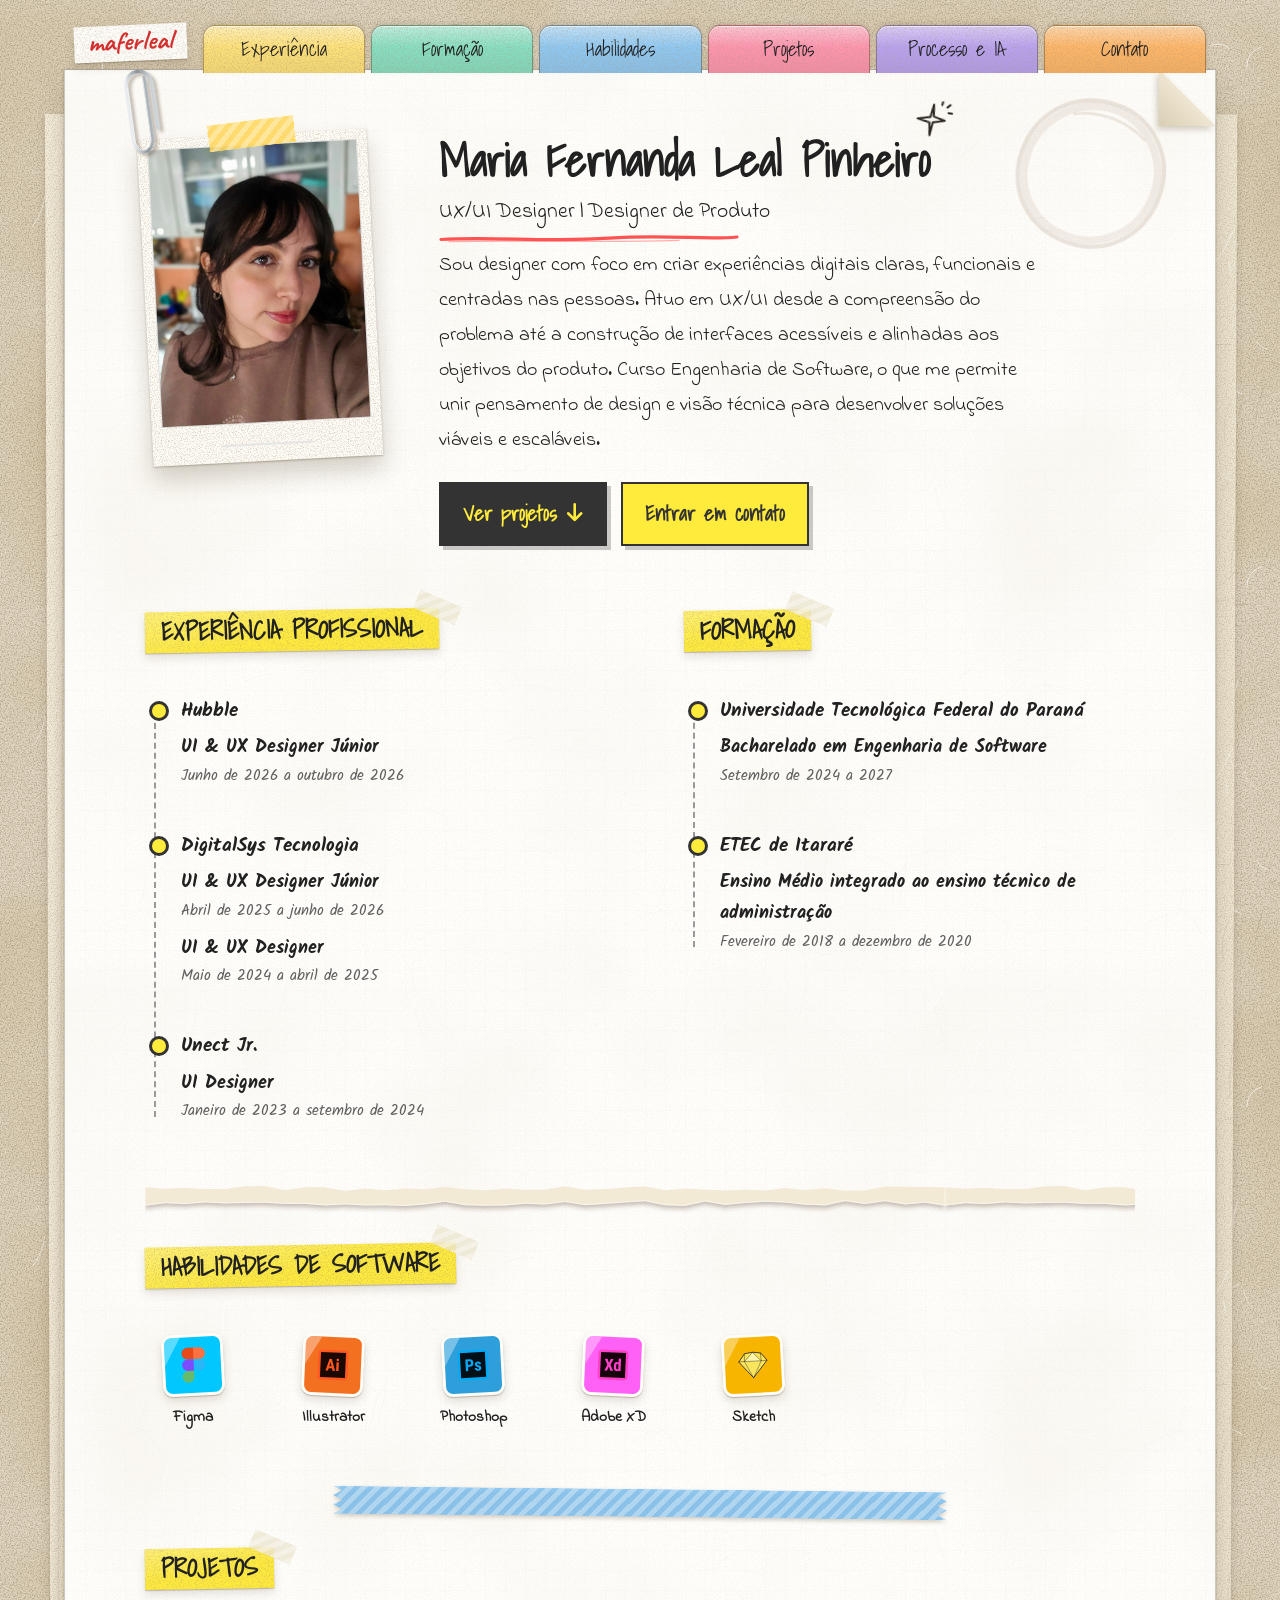
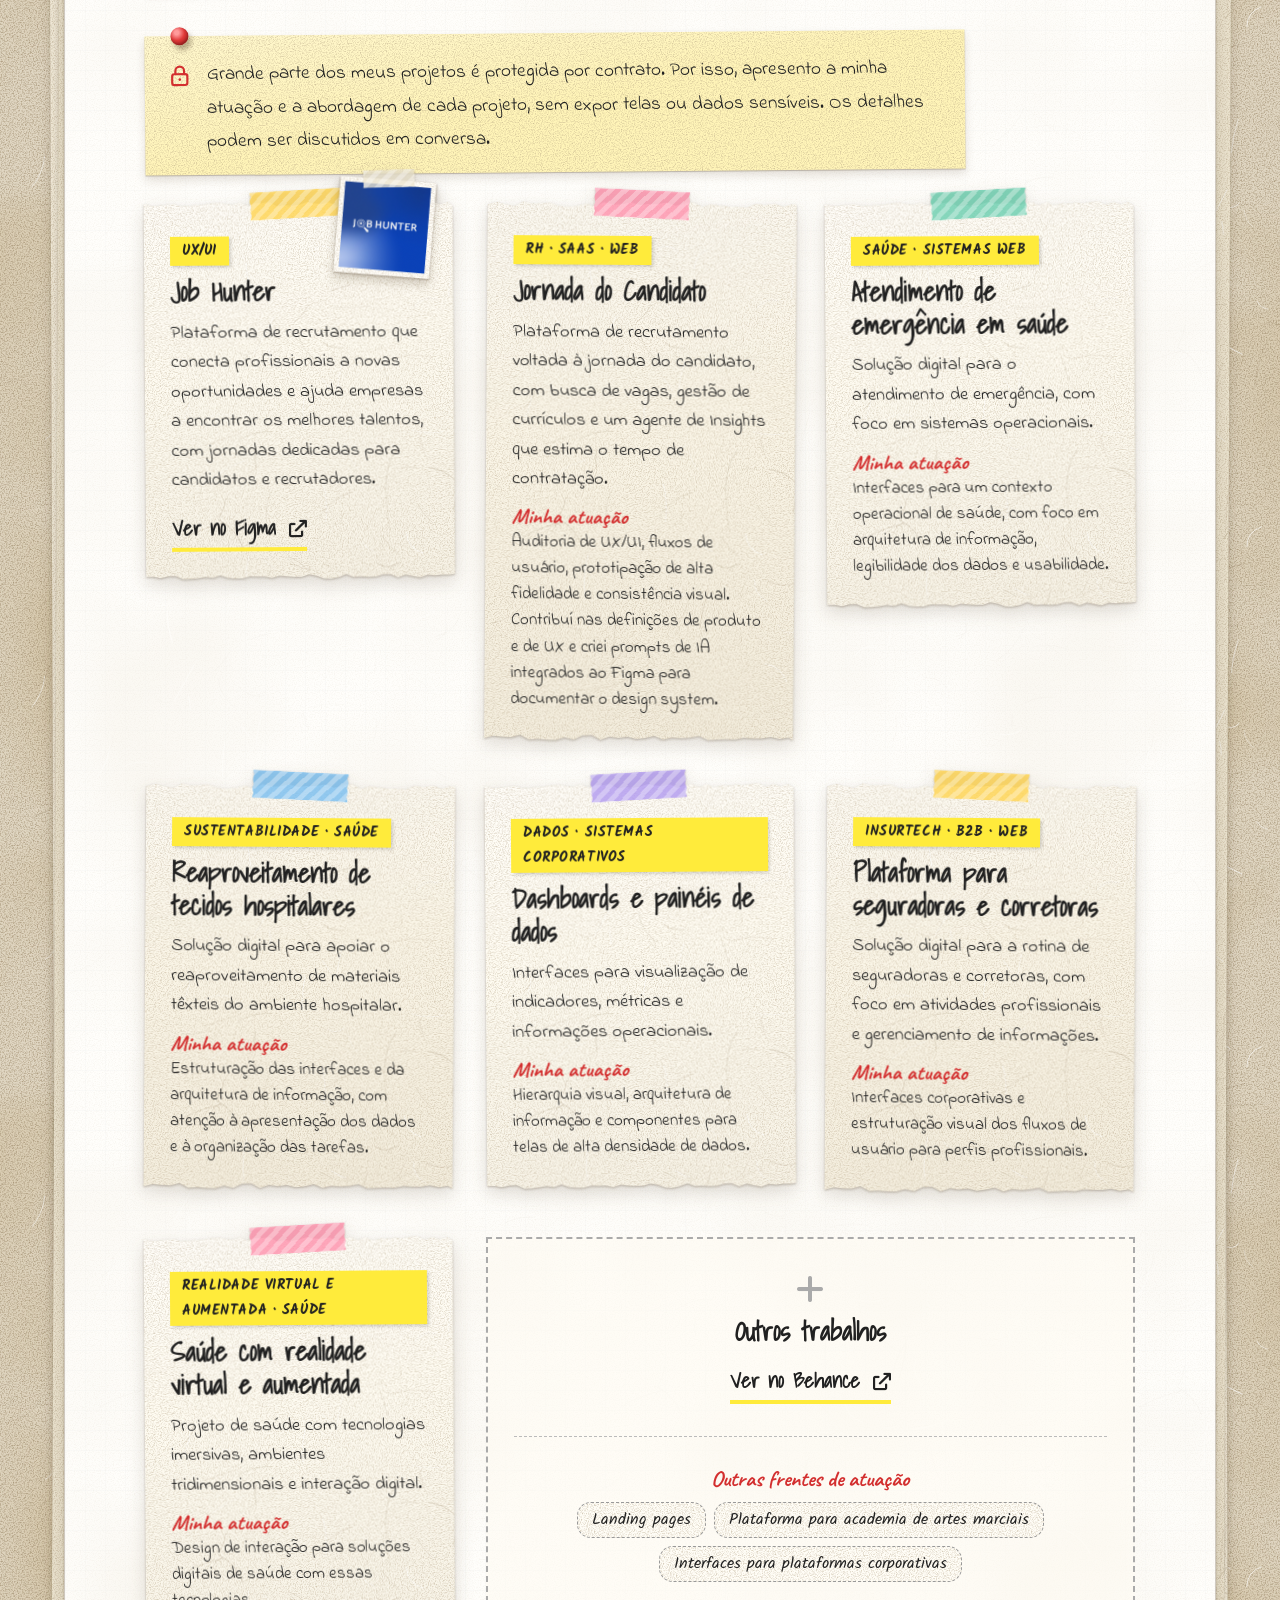
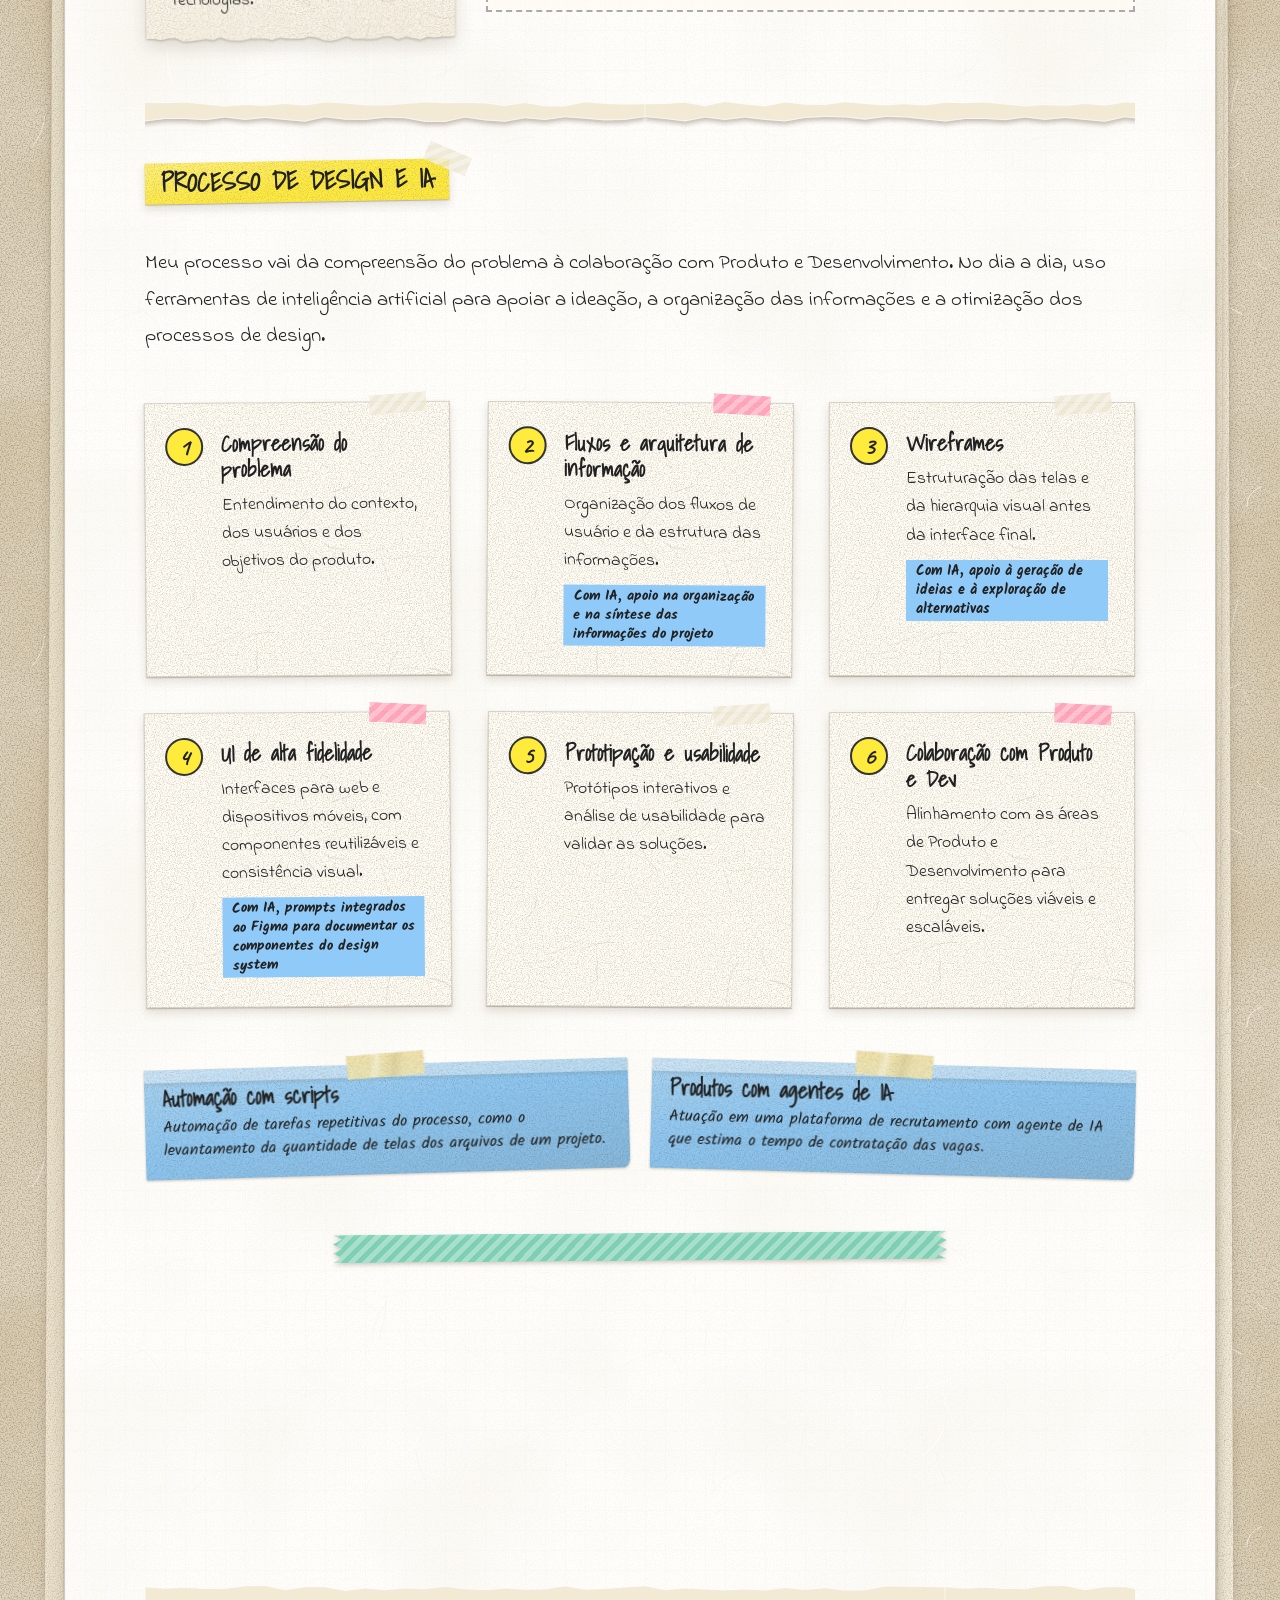
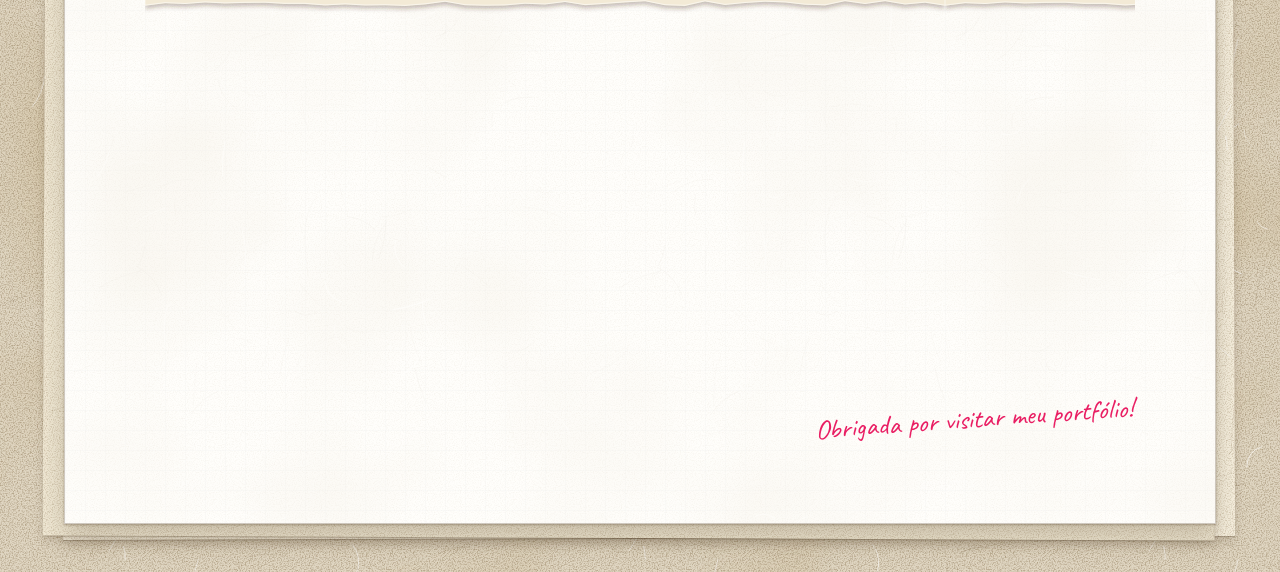
==== commit b2f90b1e: "Remove destaques e segmentos, move outras frentes para o card do Behance, folha mais branca e fita n" ====
--- a/index.html
+++ b/index.html
@@ -84,21 +84,6 @@
         </header>
 
         <!-- Destaques rápidos -->
-        <ul class="facts" aria-label="Destaques">
-          <li class="sticky-note green">
-            <strong>Atuação desde 2023</strong>
-            <span>em UI e UX Design</span>
-          </li>
-          <li class="sticky-note orange">
-            <strong>Evolução profissional</strong>
-            <span>de UI Designer a UI &amp; UX Designer Júnior em 3 empresas</span>
-          </li>
-          <li class="sticky-note blue">
-            <strong>IA no processo</strong>
-            <span>ferramentas de IA para ideação, organização e otimização do design</span>
-          </li>
-        </ul>
-
         <div class="two-col">
         <!-- Experiência -->
         <section class="section" id="experiencia">
@@ -226,7 +211,11 @@
           </h2>
 
           <p class="nda-note">
-            <i class="fas fa-lock" aria-hidden="true"></i>
+            <svg class="nda-lock" viewBox="0 0 24 24" width="26" height="26" fill="none" stroke="currentColor" stroke-width="2" stroke-linecap="round" stroke-linejoin="round" aria-hidden="true">
+              <rect x="5" y="11" width="14" height="10" rx="2" />
+              <path d="M8 11V8a4 4 0 0 1 8 0v3" />
+              <circle cx="12" cy="16" r="1.2" fill="currentColor" stroke="none" />
+            </svg>
             <span>
               Grande parte dos meus projetos é protegida por contrato. Por isso,
               apresento a minha atuação e a abordagem de cada projeto, sem expor
@@ -234,14 +223,6 @@
               conversa.
             </span>
           </p>
-
-          <ul class="area-tags" aria-label="Segmentos de atuação">
-            <li>Saúde</li>
-            <li>Logística</li>
-            <li>Dados e sistemas corporativos</li>
-            <li>Educação</li>
-            <li>RH e recrutamento</li>
-          </ul>
 
           <div class="cases">
             <article class="case-card">
@@ -366,16 +347,15 @@
               >
                 Ver no Behance <i class="fas fa-arrow-up-right-from-square" aria-hidden="true"></i>
               </a>
-            </article>
-          </div>
-
-          <div class="also">
-            <p class="case-label">Outras frentes de atuação</p>
-            <ul class="chips" aria-label="Outras frentes de atuação">
-              <li>Landing pages</li>
-              <li>Plataforma para academia de artes marciais</li>
-              <li>Interfaces para plataformas corporativas</li>
-            </ul>
+              <div class="also">
+                <p class="case-label">Outras frentes de atuação</p>
+                <ul class="chips" aria-label="Outras frentes de atuação">
+                  <li>Landing pages</li>
+                  <li>Plataforma para academia de artes marciais</li>
+                  <li>Interfaces para plataformas corporativas</li>
+                </ul>
+              </div>
+            </article>
           </div>
         </section>
 
--- a/css/styles.css
+++ b/css/styles.css
@@ -14,7 +14,7 @@
   --grid-color: rgba(98, 126, 150, 0.14);
 
   /* Papel, mesa e sombras quentes */
-  --paper: #fffdf7;
+  --paper: #fffefb;
   --paper-dark: #f6efde;
   --desk: #e0d6c2;
   --shadow-soft: 0 1px 1px rgba(70, 50, 25, 0.28), 0 5px 10px rgba(70, 50, 25, 0.14);
@@ -227,7 +227,7 @@
 .grid-paper {
   background-color: var(--paper);
   background-image:
-    linear-gradient(rgba(255, 253, 247, 0.6), rgba(255, 253, 247, 0.6)),
+    linear-gradient(rgba(255, 254, 251, 0.82), rgba(255, 254, 251, 0.82)),
     var(--tex-fibers),
     var(--tex-grain),
     var(--tex-blotch),
@@ -508,21 +508,26 @@
   border-radius: 1px 1px 6px 2px / 1px 1px 10px 2px;
 }
 
-/* Sombra da pontinha levantada */
+/* Fita crepe no topo, como no papel de referência */
 .sticky-note::after {
   content: '';
   position: absolute;
-  z-index: -2;
-  left: 8px;
-  right: 8px;
-  bottom: 6px;
-  height: 40%;
-  box-shadow: 0 12px 10px rgba(70, 50, 25, 0.42);
-  transform: rotate(1.4deg);
+  z-index: 2;
+  top: -11px;
+  left: 50%;
+  width: 78px;
+  height: 24px;
+  margin-left: -39px;
+  background-color: rgba(244, 231, 170, 0.86);
+  background-image:
+    linear-gradient(100deg, rgba(255, 255, 255, 0) 30%, rgba(255, 255, 255, 0.35) 38%, rgba(255, 255, 255, 0) 46%, rgba(120, 100, 40, 0.12) 62%, rgba(255, 255, 255, 0) 72%),
+    var(--tex-grain);
+  clip-path: var(--tape-ends);
+  transform: rotate(-3deg);
 }
 
 .sticky-note:nth-child(even)::after {
-  transform: rotate(-1.4deg);
+  transform: rotate(2.5deg);
 }
 
 .sticky-note:nth-child(3n) {
@@ -626,8 +631,9 @@
   box-shadow: 3px 5px 5px rgba(70, 50, 25, 0.35), inset -1px -2px 3px rgba(0, 0, 0, 0.25);
 }
 
-.nda-note i {
-  margin-top: 6px;
+.nda-note .nda-lock {
+  flex: none;
+  margin-top: 4px;
   color: var(--accent-dark);
 }
 
@@ -734,7 +740,14 @@
 }
 
 .also {
-  margin-top: 48px;
+  width: 100%;
+  margin-top: 22px;
+  padding-top: 18px;
+  border-top: 1.5px dashed #bbb;
+}
+
+.also .chips {
+  justify-content: center;
 }
 
 .more-link {
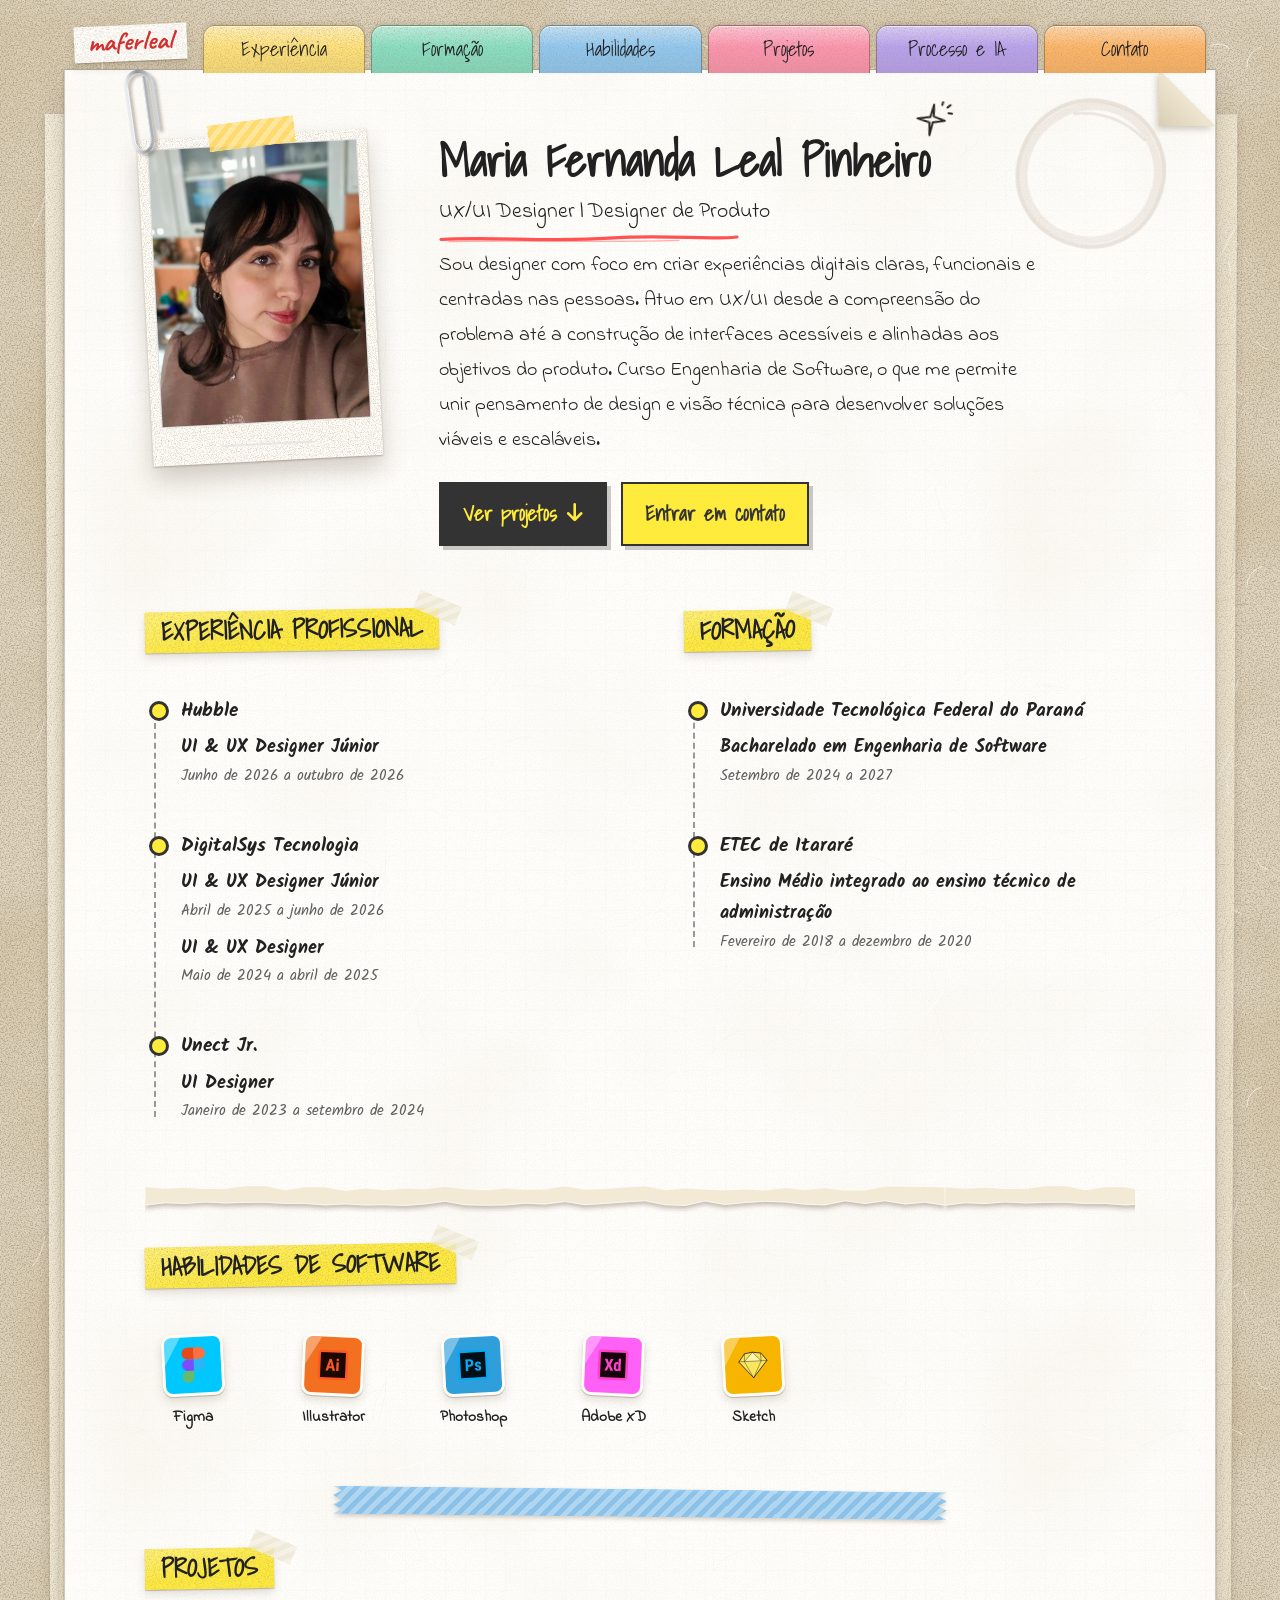
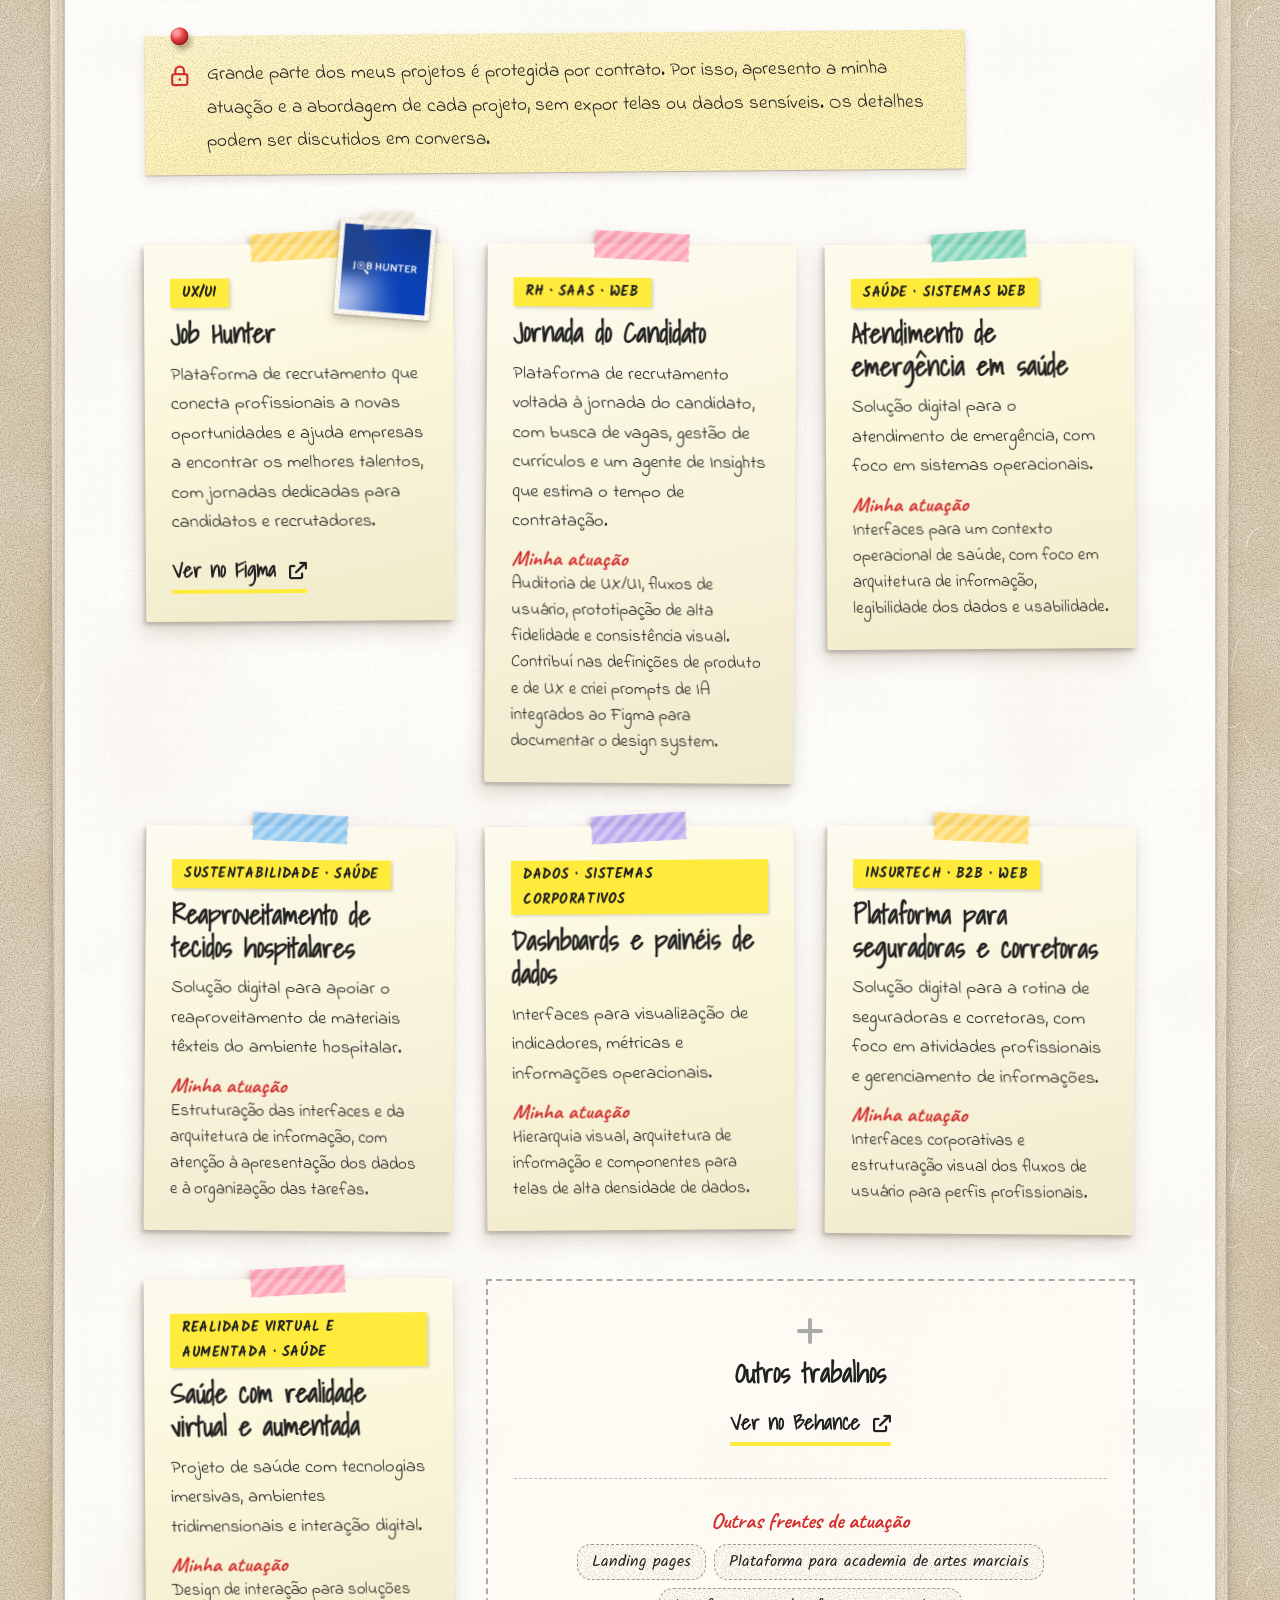
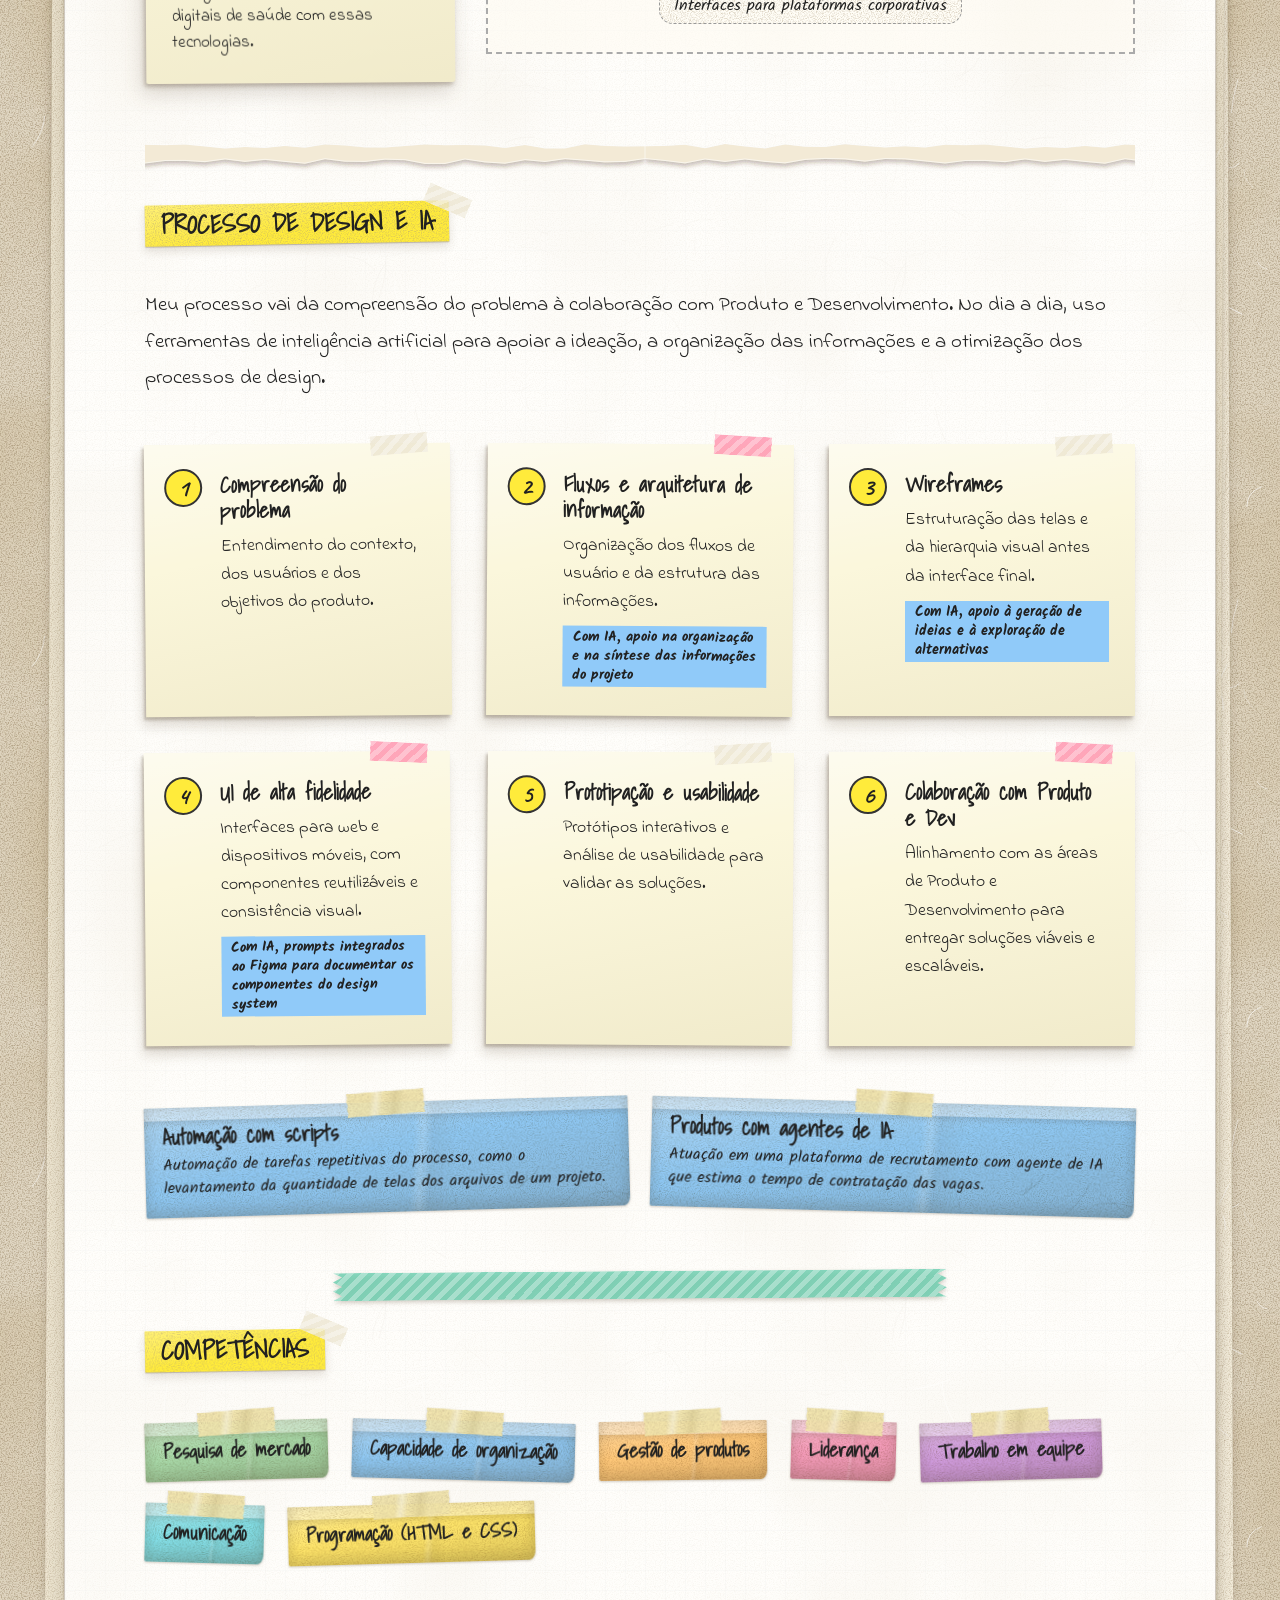
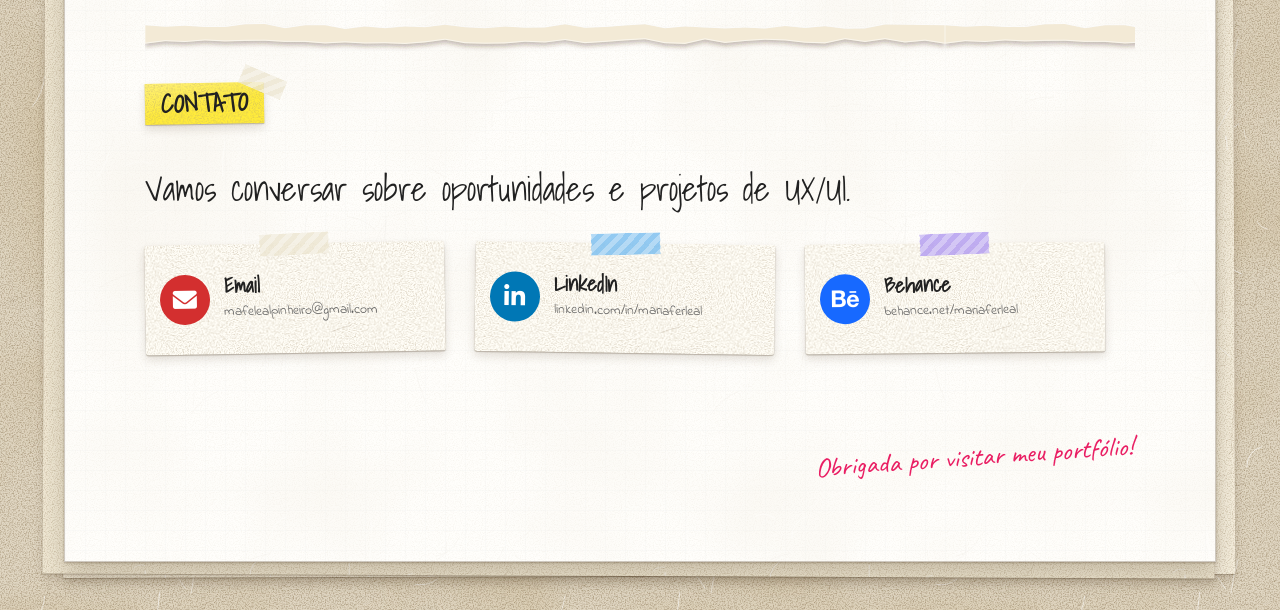
==== commit 9c0852a1: "Adiciona contador de visitas GoatCounter Co-Authored-By: Claude Sonnet 5.5 <noreply@anthropic.com> C" ====
--- a/index.html
+++ b/index.html
@@ -513,5 +513,10 @@
     </div>
 
     <script src="js/animations.js"></script>
+    <script
+      data-goatcounter="https://mariaferleal.goatcounter.com/count"
+      async
+      src="//gc.zgo.at/count.js"
+    ></script>
   </body>
 </html>
--- a/css/styles.css
+++ b/css/styles.css
@@ -500,11 +500,14 @@
   z-index: -1;
   background-color: var(--note);
   background-image:
+    var(--tex-fibers),
     var(--tex-grain),
     linear-gradient(180deg, rgba(255, 255, 255, 0.4) 0, rgba(255, 255, 255, 0.4) 13px, rgba(255, 255, 255, 0) 13px),
-    linear-gradient(180deg, rgba(70, 50, 25, 0) 12px, rgba(70, 50, 25, 0.1) 13px, rgba(70, 50, 25, 0) 18px),
-    linear-gradient(170deg, rgba(255, 255, 255, 0.24), rgba(255, 255, 255, 0) 45%, rgba(70, 50, 25, 0.1));
-  background-blend-mode: multiply, normal, normal, normal;
+    linear-gradient(180deg, rgba(70, 50, 25, 0) 12px, rgba(70, 50, 25, 0.12) 13px, rgba(70, 50, 25, 0) 20px),
+    linear-gradient(95deg, rgba(255, 255, 255, 0) 55%, rgba(255, 255, 255, 0.14) 57%, rgba(70, 50, 25, 0.05) 59%, rgba(255, 255, 255, 0) 64%),
+    linear-gradient(170deg, rgba(255, 255, 255, 0.28), rgba(255, 255, 255, 0) 45%, rgba(70, 50, 25, 0.14));
+  background-blend-mode: multiply, multiply, normal, normal, normal, normal;
+  box-shadow: inset 0 0 14px rgba(70, 50, 25, 0.16), inset 0 -10px 12px rgba(70, 50, 25, 0.08);
   border-radius: 1px 1px 6px 2px / 1px 1px 10px 2px;
 }
 
@@ -612,7 +615,7 @@
   background-color: #fff4b8;
   background-image: var(--tex-grain), linear-gradient(170deg, rgba(255, 255, 255, 0.3), rgba(255, 255, 255, 0) 50%);
   padding: 22px 22px 16px;
-  margin-bottom: 30px;
+  margin-bottom: 72px;
   box-shadow: var(--shadow-soft);
   max-width: 820px;
   transform: rotate(-0.5deg);
@@ -651,7 +654,7 @@
   gap: 10px;
   padding: 34px 26px 28px;
   background: none;
-  filter: drop-shadow(0 1px 1px rgba(70, 50, 25, 0.3)) drop-shadow(0 7px 9px rgba(70, 50, 25, 0.16));
+  filter: drop-shadow(-2px 3px 2px rgba(70, 50, 25, 0.28)) drop-shadow(-3px 9px 10px rgba(70, 50, 25, 0.18));
   transform: rotate(-0.4deg);
   transition: transform 0.3s ease, filter 0.3s ease;
 }
@@ -660,20 +663,20 @@
   transform: rotate(0.4deg);
 }
 
-/* Pedaço de papel com borda rasgada */
+/* Papel liso e fosco, como um post-it de verdade */
 .case-card::after {
   content: '';
   position: absolute;
   inset: 0;
   z-index: -1;
-  background-color: #fffcf2;
-  background-image: var(--tex-grain), var(--tex-fibers), linear-gradient(172deg, rgba(255, 255, 255, 0.5), rgba(255, 255, 255, 0) 40%, rgba(120, 90, 40, 0.06));
-  clip-path: var(--torn-a);
+  background-color: #fbf7dc;
+  background-image:
+    linear-gradient(168deg, rgba(255, 255, 255, 0.55) 0%, rgba(255, 255, 255, 0) 38%, rgba(150, 125, 50, 0.1) 100%);
+  border-radius: 1px 1px 3px 2px;
 }
 
 .case-card:nth-child(even)::after {
-  background-color: #fbf6e8;
-  clip-path: var(--torn-b);
+  background-color: #faf6df;
 }
 
 .case-card-empty {
@@ -950,10 +953,11 @@
 
 .step {
   position: relative;
-  background-color: #fffdf6;
-  background-image: var(--tex-grain), var(--tex-fibers);
-  border: 1px solid rgba(70, 50, 25, 0.18);
-  box-shadow: var(--shadow-soft);
+  background-color: #fbf7dc;
+  background-image:
+    linear-gradient(168deg, rgba(255, 255, 255, 0.55) 0%, rgba(255, 255, 255, 0) 38%, rgba(150, 125, 50, 0.1) 100%);
+  border: 0;
+  box-shadow: -2px 3px 3px rgba(70, 50, 25, 0.26), -3px 9px 12px rgba(70, 50, 25, 0.16);
   padding: 28px 26px 26px 76px;
   transform: rotate(var(--tilt, 0deg));
   transition: transform 0.25s ease, box-shadow 0.25s ease;
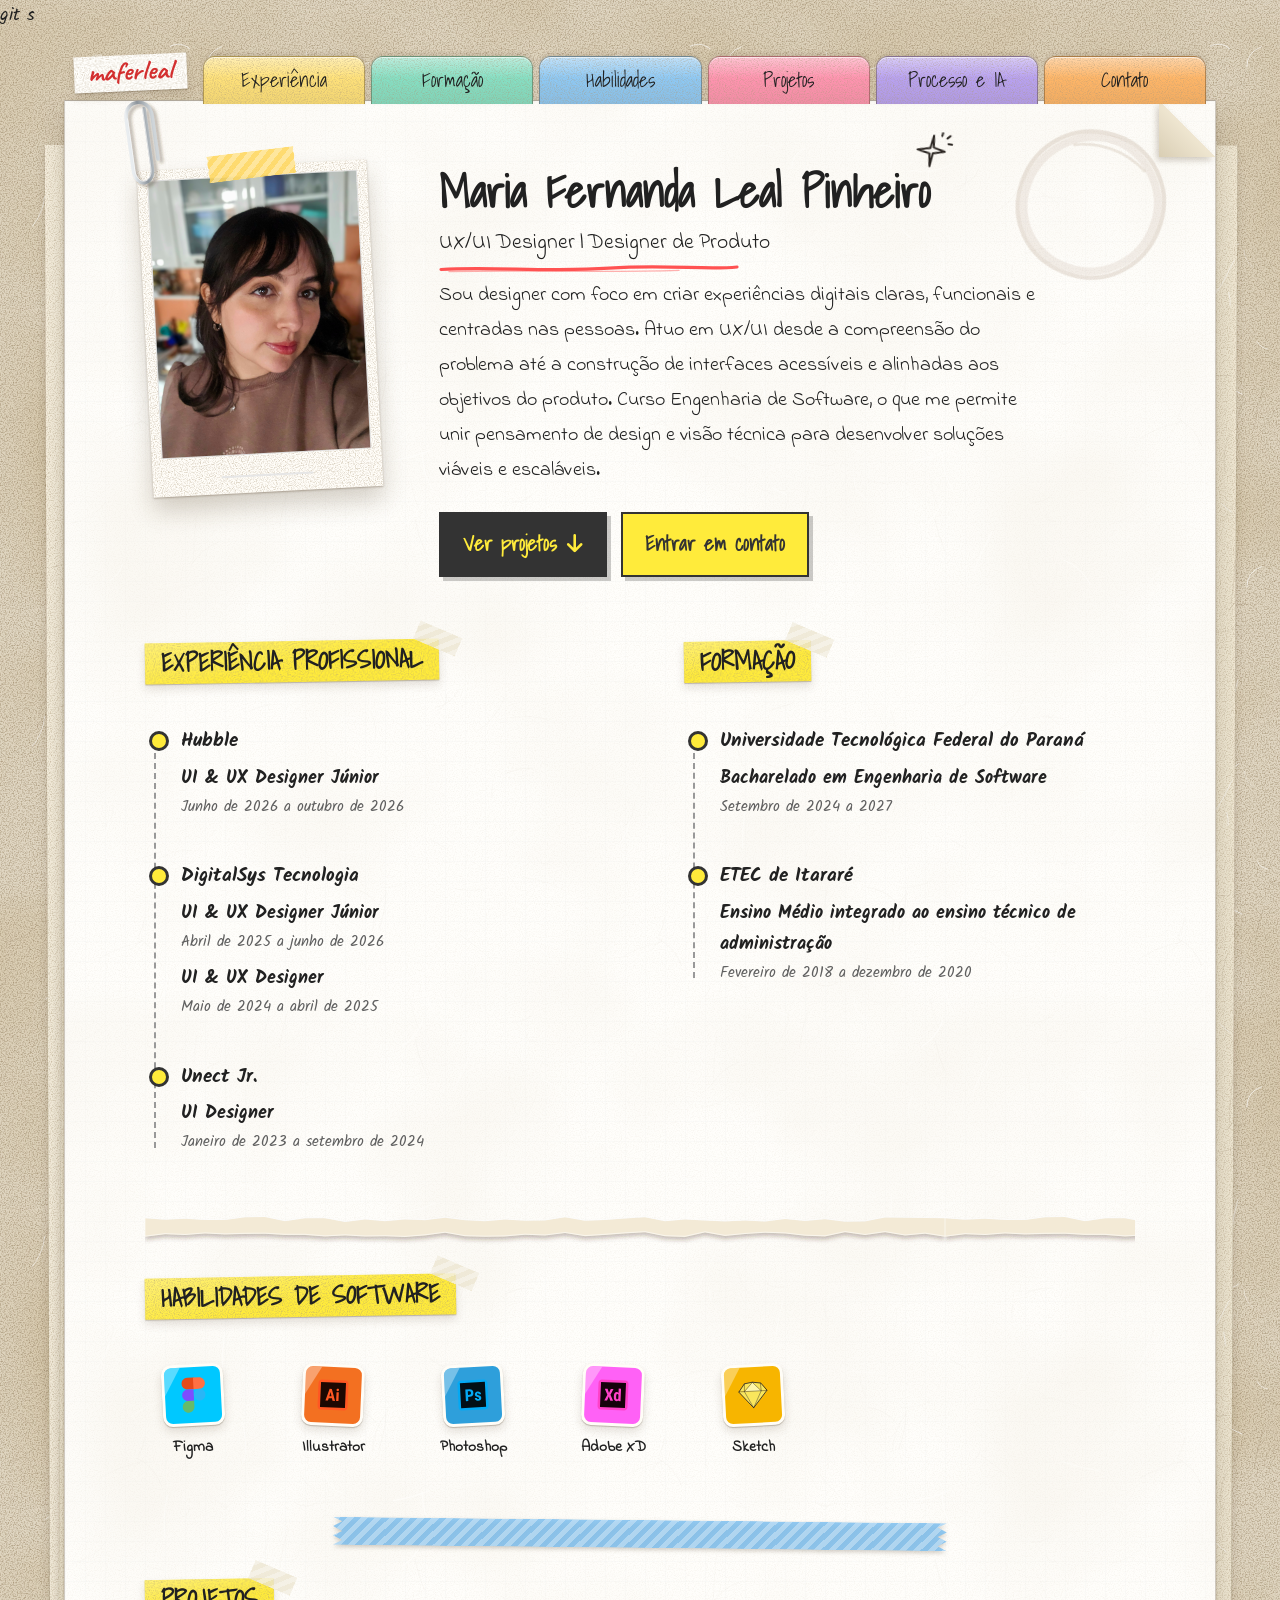
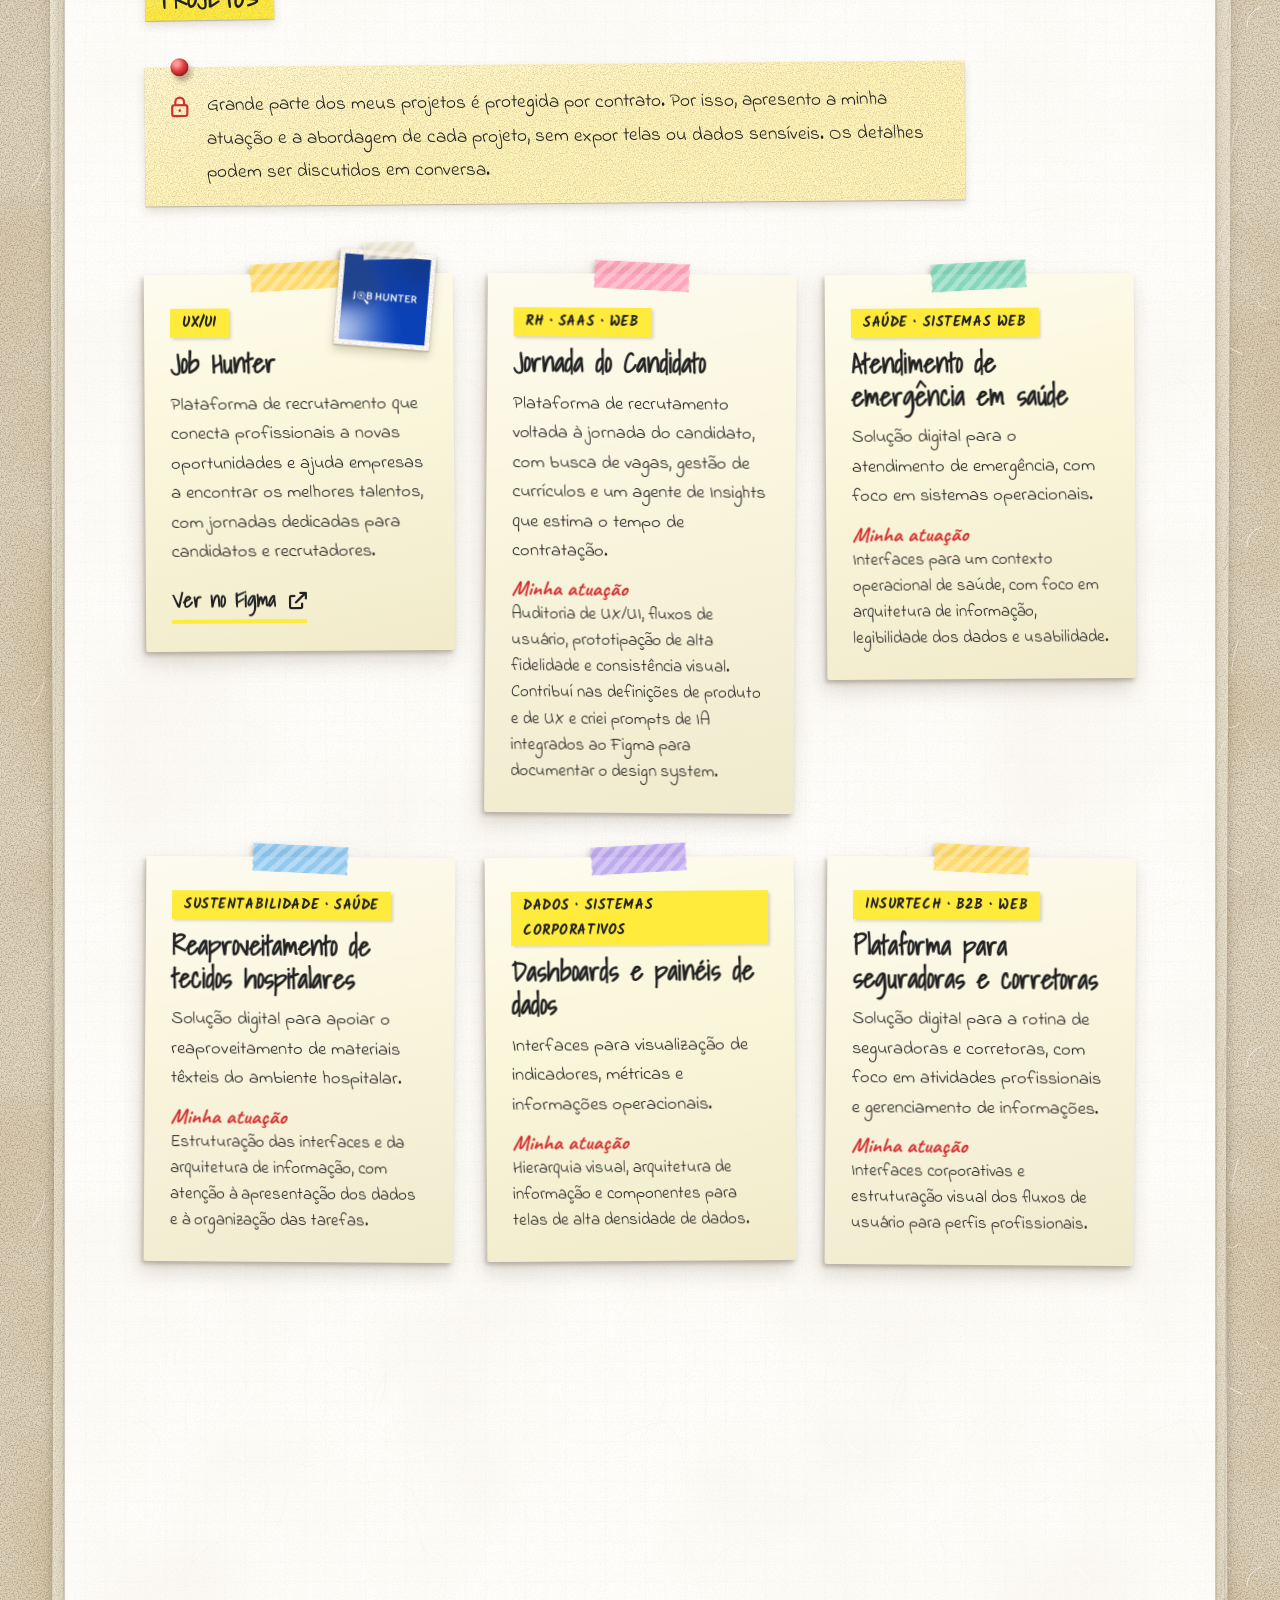
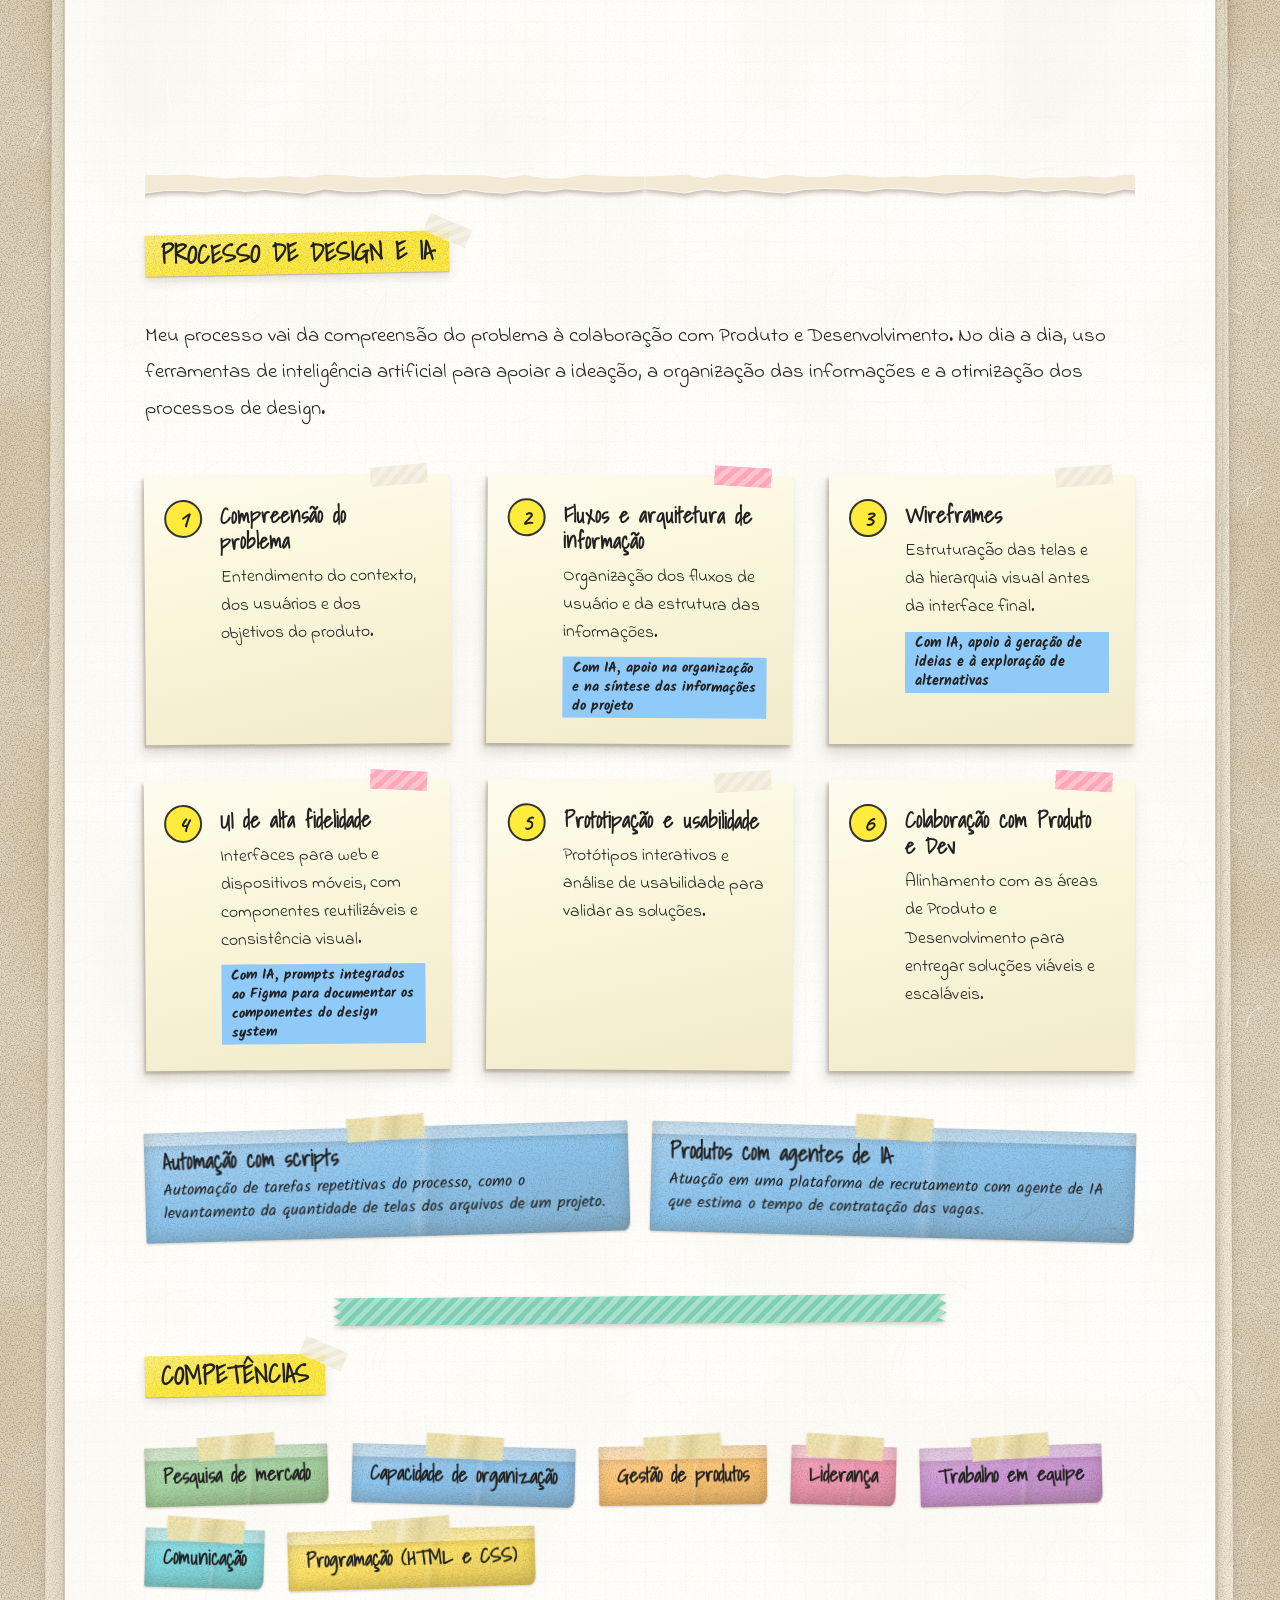
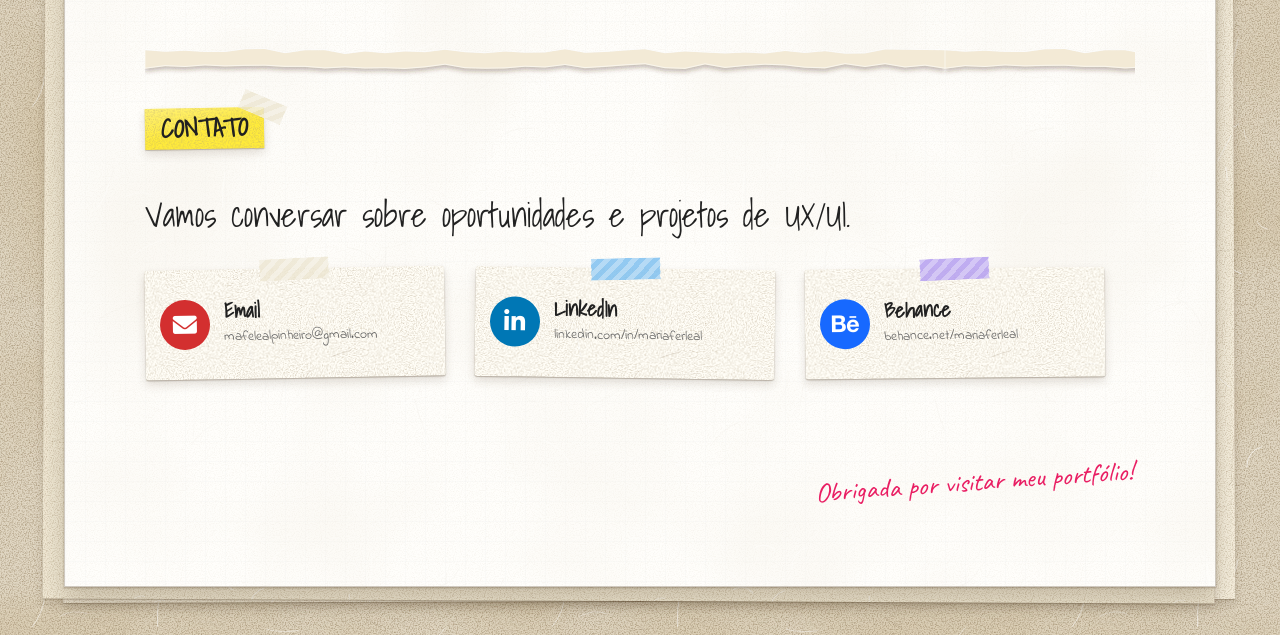
==== commit 0ae5da01: "add counter" ====
--- a/index.html
+++ b/index.html
@@ -1,4 +1,4 @@
-<!doctype html>
+git s<!doctype html>
 <html lang="pt-BR">
   <head>
     <meta charset="UTF-8" />
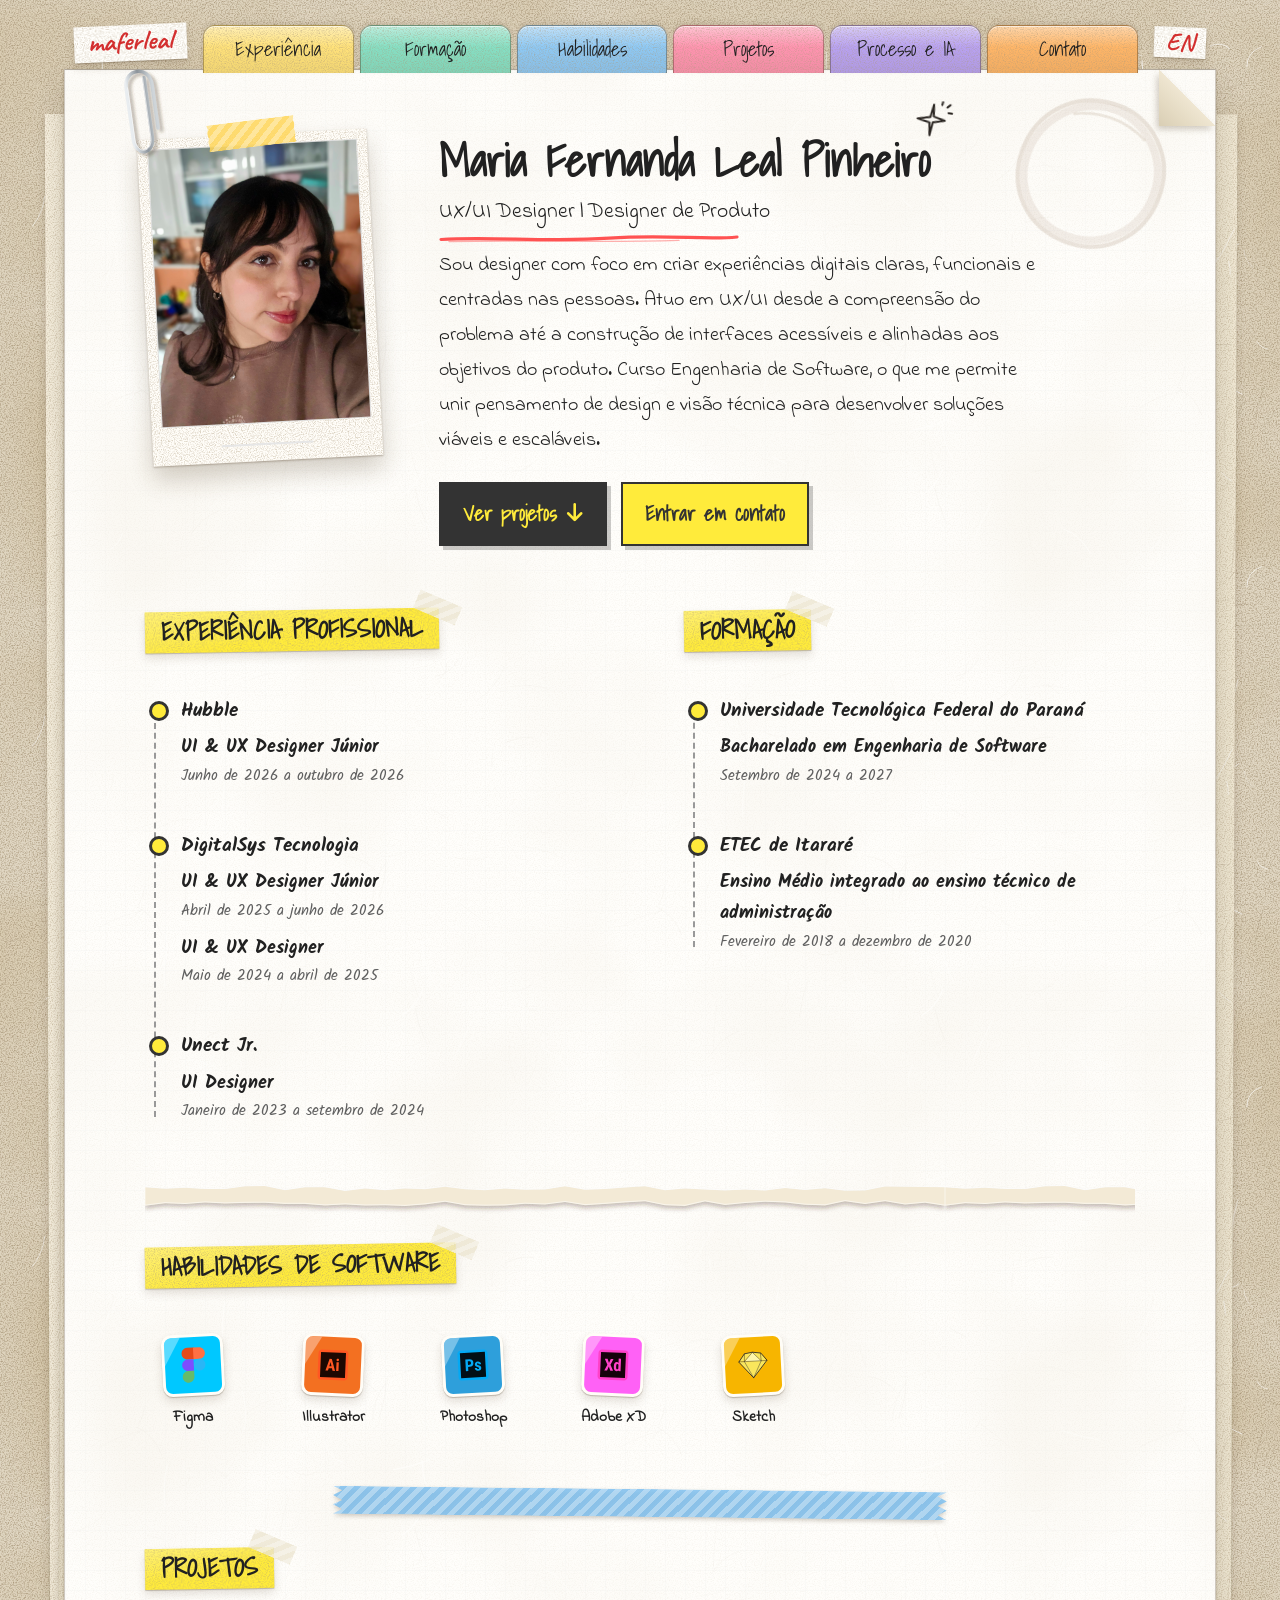
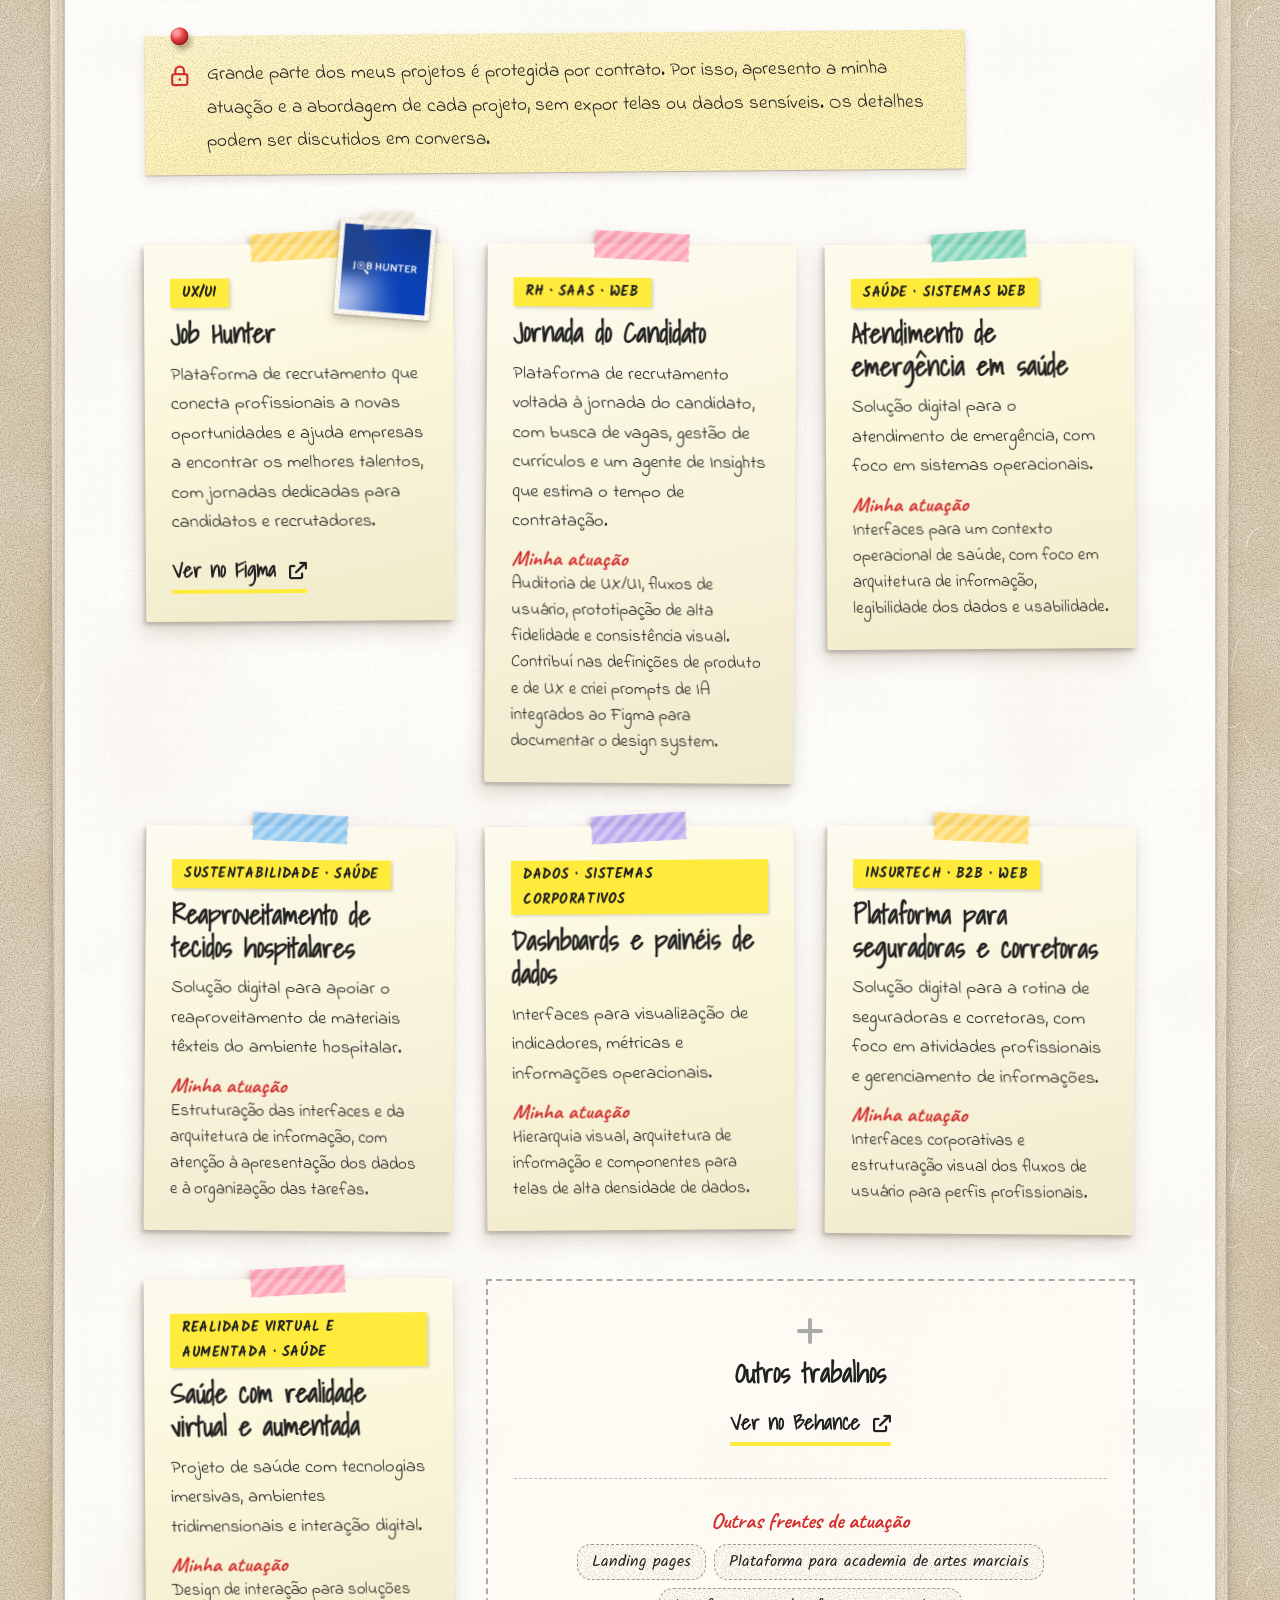
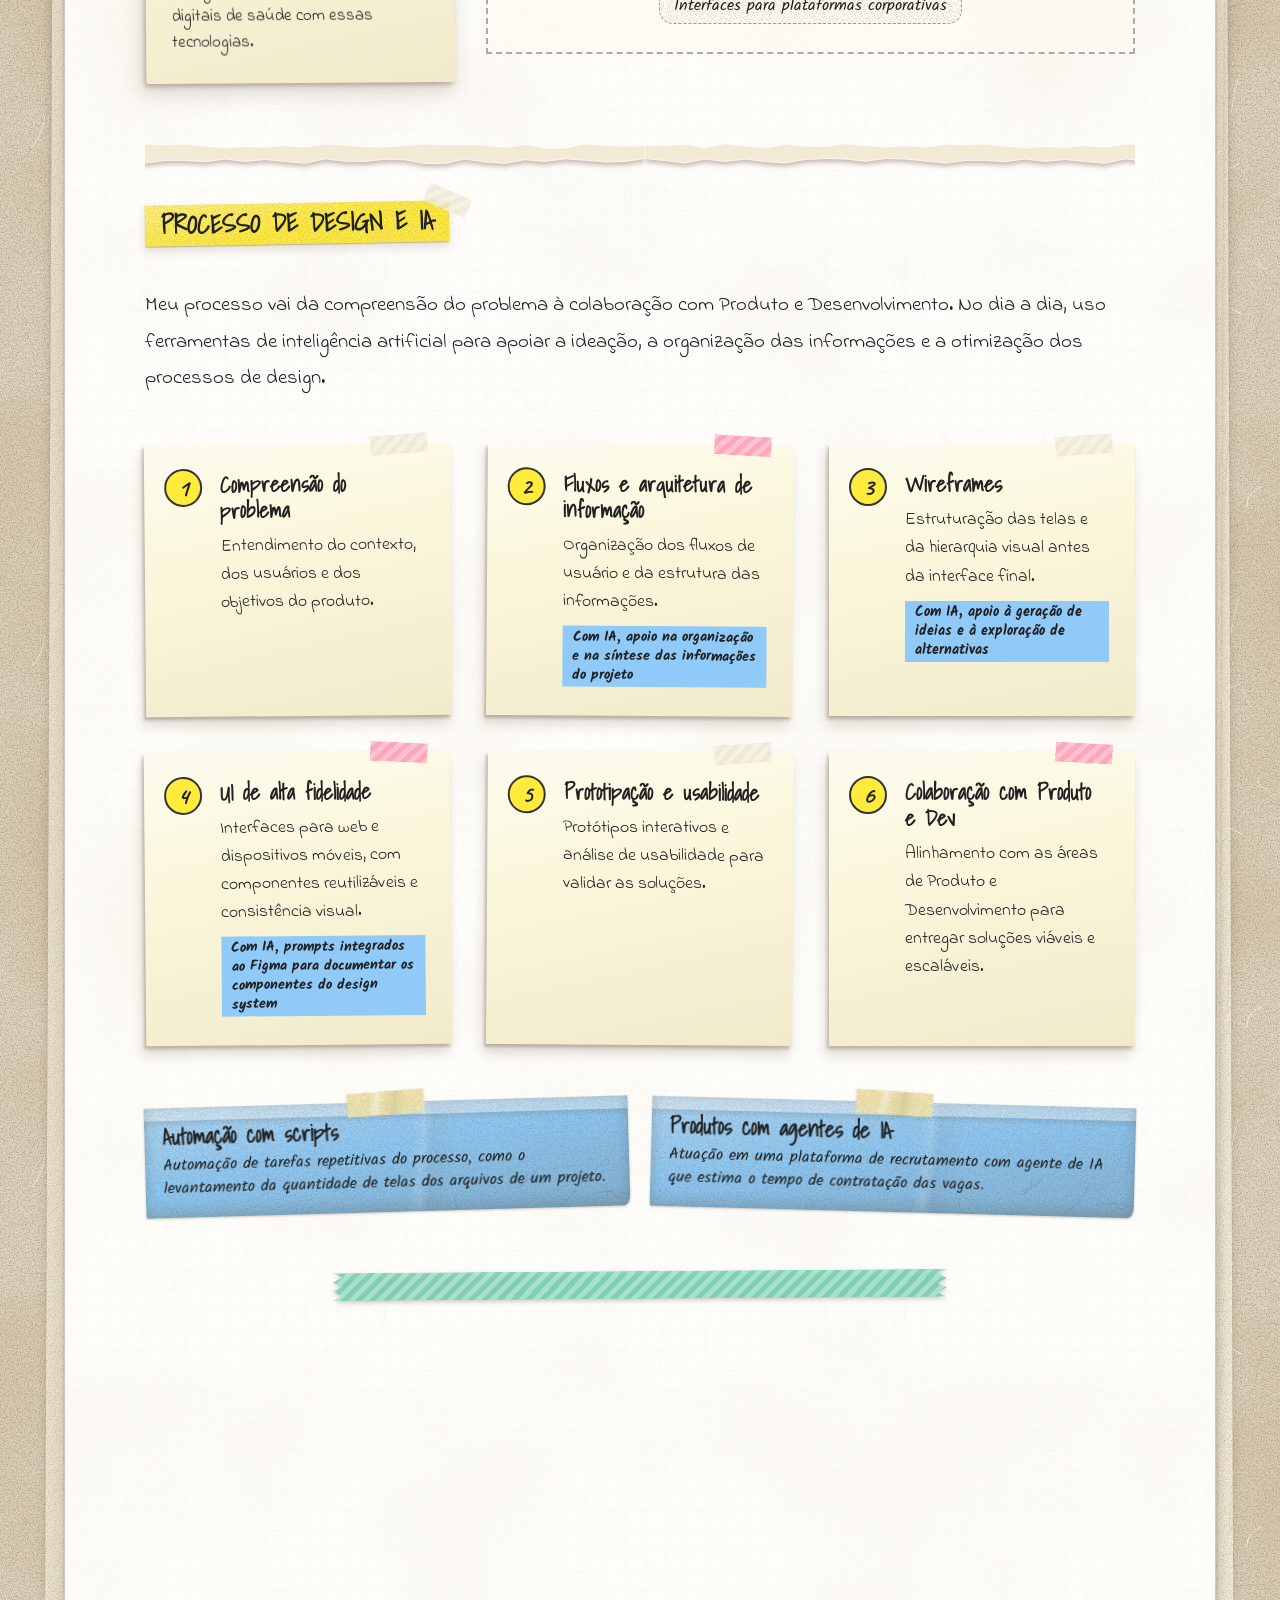
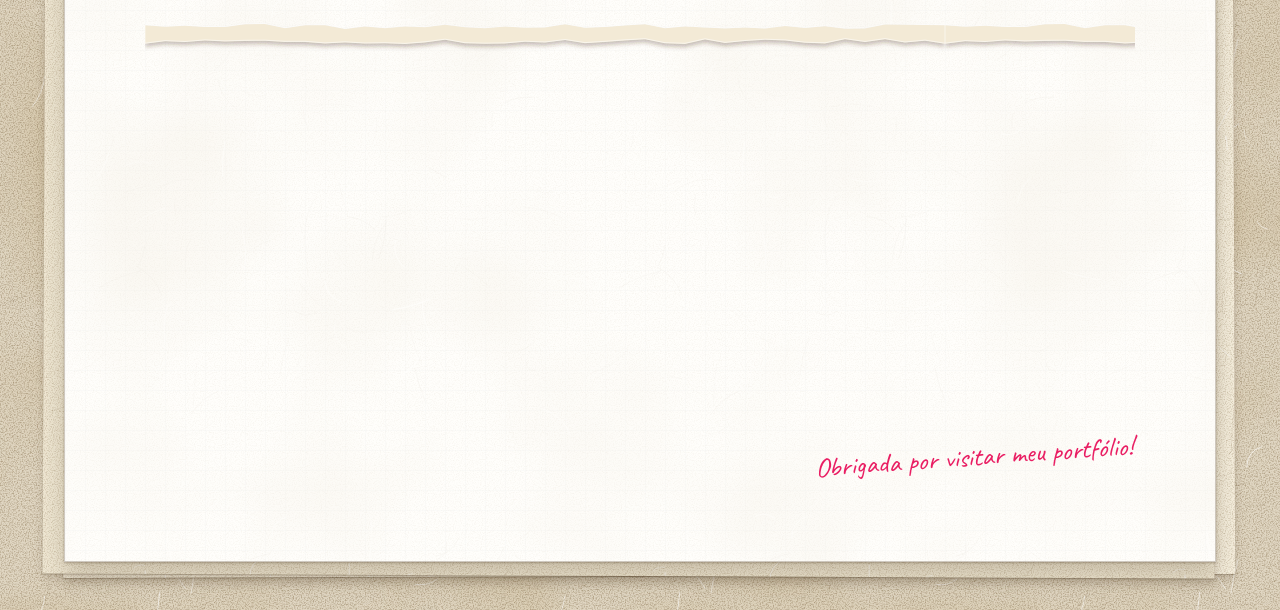
==== commit a610ee43: "Adiciona versão em inglês e seletor de idioma Co-Authored-By: Claude Sonnet 5.5 <noreply@anthropic.c" ====
--- a/index.html
+++ b/index.html
@@ -1,4 +1,4 @@
-git s<!doctype html>
+<!doctype html>
 <html lang="pt-BR">
   <head>
     <meta charset="UTF-8" />
@@ -27,6 +27,7 @@
       rel="stylesheet"
       href="https://cdnjs.cloudflare.com/ajax/libs/font-awesome/6.0.0/css/all.min.css"
     />
+    <link rel="alternate" hreflang="en" href="en/" />
     <link rel="stylesheet" href="css/styles.css" />
   </head>
   <body>
@@ -44,6 +45,7 @@
           <li><a href="#processo">Processo e IA</a></li>
           <li><a href="#contato">Contato</a></li>
         </ul>
+        <a class="lang-switch" href="en/" hreflang="en" lang="en" title="Read in English">EN</a>
       </nav>
 
       <div class="grid-paper">
--- a/css/styles.css
+++ b/css/styles.css
@@ -1620,3 +1620,33 @@
     display: none;
   }
 }
+
+/* ---------- Seletor de idioma ---------- */
+.lang-switch {
+  align-self: center;
+  flex: none;
+  margin-bottom: 6px;
+  padding: 2px 12px 3px;
+  font-family: 'Caveat', cursive;
+  font-size: 1.5rem;
+  font-weight: 700;
+  line-height: 1.1;
+  color: var(--accent-dark);
+  text-decoration: none;
+  background-color: var(--paper);
+  background-image: var(--paper-fx);
+  box-shadow: var(--shadow-soft);
+  transform: rotate(2.5deg);
+  transition: transform 0.2s ease;
+}
+
+.lang-switch:hover,
+.lang-switch:focus-visible {
+  transform: rotate(0deg) translateY(-2px);
+}
+
+@media (max-width: 600px) {
+  .lang-switch {
+    margin-left: 6px;
+  }
+}
